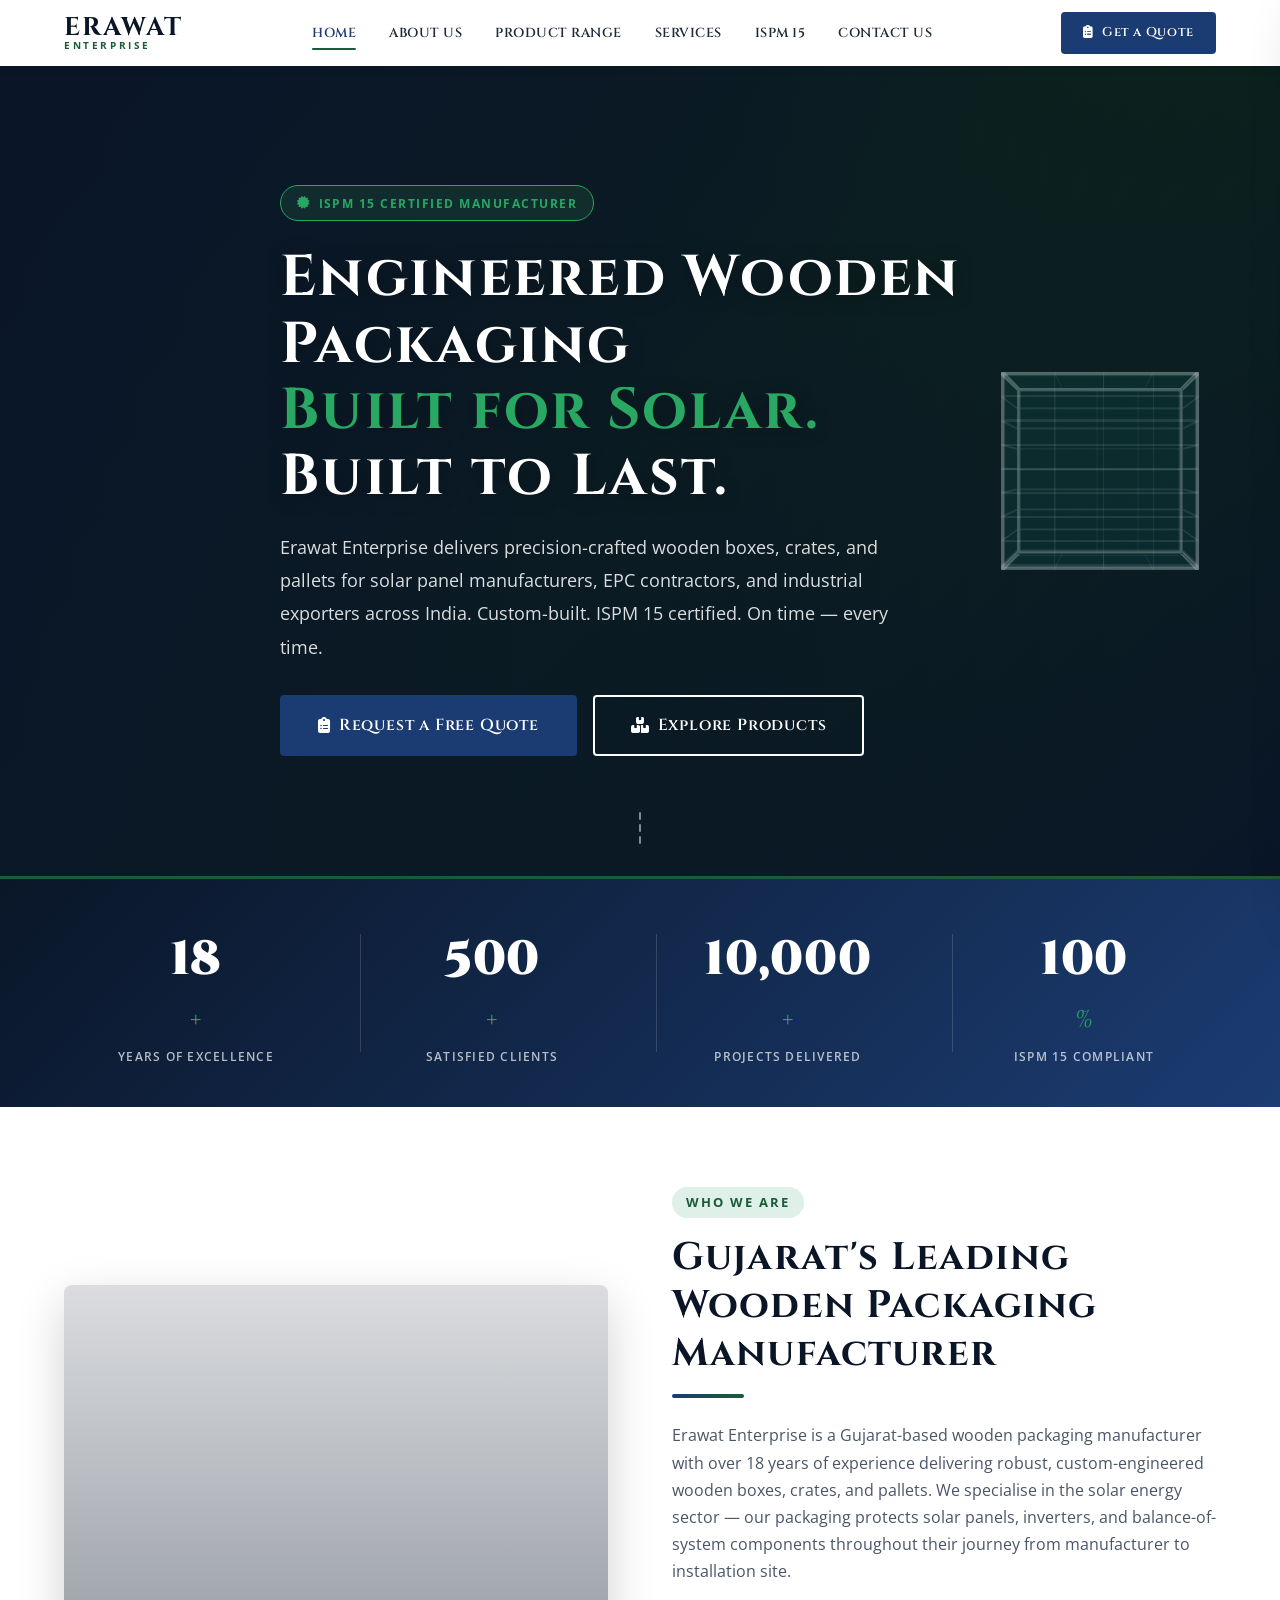
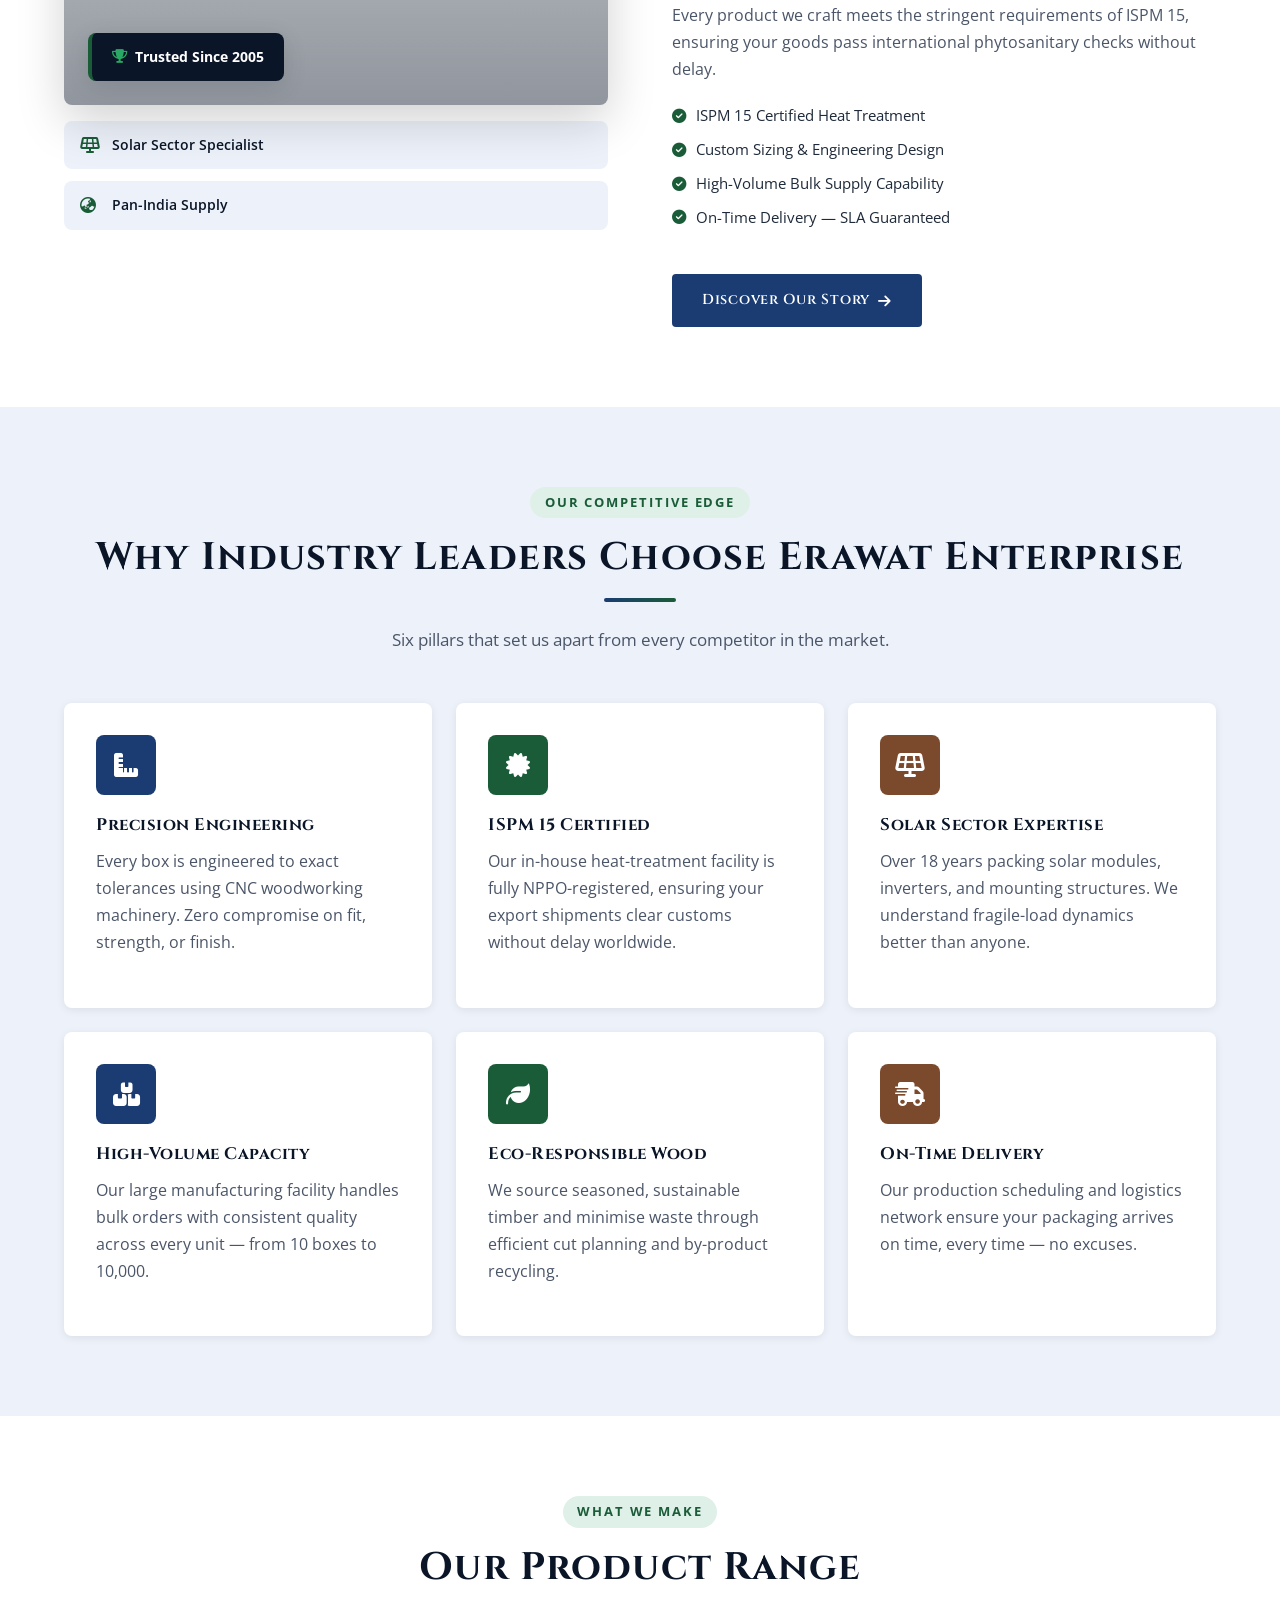
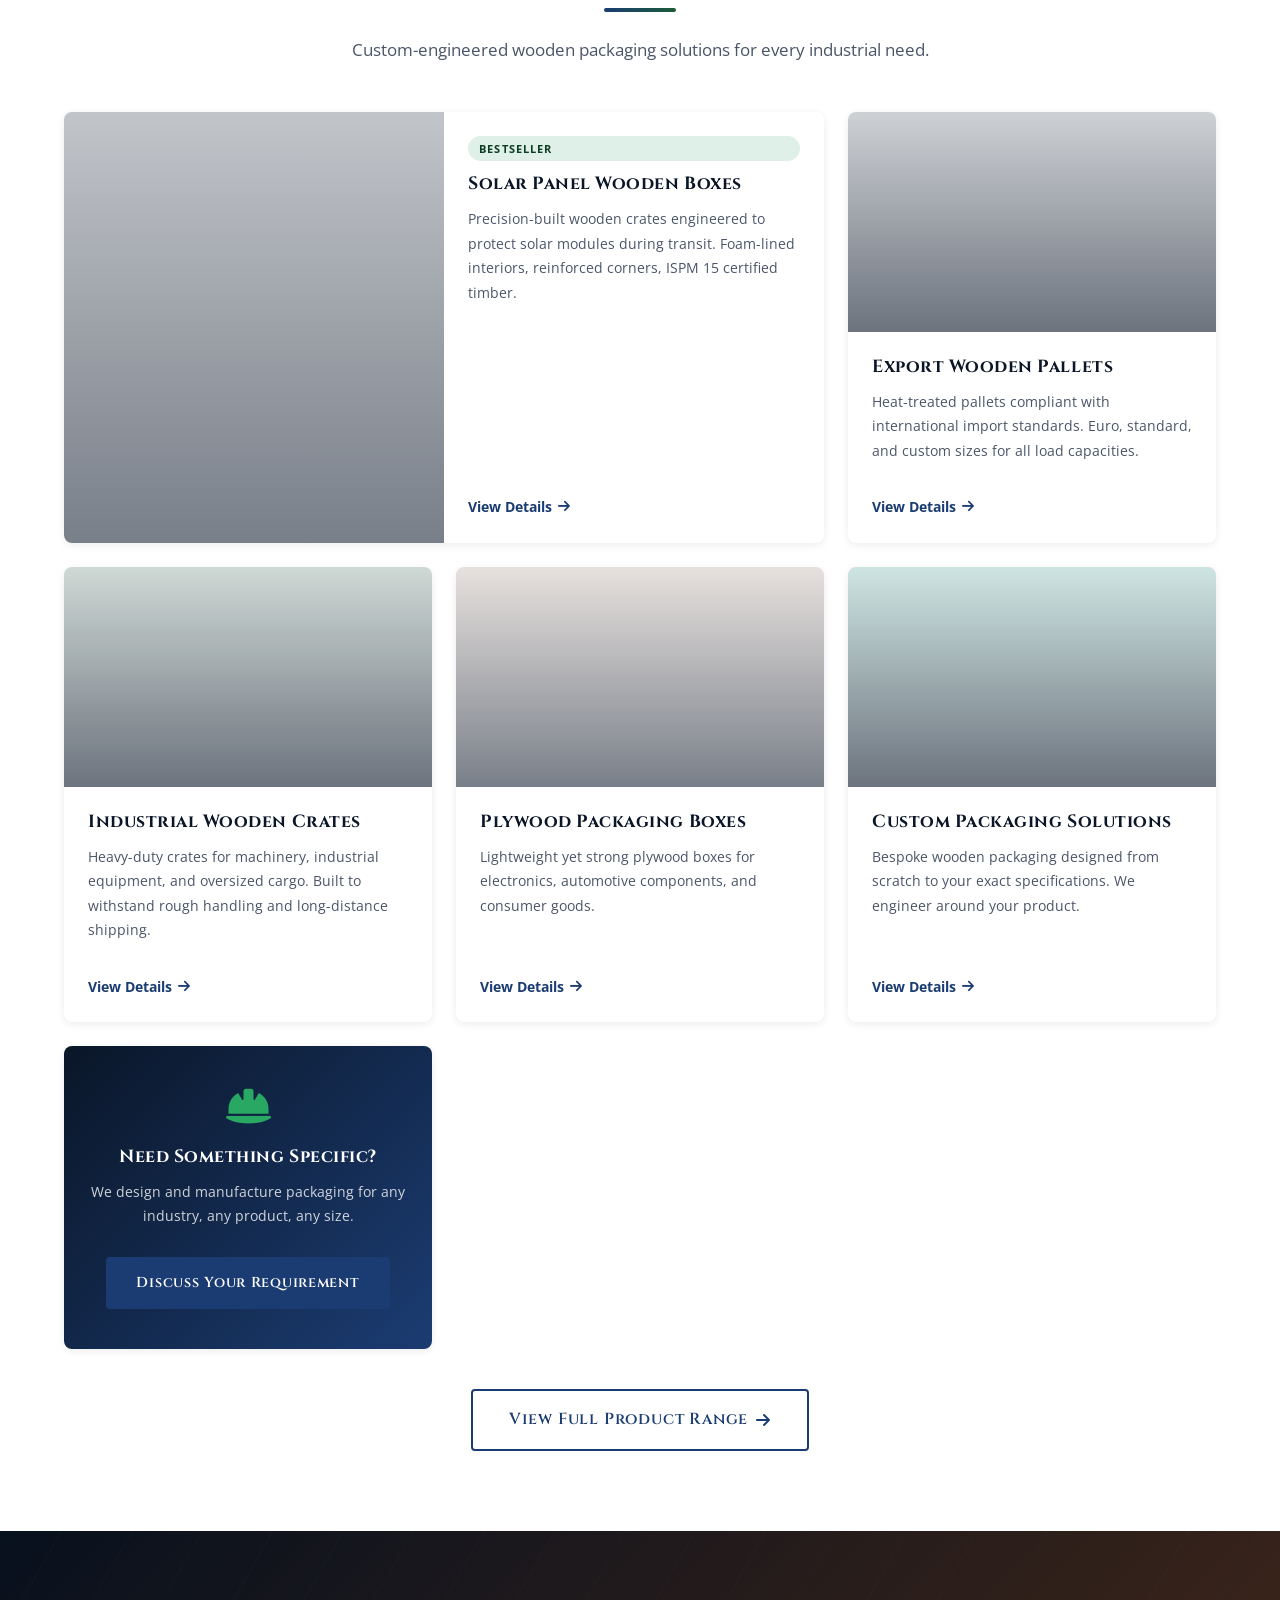
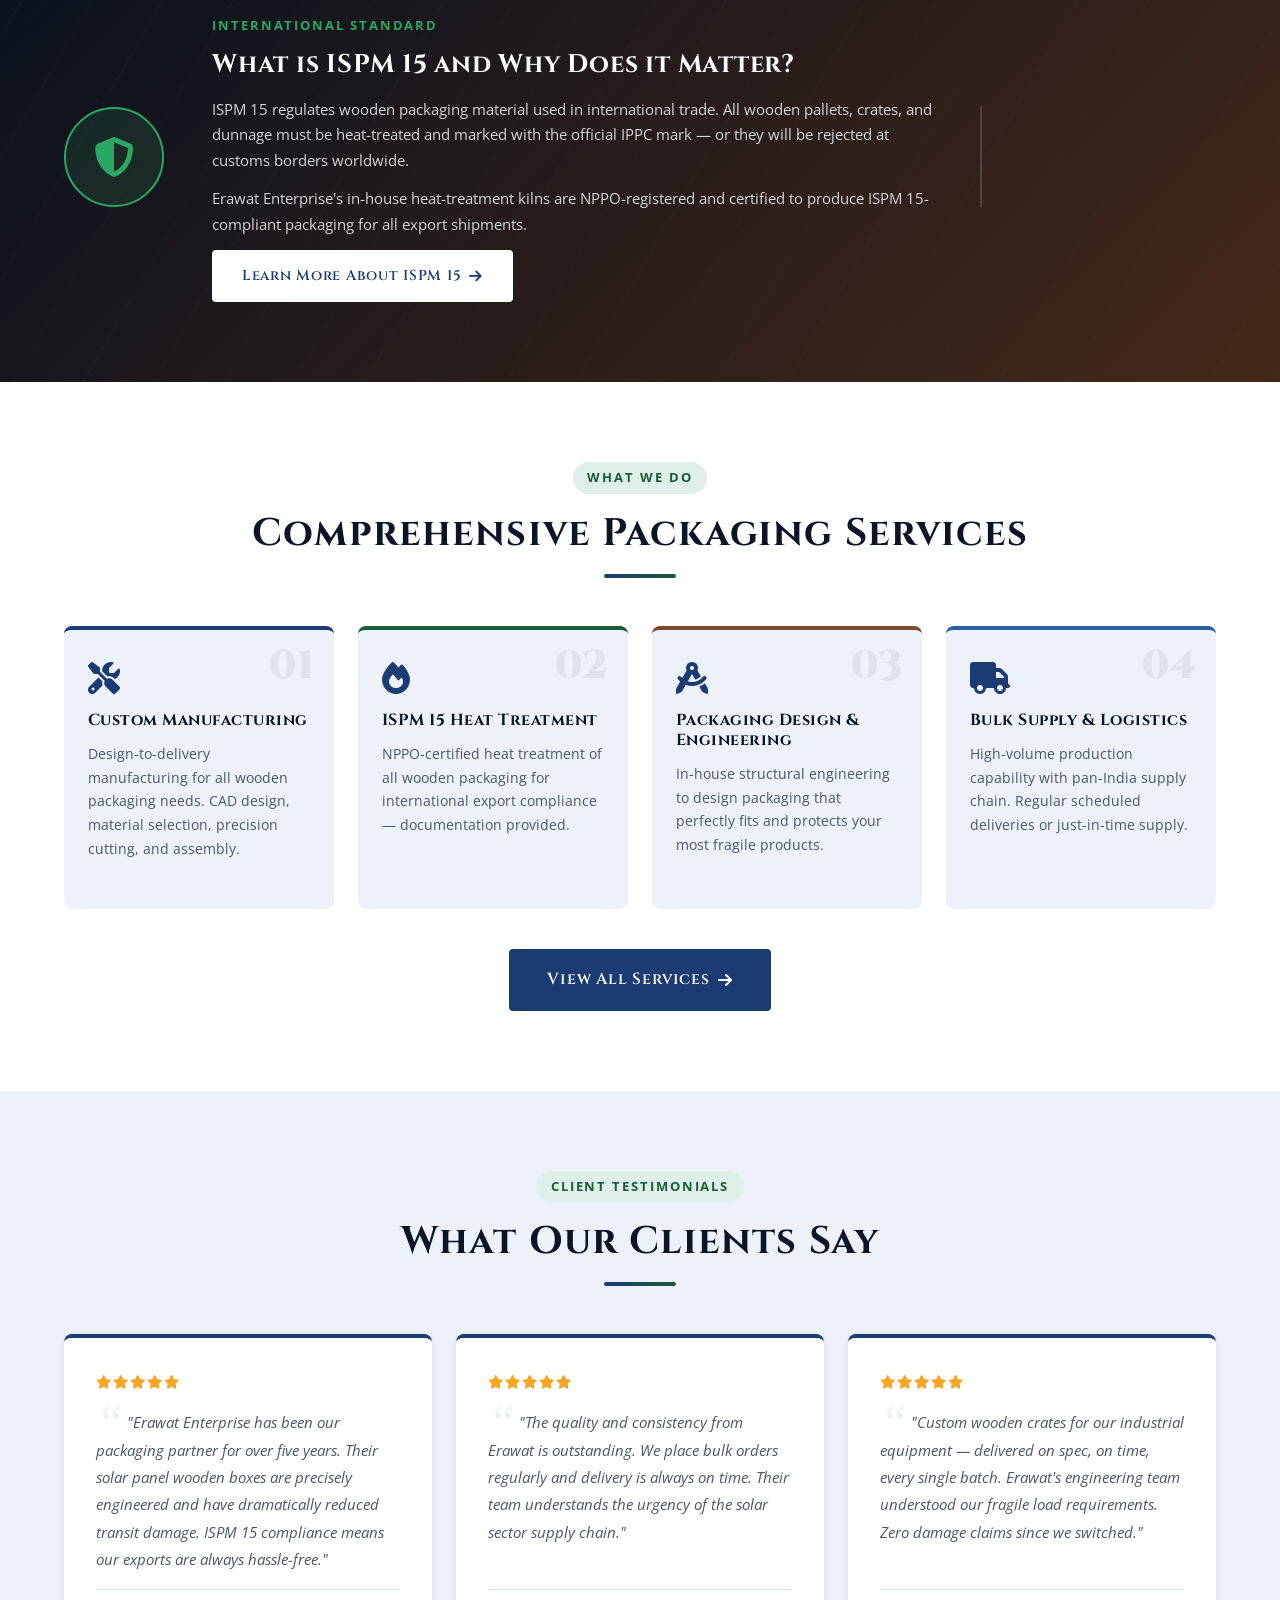
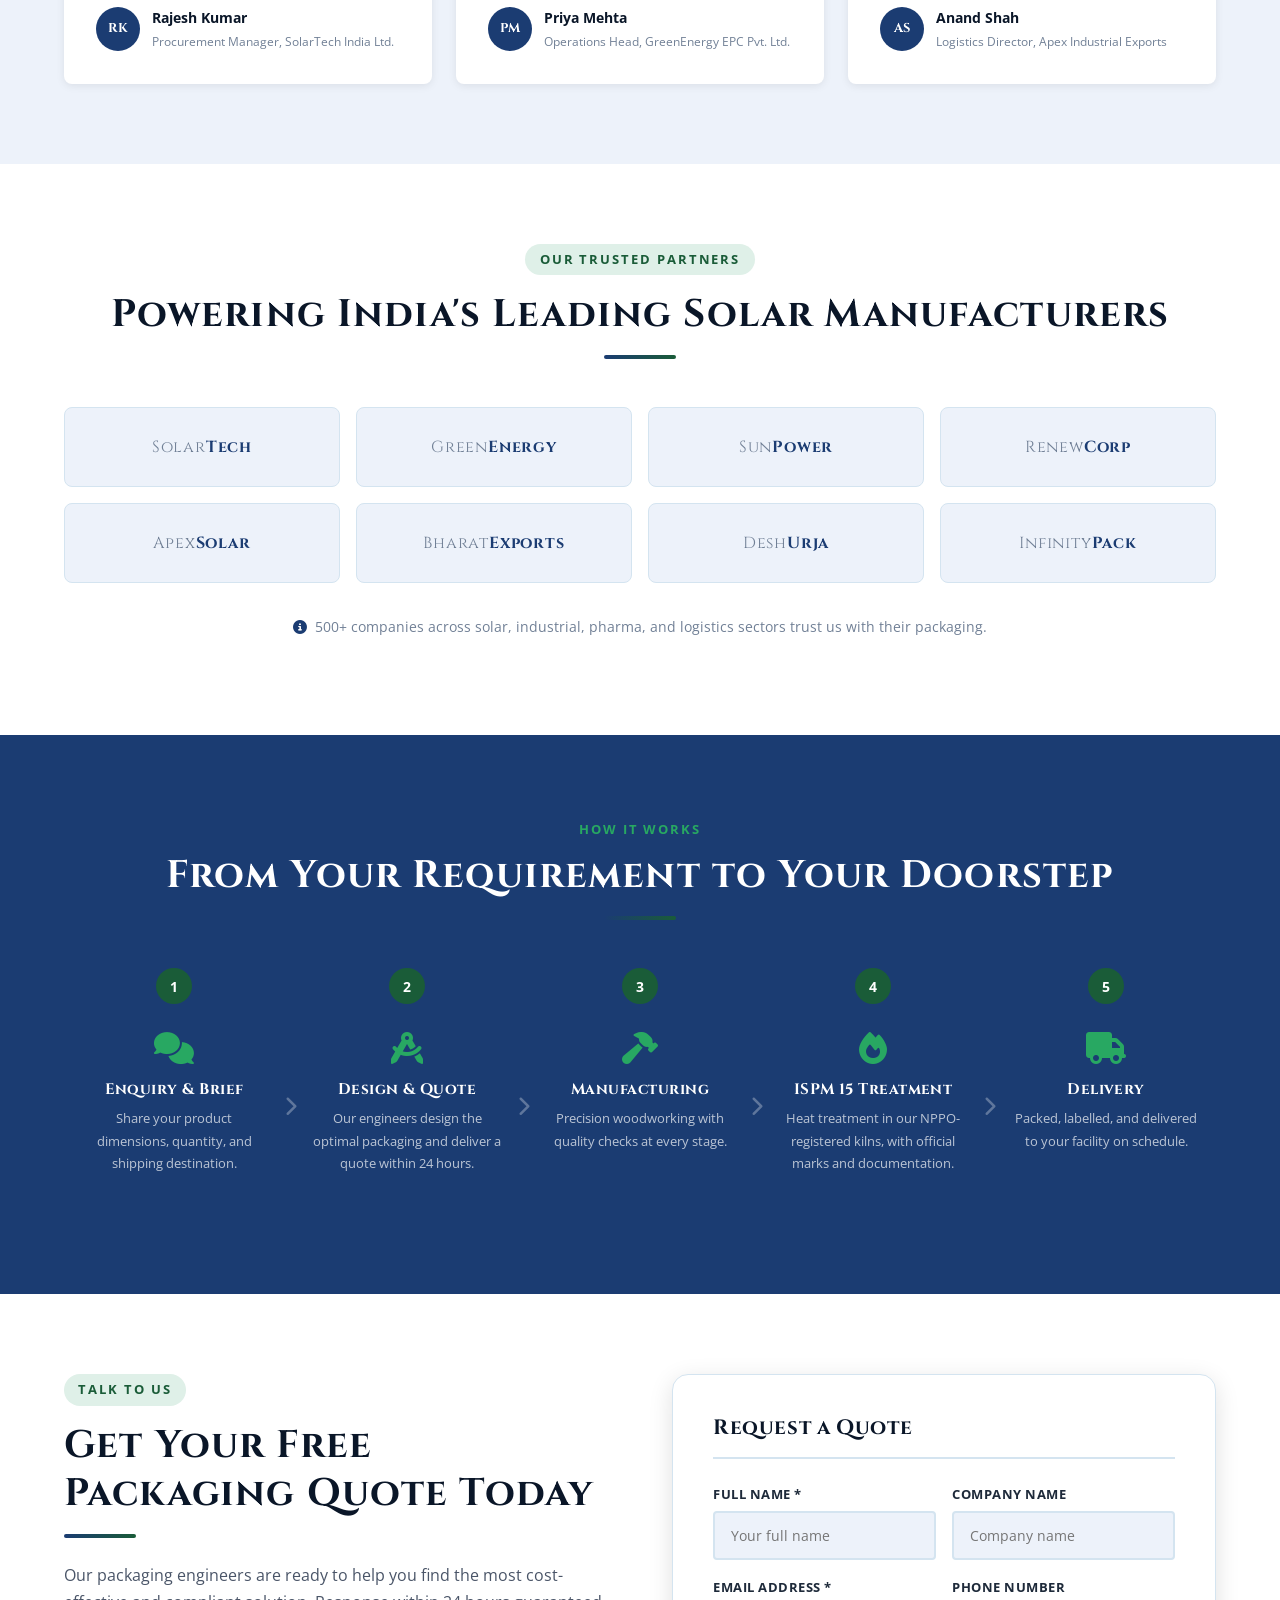
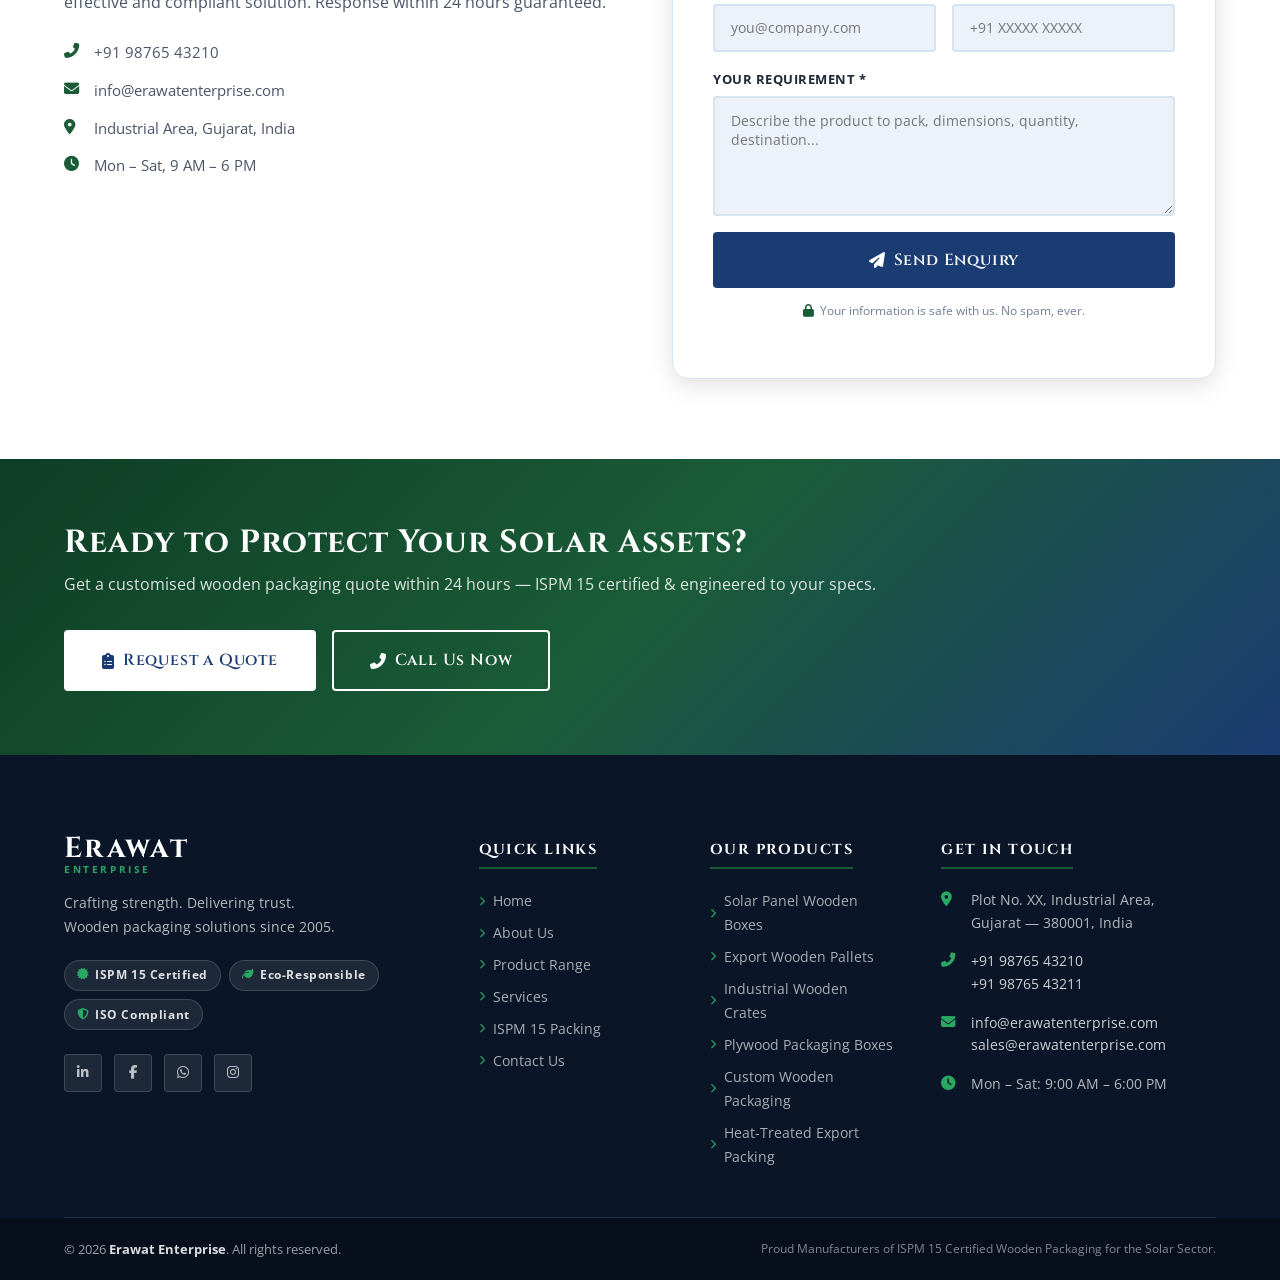
==== docs/index.html @ 4e14679e "first commit" ====
<!DOCTYPE html>
<html lang="en">
<head>
  <meta charset="UTF-8">
  <meta name="viewport" content="width=device-width, initial-scale=1.0">
  <title>Erawat Enterprise — Wooden Packaging for Solar & Industrial Sectors</title>
  <meta name="description" content="ISPM 15 certified wooden boxes, crates and pallets for solar panel manufacturers and industrial exporters. Gujarat, India.">
  <link rel="preconnect" href="https://fonts.googleapis.com">
  <link rel="preconnect" href="https://fonts.gstatic.com" crossorigin>
  <link href="https://fonts.googleapis.com/css2?family=Cinzel:wght@400;600;700;900&family=Open+Sans:ital,wght@0,300;0,400;0,600;0,700;1,400&family=Playfair+Display:ital,wght@0,400;0,700;1,400&display=swap" rel="stylesheet">
  <link rel="stylesheet" href="https://cdnjs.cloudflare.com/ajax/libs/font-awesome/6.5.1/css/all.min.css">
  <link rel="stylesheet" href="assets/css/erawat-style.css">
</head>
<body>

<!-- TOP BAR -->

<!-- HEADER -->
<header class="site-header" id="site-header">
  <div class="container site-header__inner">
    <div class="site-header__logo">
      <a href="index.html" class="logo-text"><span class="logo-text__main">Erawat</span><span class="logo-text__sub">Enterprise</span></a>
    </div>
    <nav class="site-header__nav" id="primary-nav">
      <ul class="nav-menu">
        <li class="current-menu-item"><a href="index.html">Home</a></li>
        <li><a href="about-us.html">About Us</a></li>
        <li><a href="product-range.html">Product Range</a></li>
        <li><a href="services.html">Services</a></li>
        <li><a href="ispm-15-packing.html">ISPM 15</a></li>
        <li><a href="contact-us.html">Contact Us</a></li>
      </ul>
    </nav>
    <div class="site-header__cta">
      <a href="contact-us.html" class="btn btn--primary btn--sm"><i class="fas fa-clipboard-list"></i> Get a Quote</a>
    </div>
    <button class="mobile-menu-toggle" id="mobile-menu-toggle" aria-label="Toggle Menu" aria-expanded="false">
      <span></span><span></span><span></span>
    </button>
  </div>
  <div class="mobile-nav" id="mobile-nav">
    <div class="mobile-nav__inner">
      <ul class="mobile-nav-menu">
        <li><a href="index.html">Home</a></li>
        <li><a href="about-us.html">About Us</a></li>
        <li><a href="product-range.html">Product Range</a></li>
        <li><a href="services.html">Services</a></li>
        <li><a href="ispm-15-packing.html">ISPM 15 Packing</a></li>
        <li><a href="contact-us.html">Contact Us</a></li>
      </ul>
      <div class="mobile-nav__footer">
        <a href="tel:+919876543210" class="mobile-nav__contact"><i class="fas fa-phone-alt"></i> +91 98765 43210</a>
        <a href="contact-us.html" class="btn btn--primary w-full">Get a Quote</a>
      </div>
    </div>
  </div>
  <div class="mobile-nav-overlay" id="mobile-nav-overlay"></div>
</header>

<!-- HERO -->
<section class="hero" id="home-hero">
  <div class="hero__bg"></div>
  <div class="hero__overlay"></div>

  <!-- 3D rotating wooden crate — packaging identity element -->
  <div class="hero-crate" aria-hidden="true">
    <div class="crate-3d">
      <div class="crate-face crate-front"></div>
      <div class="crate-face crate-back"></div>
      <div class="crate-face crate-left"></div>
      <div class="crate-face crate-right"></div>
      <div class="crate-face crate-top"></div>
      <div class="crate-face crate-bottom"></div>
    </div>
  </div>

  <div class="container hero__inner">
    <div class="hero__content" data-aos="fade-up">
      <span class="hero__eyebrow"><i class="fas fa-certificate"></i> ISPM 15 Certified Manufacturer</span>
      <h1 class="hero__title">Engineered Wooden Packaging<br><span class="text-accent-green">Built for Solar.</span> Built to Last.</h1>
      <p class="hero__subtitle">Erawat Enterprise delivers precision-crafted wooden boxes, crates, and pallets for solar panel manufacturers, EPC contractors, and industrial exporters across India. Custom-built. ISPM 15 certified. On time — every time.</p>
      <div class="hero__actions">
        <a href="contact-us.html" class="btn btn--primary btn--lg"><i class="fas fa-clipboard-list"></i> Request a Free Quote</a>
        <a href="product-range.html" class="btn btn--outline-white btn--lg"><i class="fas fa-boxes"></i> Explore Products</a>
      </div>
    </div>
  </div>
  <div class="hero__scroll"><span></span><span></span><span></span></div>
</section>

<!-- STATS BAR -->
<section class="stats-bar">
  <div class="container">
    <div class="stats-bar__grid">
      <div class="stat-item" data-aos="weight-drop"><span class="stat-item__number" data-target="18">0</span><span class="stat-item__plus">+</span><span class="stat-item__label">Years of Excellence</span></div>
      <div class="stat-item" data-aos="weight-drop" data-aos-delay="100"><span class="stat-item__number" data-target="500">0</span><span class="stat-item__plus">+</span><span class="stat-item__label">Satisfied Clients</span></div>
      <div class="stat-item" data-aos="weight-drop" data-aos-delay="200"><span class="stat-item__number" data-target="10000">0</span><span class="stat-item__plus">+</span><span class="stat-item__label">Projects Delivered</span></div>
      <div class="stat-item" data-aos="weight-drop" data-aos-delay="300"><span class="stat-item__number" data-target="100">0</span><span class="stat-item__suffix">%</span><span class="stat-item__label">ISPM 15 Compliant</span></div>
    </div>
  </div>
</section>

<!-- ABOUT SNIPPET -->
<section class="section about-snippet">
  <div class="container">
    <div class="about-snippet__grid">
      <div class="about-snippet__visual" data-aos="fade-right">
        <div class="about-visual-card">
          <div class="about-visual-card__img about-visual-card__img--wood"></div>
          <div class="about-badge"><i class="fas fa-trophy"></i><strong>Trusted Since 2005</strong></div>
        </div>
        <div class="about-visual-stats">
          <div class="mini-stat"><i class="fas fa-solar-panel"></i><span>Solar Sector Specialist</span></div>
          <div class="mini-stat"><i class="fas fa-globe-asia"></i><span>Pan-India Supply</span></div>
        </div>
      </div>
      <div class="about-snippet__content" data-aos="fade-left">
        <span class="section-eyebrow">Who We Are</span>
        <h2 class="section-title">Gujarat's Leading Wooden Packaging Manufacturer</h2>
        <div class="title-divider"></div>
        <p class="section-desc">Erawat Enterprise is a Gujarat-based wooden packaging manufacturer with over 18 years of experience delivering robust, custom-engineered wooden boxes, crates, and pallets. We specialise in the solar energy sector — our packaging protects solar panels, inverters, and balance-of-system components throughout their journey from manufacturer to installation site.</p>
        <p class="section-desc">Every product we craft meets the stringent requirements of ISPM 15, ensuring your goods pass international phytosanitary checks without delay.</p>
        <ul class="check-list">
          <li><i class="fas fa-check-circle"></i> ISPM 15 Certified Heat Treatment</li>
          <li><i class="fas fa-check-circle"></i> Custom Sizing &amp; Engineering Design</li>
          <li><i class="fas fa-check-circle"></i> High-Volume Bulk Supply Capability</li>
          <li><i class="fas fa-check-circle"></i> On-Time Delivery — SLA Guaranteed</li>
        </ul>
        <a href="about-us.html" class="btn btn--primary btn--md mt-4">Discover Our Story <i class="fas fa-arrow-right"></i></a>
      </div>
    </div>
  </div>
</section>

<!-- WHY CHOOSE US -->
<section class="section section--cream why-choose">
  <div class="container">
    <div class="section-header text-center" data-aos="fade-up">
      <span class="section-eyebrow">Our Competitive Edge</span>
      <h2 class="section-title">Why Industry Leaders Choose Erawat Enterprise</h2>
      <div class="title-divider center"></div>
      <p class="section-subtitle">Six pillars that set us apart from every competitor in the market.</p>
    </div>
    <div class="why-grid" data-aos="fade-up" data-aos-delay="100">
      <div class="why-card"><div class="why-card__icon why-card__icon--blue"><i class="fas fa-ruler-combined"></i></div><h3>Precision Engineering</h3><p>Every box is engineered to exact tolerances using CNC woodworking machinery. Zero compromise on fit, strength, or finish.</p></div>
      <div class="why-card"><div class="why-card__icon why-card__icon--green"><i class="fas fa-certificate"></i></div><h3>ISPM 15 Certified</h3><p>Our in-house heat-treatment facility is fully NPPO-registered, ensuring your export shipments clear customs without delay worldwide.</p></div>
      <div class="why-card"><div class="why-card__icon why-card__icon--brown"><i class="fas fa-solar-panel"></i></div><h3>Solar Sector Expertise</h3><p>Over 18 years packing solar modules, inverters, and mounting structures. We understand fragile-load dynamics better than anyone.</p></div>
      <div class="why-card"><div class="why-card__icon why-card__icon--blue"><i class="fas fa-boxes"></i></div><h3>High-Volume Capacity</h3><p>Our large manufacturing facility handles bulk orders with consistent quality across every unit — from 10 boxes to 10,000.</p></div>
      <div class="why-card"><div class="why-card__icon why-card__icon--green"><i class="fas fa-leaf"></i></div><h3>Eco-Responsible Wood</h3><p>We source seasoned, sustainable timber and minimise waste through efficient cut planning and by-product recycling.</p></div>
      <div class="why-card"><div class="why-card__icon why-card__icon--brown"><i class="fas fa-shipping-fast"></i></div><h3>On-Time Delivery</h3><p>Our production scheduling and logistics network ensure your packaging arrives on time, every time — no excuses.</p></div>
    </div>
  </div>
</section>

<!-- PRODUCTS SHOWCASE -->
<section class="section products-showcase">
  <div class="container">
    <div class="section-header text-center" data-aos="fade-up">
      <span class="section-eyebrow">What We Make</span>
      <h2 class="section-title">Our Product Range</h2>
      <div class="title-divider center"></div>
      <p class="section-subtitle">Custom-engineered wooden packaging solutions for every industrial need.</p>
    </div>
    <div class="products-grid">
      <div class="product-card product-card--featured" data-aos="box-reveal">
        <div class="product-card__img product-card__img--solar"></div>
        <div class="product-card__body">
          <span class="product-card__tag">Bestseller</span>
          <h3>Solar Panel Wooden Boxes</h3>
          <p>Precision-built wooden crates engineered to protect solar modules during transit. Foam-lined interiors, reinforced corners, ISPM 15 certified timber.</p>
          <a href="product-range.html#solar-panel-boxes" class="product-card__link">View Details <i class="fas fa-arrow-right"></i></a>
        </div>
      </div>
      <div class="product-card" data-aos="box-reveal" data-aos-delay="100">
        <div class="product-card__img product-card__img--pallets"></div>
        <div class="product-card__body">
          <h3>Export Wooden Pallets</h3>
          <p>Heat-treated pallets compliant with international import standards. Euro, standard, and custom sizes for all load capacities.</p>
          <a href="product-range.html#export-pallets" class="product-card__link">View Details <i class="fas fa-arrow-right"></i></a>
        </div>
      </div>
      <div class="product-card" data-aos="box-reveal" data-aos-delay="150">
        <div class="product-card__img product-card__img--crates"></div>
        <div class="product-card__body">
          <h3>Industrial Wooden Crates</h3>
          <p>Heavy-duty crates for machinery, industrial equipment, and oversized cargo. Built to withstand rough handling and long-distance shipping.</p>
          <a href="product-range.html#industrial-crates" class="product-card__link">View Details <i class="fas fa-arrow-right"></i></a>
        </div>
      </div>
      <div class="product-card" data-aos="box-reveal" data-aos-delay="200">
        <div class="product-card__img product-card__img--plywood"></div>
        <div class="product-card__body">
          <h3>Plywood Packaging Boxes</h3>
          <p>Lightweight yet strong plywood boxes for electronics, automotive components, and consumer goods.</p>
          <a href="product-range.html#plywood-boxes" class="product-card__link">View Details <i class="fas fa-arrow-right"></i></a>
        </div>
      </div>
      <div class="product-card" data-aos="box-reveal" data-aos-delay="250">
        <div class="product-card__img product-card__img--custom"></div>
        <div class="product-card__body">
          <h3>Custom Packaging Solutions</h3>
          <p>Bespoke wooden packaging designed from scratch to your exact specifications. We engineer around your product.</p>
          <a href="product-range.html#custom-packaging" class="product-card__link">View Details <i class="fas fa-arrow-right"></i></a>
        </div>
      </div>
      <div class="product-card product-card--cta">
        <div class="product-card__cta-inner">
          <i class="fas fa-hard-hat"></i>
          <h3>Need Something Specific?</h3>
          <p>We design and manufacture packaging for any industry, any product, any size.</p>
          <a href="contact-us.html" class="btn btn--primary btn--md">Discuss Your Requirement</a>
        </div>
      </div>
    </div>
    <div class="text-center mt-5">
      <a href="product-range.html" class="btn btn--outline-primary btn--lg">View Full Product Range <i class="fas fa-arrow-right"></i></a>
    </div>
  </div>
</section>

<!-- ISPM 15 CALLOUT -->
<section class="ispm-callout">
  <div class="ispm-callout__overlay"></div>
  <div class="container">
    <div class="ispm-callout__inner" data-aos="fade-up">
      <div class="ispm-callout__icon" data-aos="stamp" data-aos-delay="200"><i class="fas fa-shield-alt"></i></div>
      <div class="ispm-callout__content">
        <span class="eyebrow-light">International Standard</span>
        <h2>What is ISPM 15 and Why Does it Matter?</h2>
        <p>ISPM 15 regulates wooden packaging material used in international trade. All wooden pallets, crates, and dunnage must be heat-treated and marked with the official IPPC mark — or they will be rejected at customs borders worldwide.</p>
        <p>Erawat Enterprise's in-house heat-treatment kilns are NPPO-registered and certified to produce ISPM 15-compliant packaging for all export shipments.</p>
        <a href="ispm-15-packing.html" class="btn btn--white btn--md">Learn More About ISPM 15 <i class="fas fa-arrow-right"></i></a>
      </div>
      <div class="ispm-callout__marks">
        <div class="ispm-mark" data-aos="slat-in" data-aos-delay="100"><i class="fas fa-fire"></i><span>Heat Treatment (HT)</span></div>
        <div class="ispm-mark" data-aos="slat-in" data-aos-delay="200"><i class="fas fa-check-double"></i><span>NPPO Registered</span></div>
        <div class="ispm-mark" data-aos="slat-in" data-aos-delay="300"><i class="fas fa-globe"></i><span>180+ Countries Accepted</span></div>
      </div>
    </div>
  </div>
</section>

<!-- SERVICES OVERVIEW -->
<section class="section services-overview">
  <div class="container">
    <div class="section-header text-center" data-aos="fade-up">
      <span class="section-eyebrow">What We Do</span>
      <h2 class="section-title">Comprehensive Packaging Services</h2>
      <div class="title-divider center"></div>
    </div>
    <div class="services-overview__grid" data-aos="fade-up" data-aos-delay="100">
      <div class="service-item"><div class="service-item__num">01</div><i class="fas fa-tools service-item__icon"></i><h3>Custom Manufacturing</h3><p>Design-to-delivery manufacturing for all wooden packaging needs. CAD design, material selection, precision cutting, and assembly.</p></div>
      <div class="service-item"><div class="service-item__num">02</div><i class="fas fa-fire service-item__icon"></i><h3>ISPM 15 Heat Treatment</h3><p>NPPO-certified heat treatment of all wooden packaging for international export compliance — documentation provided.</p></div>
      <div class="service-item"><div class="service-item__num">03</div><i class="fas fa-drafting-compass service-item__icon"></i><h3>Packaging Design &amp; Engineering</h3><p>In-house structural engineering to design packaging that perfectly fits and protects your most fragile products.</p></div>
      <div class="service-item"><div class="service-item__num">04</div><i class="fas fa-truck service-item__icon"></i><h3>Bulk Supply &amp; Logistics</h3><p>High-volume production capability with pan-India supply chain. Regular scheduled deliveries or just-in-time supply.</p></div>
    </div>
    <div class="text-center mt-5">
      <a href="services.html" class="btn btn--primary btn--lg">View All Services <i class="fas fa-arrow-right"></i></a>
    </div>
  </div>
</section>

<!-- TESTIMONIALS -->
<section class="section section--cream testimonials">
  <div class="container">
    <div class="section-header text-center" data-aos="fade-up">
      <span class="section-eyebrow">Client Testimonials</span>
      <h2 class="section-title">What Our Clients Say</h2>
      <div class="title-divider center"></div>
    </div>
    <div class="testimonials__grid" data-aos="fade-up" data-aos-delay="100">
      <div class="testimonial-card">
        <div class="testimonial-card__stars"><i class="fas fa-star"></i><i class="fas fa-star"></i><i class="fas fa-star"></i><i class="fas fa-star"></i><i class="fas fa-star"></i></div>
        <blockquote>"Erawat Enterprise has been our packaging partner for over five years. Their solar panel wooden boxes are precisely engineered and have dramatically reduced transit damage. ISPM 15 compliance means our exports are always hassle-free."</blockquote>
        <div class="testimonial-card__author"><div class="author-avatar">RK</div><div><strong>Rajesh Kumar</strong><span>Procurement Manager, SolarTech India Ltd.</span></div></div>
      </div>
      <div class="testimonial-card">
        <div class="testimonial-card__stars"><i class="fas fa-star"></i><i class="fas fa-star"></i><i class="fas fa-star"></i><i class="fas fa-star"></i><i class="fas fa-star"></i></div>
        <blockquote>"The quality and consistency from Erawat is outstanding. We place bulk orders regularly and delivery is always on time. Their team understands the urgency of the solar sector supply chain."</blockquote>
        <div class="testimonial-card__author"><div class="author-avatar">PM</div><div><strong>Priya Mehta</strong><span>Operations Head, GreenEnergy EPC Pvt. Ltd.</span></div></div>
      </div>
      <div class="testimonial-card">
        <div class="testimonial-card__stars"><i class="fas fa-star"></i><i class="fas fa-star"></i><i class="fas fa-star"></i><i class="fas fa-star"></i><i class="fas fa-star"></i></div>
        <blockquote>"Custom wooden crates for our industrial equipment — delivered on spec, on time, every single batch. Erawat's engineering team understood our fragile load requirements. Zero damage claims since we switched."</blockquote>
        <div class="testimonial-card__author"><div class="author-avatar">AS</div><div><strong>Anand Shah</strong><span>Logistics Director, Apex Industrial Exports</span></div></div>
      </div>
    </div>
  </div>
</section>

<!-- CLIENTS -->
<section class="section clients-section">
  <div class="container">
    <div class="section-header text-center" data-aos="fade-up">
      <span class="section-eyebrow">Our Trusted Partners</span>
      <h2 class="section-title">Powering India's Leading Solar Manufacturers</h2>
      <div class="title-divider center"></div>
    </div>
    <div class="clients-logos" data-aos="fade-up" data-aos-delay="100">
      <div class="client-logo-item"><span>Solar<strong>Tech</strong></span></div>
      <div class="client-logo-item"><span>Green<strong>Energy</strong></span></div>
      <div class="client-logo-item"><span>Sun<strong>Power</strong></span></div>
      <div class="client-logo-item"><span>Renew<strong>Corp</strong></span></div>
      <div class="client-logo-item"><span>Apex<strong>Solar</strong></span></div>
      <div class="client-logo-item"><span>Bharat<strong>Exports</strong></span></div>
      <div class="client-logo-item"><span>Desh<strong>Urja</strong></span></div>
      <div class="client-logo-item"><span>Infinity<strong>Pack</strong></span></div>
    </div>
    <p class="clients-note text-center"><i class="fas fa-info-circle"></i> 500+ companies across solar, industrial, pharma, and logistics sectors trust us with their packaging.</p>
  </div>
</section>

<!-- PROCESS -->
<section class="section section--navy process-strip">
  <div class="container">
    <div class="section-header text-center" data-aos="fade-up">
      <span class="eyebrow-light">How It Works</span>
      <h2 class="section-title text-white">From Your Requirement to Your Doorstep</h2>
      <div class="title-divider center"></div>
    </div>
    <div class="process-steps" data-aos="fade-up" data-aos-delay="100">
      <div class="process-step"><div class="process-step__num">1</div><i class="fas fa-comments"></i><h3>Enquiry &amp; Brief</h3><p>Share your product dimensions, quantity, and shipping destination.</p></div>
      <div class="process-arrow"><i class="fas fa-chevron-right"></i></div>
      <div class="process-step"><div class="process-step__num">2</div><i class="fas fa-drafting-compass"></i><h3>Design &amp; Quote</h3><p>Our engineers design the optimal packaging and deliver a quote within 24 hours.</p></div>
      <div class="process-arrow"><i class="fas fa-chevron-right"></i></div>
      <div class="process-step"><div class="process-step__num">3</div><i class="fas fa-hammer"></i><h3>Manufacturing</h3><p>Precision woodworking with quality checks at every stage.</p></div>
      <div class="process-arrow"><i class="fas fa-chevron-right"></i></div>
      <div class="process-step"><div class="process-step__num">4</div><i class="fas fa-fire"></i><h3>ISPM 15 Treatment</h3><p>Heat treatment in our NPPO-registered kilns, with official marks and documentation.</p></div>
      <div class="process-arrow"><i class="fas fa-chevron-right"></i></div>
      <div class="process-step"><div class="process-step__num">5</div><i class="fas fa-truck"></i><h3>Delivery</h3><p>Packed, labelled, and delivered to your facility on schedule.</p></div>
    </div>
  </div>
</section>

<!-- CONTACT STRIP -->
<section class="section home-contact">
  <div class="container">
    <div class="home-contact__grid">
      <div class="home-contact__info" data-aos="fade-right">
        <span class="section-eyebrow">Talk to Us</span>
        <h2 class="section-title">Get Your Free Packaging Quote Today</h2>
        <div class="title-divider"></div>
        <p>Our packaging engineers are ready to help you find the most cost-effective and compliant solution. Response within 24 hours guaranteed.</p>
        <ul class="contact-quick-links">
          <li><a href="tel:+919876543210"><i class="fas fa-phone-alt"></i> +91 98765 43210</a></li>
          <li><a href="mailto:info@erawatenterprise.com"><i class="fas fa-envelope"></i> info@erawatenterprise.com</a></li>
          <li><span><i class="fas fa-map-marker-alt"></i> Industrial Area, Gujarat, India</span></li>
          <li><span><i class="fas fa-clock"></i> Mon – Sat, 9 AM – 6 PM</span></li>
        </ul>
      </div>
      <div class="home-contact__form" data-aos="fade-left">
        <form class="enquiry-form" id="home-enquiry-form">
          <h3>Request a Quote</h3>
          <div class="form-row">
            <div class="form-group"><label for="hf-name">Full Name <span>*</span></label><input type="text" id="hf-name" name="name" placeholder="Your full name" required></div>
            <div class="form-group"><label for="hf-company">Company Name</label><input type="text" id="hf-company" name="company" placeholder="Company name"></div>
          </div>
          <div class="form-row">
            <div class="form-group"><label for="hf-email">Email Address <span>*</span></label><input type="email" id="hf-email" name="email" placeholder="you@company.com" required></div>
            <div class="form-group"><label for="hf-phone">Phone Number</label><input type="tel" id="hf-phone" name="phone" placeholder="+91 XXXXX XXXXX"></div>
          </div>
          <div class="form-group"><label for="hf-message">Your Requirement <span>*</span></label><textarea id="hf-message" name="message" rows="4" placeholder="Describe the product to pack, dimensions, quantity, destination..." required></textarea></div>
          <button type="submit" class="btn btn--primary btn--lg btn--full"><i class="fas fa-paper-plane"></i> Send Enquiry</button>
          <p class="form-privacy"><i class="fas fa-lock"></i> Your information is safe with us. No spam, ever.</p>
          <div class="form-message" style="display:none;"></div>
        </form>
      </div>
    </div>
  </div>
</section>

<!-- CTA BAND -->
<section class="cta-band">
  <div class="container">
    <div class="cta-band__inner">
      <div class="cta-band__text">
        <h2>Ready to Protect Your Solar Assets?</h2>
        <p>Get a customised wooden packaging quote within 24 hours — ISPM 15 certified &amp; engineered to your specs.</p>
      </div>
      <div class="cta-band__actions">
        <a href="contact-us.html" class="btn btn--white btn--lg"><i class="fas fa-clipboard-list"></i> Request a Quote</a>
        <a href="tel:+919876543210" class="btn btn--outline-white btn--lg"><i class="fas fa-phone-alt"></i> Call Us Now</a>
      </div>
    </div>
  </div>
</section>

<!-- FOOTER -->
<footer class="site-footer">
  <div class="container">
    <div class="site-footer__grid">
      <div class="footer-col footer-col--brand">
        <div class="footer-logo"><span class="footer-logo__main">Erawat</span><span class="footer-logo__sub">Enterprise</span></div>
        <p class="footer-tagline">Crafting strength. Delivering trust.<br>Wooden packaging solutions since 2005.</p>
        <div class="footer-certifications">
          <span class="cert-badge"><i class="fas fa-certificate"></i> ISPM 15 Certified</span>
          <span class="cert-badge"><i class="fas fa-leaf"></i> Eco-Responsible</span>
          <span class="cert-badge"><i class="fas fa-shield-alt"></i> ISO Compliant</span>
        </div>
        <div class="footer-social">
          <a href="#" class="social-link" aria-label="LinkedIn"><i class="fab fa-linkedin-in"></i></a>
          <a href="#" class="social-link" aria-label="Facebook"><i class="fab fa-facebook-f"></i></a>
          <a href="#" class="social-link" aria-label="WhatsApp"><i class="fab fa-whatsapp"></i></a>
          <a href="#" class="social-link" aria-label="Instagram"><i class="fab fa-instagram"></i></a>
        </div>
      </div>
      <div class="footer-col">
        <h4 class="footer-col__title">Quick Links</h4>
        <ul class="footer-links">
          <li><a href="index.html"><i class="fas fa-chevron-right"></i> Home</a></li>
          <li><a href="about-us.html"><i class="fas fa-chevron-right"></i> About Us</a></li>
          <li><a href="product-range.html"><i class="fas fa-chevron-right"></i> Product Range</a></li>
          <li><a href="services.html"><i class="fas fa-chevron-right"></i> Services</a></li>
          <li><a href="ispm-15-packing.html"><i class="fas fa-chevron-right"></i> ISPM 15 Packing</a></li>
          <li><a href="contact-us.html"><i class="fas fa-chevron-right"></i> Contact Us</a></li>
        </ul>
      </div>
      <div class="footer-col">
        <h4 class="footer-col__title">Our Products</h4>
        <ul class="footer-links">
          <li><a href="product-range.html"><i class="fas fa-chevron-right"></i> Solar Panel Wooden Boxes</a></li>
          <li><a href="product-range.html"><i class="fas fa-chevron-right"></i> Export Wooden Pallets</a></li>
          <li><a href="product-range.html"><i class="fas fa-chevron-right"></i> Industrial Wooden Crates</a></li>
          <li><a href="product-range.html"><i class="fas fa-chevron-right"></i> Plywood Packaging Boxes</a></li>
          <li><a href="product-range.html"><i class="fas fa-chevron-right"></i> Custom Wooden Packaging</a></li>
          <li><a href="ispm-15-packing.html"><i class="fas fa-chevron-right"></i> Heat-Treated Export Packing</a></li>
        </ul>
      </div>
      <div class="footer-col">
        <h4 class="footer-col__title">Get In Touch</h4>
        <ul class="footer-contact-list">
          <li><i class="fas fa-map-marker-alt"></i><span>Plot No. XX, Industrial Area,<br>Gujarat — 380001, India</span></li>
          <li><i class="fas fa-phone-alt"></i><span><a href="tel:+919876543210">+91 98765 43210</a><br><a href="tel:+919876543211">+91 98765 43211</a></span></li>
          <li><i class="fas fa-envelope"></i><span><a href="mailto:info@erawatenterprise.com">info@erawatenterprise.com</a><br><a href="mailto:sales@erawatenterprise.com">sales@erawatenterprise.com</a></span></li>
          <li><i class="fas fa-clock"></i><span>Mon – Sat: 9:00 AM – 6:00 PM</span></li>
        </ul>
      </div>
    </div>
  </div>
  <div class="footer-bottom">
    <div class="container footer-bottom__inner">
      <p class="footer-bottom__copy">&copy; 2026 <strong>Erawat Enterprise</strong>. All rights reserved.</p>
      <p class="footer-bottom__note">Proud Manufacturers of ISPM 15 Certified Wooden Packaging for the Solar Sector.</p>
    </div>
  </div>
</footer>

<button class="back-to-top" id="back-to-top" aria-label="Back to top"><i class="fas fa-chevron-up"></i></button>
<script src="assets/js/erawat-script.js"></script>
</body>
</html>
---- docs/assets/css/erawat-style.css ----
/* ═══════════════════════════════════════════════════════════════
   ERAWAT ENTERPRISE — MAIN STYLESHEET
   Colors: Navy Blue | Forest Green | Wood Brown | Cream | White | Black
   Fonts : Copperplate Gothic (system) → Cinzel (Google) | Open Sans body
═══════════════════════════════════════════════════════════════ */

/* ─── DESIGN TOKENS ─── */
:root {
  /* Blues */
  --navy:        #1B3C72;
  --navy-dark:   #0A1628;
  --navy-light:  #2C5FA3;
  --navy-xlight: #E8F0FA;

  /* Greens */
  --forest:      #1A5C38;
  --forest-dark: #0E3D25;
  --forest-light:#28A862;
  --forest-pale: #DFF0E8;

  /* Teal (modern solar accent) */
  --teal:        #0D7C6F;
  --teal-dark:   #085C52;
  --teal-light:  #18B5A3;
  --teal-pale:   #DCF2EF;

  /* Browns — keep (represents the product) */
  --wood:        #7B4A2D;
  --wood-dark:   #5C3520;
  --wood-light:  #A0684A;
  --wood-pale:   #F0E6D8;

  /* Neutrals — blue-slate replaces warm cream */
  --cream:       #EDF2FA;
  --cream-dark:  #D4E4F0;
  --black:       #060E1A;
  --gray-dark:   #1E2A3A;
  --gray:        #4A5568;
  --gray-mid:    #718096;
  --gray-light:  #B0C4D8;
  --white:       #FFFFFF;

  /* Typography */
  --font-heading: 'Copperplate Gothic Light', 'Copperplate Gothic Bold',
                  'Copperplate', 'Cinzel', Georgia, serif;
  --font-body:    'Open Sans', 'Helvetica Neue', Arial, sans-serif;
  --font-accent:  'Playfair Display', 'Cinzel Decorative', Georgia, serif;

  /* Spacing */
  --space-xs: 0.5rem;
  --space-sm: 1rem;
  --space-md: 2rem;
  --space-lg: 3rem;
  --space-xl: 5rem;

  /* Border radius */
  --radius-sm: 4px;
  --radius-md: 8px;
  --radius-lg: 16px;
  --radius-xl: 24px;

  /* Shadows */
  --shadow-sm: 0 2px 8px rgba(0,0,0,.08);
  --shadow-md: 0 6px 24px rgba(0,0,0,.12);
  --shadow-lg: 0 16px 48px rgba(0,0,0,.18);

  /* Transitions */
  --transition: 0.3s ease;
}

/* ─── BASE RESET ─── */
*, *::before, *::after { box-sizing: border-box; margin: 0; padding: 0; }
img { max-width: 100%; height: auto; display: block; }
a { text-decoration: none; }
ul { list-style: none; }

/* ─── BASE ─── */
html { scroll-behavior: smooth; font-size: 16px; }

body {
  font-family: var(--font-body);
  color: var(--gray-dark);
  background: var(--white);
  line-height: 1.7;
}

h1, h2, h3, h4, h5, h6 {
  font-family: var(--font-heading);
  color: var(--navy-dark);
  line-height: 1.25;
  letter-spacing: 0.03em;
}

h1 { font-size: clamp(2rem, 5vw, 3.2rem); }
h2 { font-size: clamp(1.6rem, 3.5vw, 2.4rem); }
h3 { font-size: clamp(1.25rem, 2.5vw, 1.75rem); }
h4 { font-size: 1.2rem; }

p { margin-bottom: 1rem; color: var(--gray); }
a { color: var(--navy); transition: color var(--transition); }
a:hover { color: var(--forest); }

.container {
  max-width: 1200px;
  margin: 0 auto;
  padding: 0 1.5rem;
}

.section {
  padding: var(--space-xl) 0;
}
.section--cream  { background: var(--cream); }
.section--navy   { background: var(--navy); }
.section--dark   { background: var(--navy-dark); }

.text-center  { text-align: center; }
.text-white   { color: var(--white) !important; }
.text-accent-green { color: var(--forest-light); }
.text-danger  { color: #e53e3e; }
.mt-3  { margin-top: 1rem; }
.mt-4  { margin-top: 1.5rem; }
.mt-5  { margin-top: 2.5rem; }
.mr-3  { margin-right: 1rem; }
.mx-auto { margin-left: auto; margin-right: auto; }
.max-600 { max-width: 600px; }
.max-800 { max-width: 800px; }
.w-full  { width: 100%; }

/* ─── TYPOGRAPHY HELPERS ─── */
.section-eyebrow {
  display: inline-block;
  font-family: var(--font-body);
  font-size: 0.8rem;
  font-weight: 700;
  letter-spacing: 0.15em;
  text-transform: uppercase;
  color: var(--forest);
  background: var(--forest-pale);
  padding: 0.3rem 0.9rem;
  border-radius: 100px;
  margin-bottom: 1rem;
}

.eyebrow-light {
  display: inline-block;
  font-family: var(--font-body);
  font-size: 0.8rem;
  font-weight: 700;
  letter-spacing: 0.15em;
  text-transform: uppercase;
  color: var(--forest-light);
  margin-bottom: 0.75rem;
}

.section-title {
  font-family: var(--font-heading);
  color: var(--navy-dark);
  margin-bottom: 1rem;
}

.section-subtitle {
  font-size: 1.05rem;
  color: var(--gray);
  max-width: 700px;
  margin: 0 auto 1rem;
}

.title-divider {
  width: 72px;
  height: 4px;
  background: linear-gradient(90deg, var(--navy), var(--forest), var(--teal), var(--navy));
  background-size: 300% 100%;
  animation: dividerFlow 4s linear infinite;
  border-radius: 2px;
  margin-bottom: 1.5rem;
}
.title-divider.center { margin-left: auto; margin-right: auto; }

@keyframes dividerFlow {
  0%   { background-position: 0% 50%; }
  100% { background-position: 300% 50%; }
}

.section-header { margin-bottom: 3rem; }
.section-header.text-center .title-divider { margin-left: auto; margin-right: auto; }

/* ─── BUTTONS ─── */
.btn {
  display: inline-flex;
  align-items: center;
  gap: 0.5rem;
  font-family: var(--font-heading);
  font-size: 0.9rem;
  letter-spacing: 0.05em;
  font-weight: 600;
  padding: 0.75rem 1.75rem;
  border-radius: var(--radius-sm);
  border: 2px solid transparent;
  cursor: pointer;
  text-decoration: none;
  transition: all var(--transition);
  white-space: nowrap;
}

.btn--sm  { padding: 0.5rem 1.25rem; font-size: 0.8rem; }
.btn--md  { padding: 0.75rem 1.75rem; }
.btn--lg  { padding: 0.95rem 2.25rem; font-size: 1rem; }
.btn--full { width: 100%; justify-content: center; }

.btn--primary {
  background: var(--navy);
  color: var(--white);
  border-color: var(--navy);
}
.btn--primary:hover {
  background: var(--navy-dark);
  border-color: var(--navy-dark);
  color: var(--white);
  transform: translateY(-2px);
  box-shadow: var(--shadow-md);
}

.btn--outline-primary {
  background: transparent;
  color: var(--navy);
  border-color: var(--navy);
}
.btn--outline-primary:hover {
  background: var(--navy);
  color: var(--white);
}

.btn--white {
  background: var(--white);
  color: var(--navy);
  border-color: var(--white);
}
.btn--white:hover {
  background: var(--cream);
  color: var(--navy-dark);
  border-color: var(--cream);
}

.btn--outline-white {
  background: transparent;
  color: var(--white);
  border-color: var(--white);
}
.btn--outline-white:hover {
  background: rgba(255,255,255,0.15);
  color: var(--white);
}

.btn--green {
  background: var(--forest);
  color: var(--white);
  border-color: var(--forest);
}
.btn--green:hover {
  background: var(--forest-dark);
  border-color: var(--forest-dark);
  color: var(--white);
}

/* ─── TOP BAR ─── */
.top-bar {
  background: var(--navy-dark);
  color: rgba(255,255,255,0.85);
  font-size: 0.78rem;
  padding: 0.5rem 0;
  border-bottom: 2px solid var(--forest);
}

.top-bar__inner {
  display: flex;
  align-items: center;
  justify-content: space-between;
  flex-wrap: wrap;
  gap: 0.5rem;
}

.top-bar__left {
  display: flex;
  align-items: center;
  gap: 1.5rem;
  flex-wrap: wrap;
}

.top-bar__link {
  display: flex;
  align-items: center;
  gap: 0.4rem;
  color: rgba(255,255,255,0.85);
  text-decoration: none;
  transition: color var(--transition);
}
.top-bar__link:hover { color: var(--white); }
.top-bar__link i { color: var(--forest-light); font-size: 0.75rem; }

.top-bar__right {
  display: flex;
  align-items: center;
  gap: 1.25rem;
}

.top-bar__cert {
  display: flex;
  align-items: center;
  gap: 0.4rem;
  font-weight: 700;
  color: var(--forest-light);
  font-size: 0.75rem;
  letter-spacing: 0.05em;
}

.top-bar__social { display: flex; gap: 0.75rem; }
.top-bar__social a {
  color: rgba(255,255,255,0.7);
  font-size: 0.8rem;
  transition: color var(--transition);
  width: 24px;
  height: 24px;
  display: flex;
  align-items: center;
  justify-content: center;
}
.top-bar__social a:hover { color: var(--forest-light); }

/* ─── SITE HEADER ─── */
.site-header {
  background: var(--white);
  box-shadow: var(--shadow-sm);
  position: sticky;
  top: 0;
  z-index: 1000;
  transition: all var(--transition);
}

.site-header.scrolled {
  box-shadow: var(--shadow-md);
}

.site-header__inner {
  display: flex;
  align-items: center;
  justify-content: space-between;
  padding-top: 0.75rem;
  padding-bottom: 0.75rem;
  gap: 1.5rem;
}

/* Logo */
.logo-text {
  display: flex;
  flex-direction: column;
  text-decoration: none;
  line-height: 1;
}
.logo-text__main {
  font-family: var(--font-heading);
  font-size: 1.6rem;
  font-weight: 700;
  color: var(--navy-dark);
  letter-spacing: 0.08em;
  text-transform: uppercase;
}
.logo-text__sub {
  font-family: var(--font-body);
  font-size: 0.65rem;
  letter-spacing: 0.25em;
  text-transform: uppercase;
  color: var(--forest);
  font-weight: 700;
}

.site-logo img {
  max-height: 60px;
  width: auto;
}

/* Nav Menu */
.nav-menu {
  display: flex;
  align-items: center;
  gap: 0.25rem;
}

.nav-menu li { position: relative; }

.nav-menu li a {
  font-family: var(--font-heading);
  font-size: 0.82rem;
  font-weight: 600;
  letter-spacing: 0.04em;
  text-transform: uppercase;
  color: var(--gray-dark);
  padding: 0.6rem 0.9rem;
  border-radius: var(--radius-sm);
  text-decoration: none;
  display: block;
  transition: all var(--transition);
  position: relative;
}

.nav-menu li a::after {
  content: '';
  position: absolute;
  bottom: 4px;
  left: 50%;
  transform: translateX(-50%) scaleX(0);
  width: calc(100% - 1.8rem);
  height: 2px;
  background: var(--forest);
  transition: transform var(--transition);
  border-radius: 1px;
}

.nav-menu li a:hover,
.nav-menu li.current-menu-item a {
  color: var(--navy);
}
.nav-menu li a:hover::after,
.nav-menu li.current-menu-item a::after {
  transform: translateX(-50%) scaleX(1);
}

.site-header__cta { flex-shrink: 0; }

/* Mobile toggle */
.mobile-menu-toggle {
  display: none;
  flex-direction: column;
  gap: 5px;
  background: none;
  border: none;
  cursor: pointer;
  padding: 8px;
  flex-shrink: 0;
}
.mobile-menu-toggle span {
  display: block;
  width: 24px;
  height: 2px;
  background: var(--navy-dark);
  border-radius: 2px;
  transition: all var(--transition);
}
.mobile-menu-toggle[aria-expanded="true"] span:nth-child(1) {
  transform: translateY(7px) rotate(45deg);
}
.mobile-menu-toggle[aria-expanded="true"] span:nth-child(2) {
  opacity: 0;
}
.mobile-menu-toggle[aria-expanded="true"] span:nth-child(3) {
  transform: translateY(-7px) rotate(-45deg);
}

/* Mobile Nav Drawer */
.mobile-nav {
  position: fixed;
  top: 0;
  right: -320px;
  width: 300px;
  height: 100vh;
  background: var(--white);
  z-index: 9999;
  transition: right 0.35s cubic-bezier(0.4,0,0.2,1);
  overflow-y: auto;
  box-shadow: var(--shadow-lg);
}
.mobile-nav.is-open { right: 0; }
.mobile-nav__inner { padding: 5rem 1.5rem 2rem; }
.mobile-nav-menu { display: flex; flex-direction: column; gap: 0; }
.mobile-nav-menu li { border-bottom: 1px solid var(--cream-dark); }
.mobile-nav-menu li a {
  display: block;
  padding: 1rem 0.5rem;
  font-family: var(--font-heading);
  font-size: 1rem;
  color: var(--navy-dark);
  text-decoration: none;
  letter-spacing: 0.05em;
  transition: color var(--transition);
}
.mobile-nav-menu li a:hover { color: var(--forest); }
.mobile-nav__footer { margin-top: 2rem; display: flex; flex-direction: column; gap: 1rem; }
.mobile-nav__contact {
  display: flex;
  align-items: center;
  gap: 0.5rem;
  color: var(--gray);
  font-size: 0.9rem;
  text-decoration: none;
}

.mobile-nav-overlay {
  position: fixed;
  inset: 0;
  background: rgba(0,0,0,0.5);
  z-index: 9998;
  opacity: 0;
  visibility: hidden;
  transition: all var(--transition);
}
.mobile-nav-overlay.is-visible { opacity: 1; visibility: visible; }

/* ─── BREADCRUMBS ─── */
.breadcrumbs {
  background: var(--cream-dark);
  padding: 0.6rem 0;
  font-size: 0.82rem;
  color: var(--gray-mid);
  border-bottom: 1px solid rgba(0,0,0,.06);
}
.breadcrumbs a { color: var(--navy); text-decoration: none; }
.breadcrumbs a:hover { color: var(--forest); }
.breadcrumbs span { margin: 0 0.4rem; color: var(--gray-light); }

/* ─── PAGE BANNER ─── */
.page-banner {
  position: relative;
  padding: 5rem 0;
  overflow: hidden;
  background:
    url('https://images.unsplash.com/photo-1504328345606-18bbc8c9d7d1?auto=format&fit=crop&w=1920&q=80');
  background-size: cover;
  background-position: center 40%;
}

.page-banner::before {
  content: '';
  position: absolute;
  inset: 0;
  background:
    radial-gradient(ellipse at 30% 50%, rgba(13,124,111,0.35) 0%, transparent 60%),
    radial-gradient(ellipse at 70% 50%, rgba(10,22,40,0.6) 0%, transparent 70%);
}

/* Subtle diagonal overlay */
.page-banner::after {
  content: '';
  position: absolute;
  inset: 0;
  background-image: repeating-linear-gradient(
    92deg,
    transparent,
    transparent 40px,
    rgba(255,255,255,0.015) 40px,
    rgba(255,255,255,0.015) 41px
  );
}

.banner-overlay {
  position: absolute;
  inset: 0;
  background: linear-gradient(135deg, rgba(15,36,71,.85) 0%, rgba(27,60,114,.7) 100%);
}

.banner-content {
  position: relative;
  z-index: 1;
  text-align: center;
}

.banner-eyebrow {
  display: inline-block;
  font-size: 0.75rem;
  font-weight: 700;
  letter-spacing: 0.2em;
  text-transform: uppercase;
  color: var(--forest-light);
  margin-bottom: 0.75rem;
}

.banner-title {
  font-family: var(--font-heading);
  color: var(--white);
  font-size: clamp(2rem, 5vw, 3rem);
  letter-spacing: 0.06em;
}

/* ─── HERO ─── */
.hero {
  position: relative;
  min-height: 90vh;
  display: flex;
  align-items: center;
  overflow: hidden;
}

.hero__bg {
  position: absolute;
  inset: 0;
  background:
    linear-gradient(135deg, #0A1628 0%, #0D2B14 50%, #0A1628 100%),
    url('https://images.unsplash.com/photo-1509391366360-2e959784a276?auto=format&fit=crop&w=1920&q=80');
  background-size: cover;
  background-position: center;
  background-blend-mode: multiply;
}

.hero__overlay {
  position: absolute;
  inset: 0;
  background: linear-gradient(
    to right,
    rgba(10,22,40,0.92) 0%,
    rgba(10,22,40,0.7) 60%,
    rgba(10,22,40,0.3) 100%
  );
}

.hero__inner {
  position: relative;
  z-index: 1;
  padding: 5rem 1.5rem;
}

.hero__content { max-width: 720px; }

.hero__eyebrow {
  display: inline-flex;
  align-items: center;
  gap: 0.5rem;
  background: rgba(46,125,82,0.2);
  border: 1px solid var(--forest-light);
  color: var(--forest-light);
  font-size: 0.78rem;
  font-weight: 700;
  letter-spacing: 0.12em;
  text-transform: uppercase;
  padding: 0.4rem 1rem;
  border-radius: 100px;
  margin-bottom: 1.5rem;
}

.hero__title {
  font-family: var(--font-heading);
  font-size: clamp(2rem, 5.5vw, 3.6rem);
  color: var(--white);
  line-height: 1.15;
  letter-spacing: 0.04em;
  margin-bottom: 1.25rem;
  text-shadow: 0 2px 20px rgba(0,0,0,0.3);
}

.hero__subtitle {
  font-size: clamp(1rem, 2vw, 1.15rem);
  color: rgba(255,255,255,0.85);
  line-height: 1.8;
  max-width: 620px;
  margin-bottom: 2rem;
}

.hero__actions { display: flex; gap: 1rem; flex-wrap: wrap; }

.hero__scroll {
  position: absolute;
  bottom: 2rem;
  left: 50%;
  transform: translateX(-50%);
  display: flex;
  flex-direction: column;
  align-items: center;
  gap: 4px;
}
.hero__scroll span {
  display: block;
  width: 2px;
  height: 8px;
  background: rgba(255,255,255,0.5);
  border-radius: 2px;
  animation: scrollPulse 1.4s ease-in-out infinite;
}
.hero__scroll span:nth-child(2) { animation-delay: 0.2s; }
.hero__scroll span:nth-child(3) { animation-delay: 0.4s; }

@keyframes scrollPulse {
  0%, 100% { opacity: 0.3; }
  50% { opacity: 1; }
}

/* ─── STATS BAR ─── */
.stats-bar {
  background: linear-gradient(135deg, var(--navy-dark) 0%, var(--navy) 100%);
  padding: 2.5rem 0;
  border-top: 3px solid var(--forest);
}

.stats-bar__grid {
  display: grid;
  grid-template-columns: repeat(4, 1fr);
  gap: 2rem;
  text-align: center;
}

.stat-item { position: relative; }
.stat-item + .stat-item::before {
  content: '';
  position: absolute;
  left: 0;
  top: 10%;
  height: 80%;
  width: 1px;
  background: rgba(255,255,255,0.15);
}

.stat-item__number {
  display: block;
  font-family: var(--font-heading);
  font-size: clamp(2rem, 4vw, 3rem);
  font-weight: 900;
  color: var(--white);
  letter-spacing: 0.02em;
}
.stat-item__plus, .stat-item__suffix {
  font-family: var(--font-heading);
  font-size: 1.5rem;
  color: var(--forest-light);
  vertical-align: super;
}
.stat-item__label {
  display: block;
  font-size: 0.78rem;
  font-weight: 600;
  letter-spacing: 0.1em;
  text-transform: uppercase;
  color: rgba(255,255,255,0.7);
  margin-top: 0.25rem;
}

/* ─── ABOUT SNIPPET ─── */
.about-snippet { background: var(--white); }

.about-snippet__grid {
  display: grid;
  grid-template-columns: 1fr 1fr;
  gap: 4rem;
  align-items: center;
}

.about-visual-card {
  position: relative;
  border-radius: var(--radius-md);
  overflow: hidden;
  box-shadow: var(--shadow-lg);
}

.about-visual-card__img {
  height: 420px;
}

.about-visual-card__img--wood {
  background:
    linear-gradient(to bottom, rgba(10,22,40,0.15) 0%, rgba(10,22,40,0.45) 100%),
    url('https://images.unsplash.com/photo-1504328345606-18bbc8c9d7d1?auto=format&fit=crop&w=800&q=80') center/cover;
  position: relative;
  overflow: hidden;
}
/* Subtle solar-glint sweep over the about image */
.about-visual-card__img--wood::after {
  content: '';
  position: absolute;
  top: -50%;
  left: -150%;
  width: 80px;
  height: 200%;
  background: linear-gradient(90deg, transparent, rgba(255,255,255,0.12), transparent);
  transform: rotate(20deg);
  animation: solarGlint 6s ease-in-out infinite 3s;
}

.about-badge {
  position: absolute;
  bottom: 1.5rem;
  left: 1.5rem;
  background: var(--navy-dark);
  color: var(--white);
  padding: 0.75rem 1.25rem;
  border-radius: var(--radius-md);
  display: flex;
  align-items: center;
  gap: 0.5rem;
  font-size: 0.85rem;
  font-weight: 700;
  box-shadow: var(--shadow-md);
  border-left: 4px solid var(--forest);
}
.about-badge i { color: var(--forest-light); }

.about-visual-stats {
  display: flex;
  flex-direction: column;
  gap: 0.75rem;
  margin-top: 1rem;
}

.mini-stat {
  display: flex;
  align-items: center;
  gap: 0.75rem;
  background: var(--cream);
  padding: 0.75rem 1rem;
  border-radius: var(--radius-md);
  font-size: 0.9rem;
  font-weight: 600;
  color: var(--navy-dark);
}
.mini-stat i { color: var(--forest); font-size: 1rem; width: 20px; }

.check-list {
  display: flex;
  flex-direction: column;
  gap: 0.5rem;
  margin: 1.25rem 0;
}
.check-list li {
  display: flex;
  align-items: center;
  gap: 0.6rem;
  font-size: 0.95rem;
  color: var(--gray-dark);
}
.check-list li i { color: var(--forest); font-size: 0.9rem; }

/* ─── WHY CHOOSE US ─── */
.why-grid {
  display: grid;
  grid-template-columns: repeat(3, 1fr);
  gap: 1.5rem;
}

.why-card {
  background: var(--white);
  border-radius: var(--radius-md);
  padding: 2rem;
  box-shadow: var(--shadow-sm);
  transition: all var(--transition);
  border-bottom: 3px solid transparent;
}

.why-card:hover {
  transform: translateY(-6px);
  box-shadow: var(--shadow-lg);
  border-bottom-color: var(--forest);
}

.why-card__icon {
  width: 60px;
  height: 60px;
  border-radius: var(--radius-md);
  display: flex;
  align-items: center;
  justify-content: center;
  font-size: 1.5rem;
  margin-bottom: 1.25rem;
  color: var(--white);
}
.why-card__icon--blue  { background: var(--navy); }
.why-card__icon--green { background: var(--forest); }
.why-card__icon--brown { background: var(--wood); }

.why-card h3 {
  font-size: 1.05rem;
  margin-bottom: 0.75rem;
  color: var(--navy-dark);
}

/* ─── PRODUCTS SHOWCASE ─── */
.products-grid {
  display: grid;
  grid-template-columns: repeat(3, 1fr);
  gap: 1.5rem;
}

.product-card {
  background: var(--white);
  border-radius: var(--radius-md);
  overflow: hidden;
  box-shadow: var(--shadow-sm);
  transition: all var(--transition);
  display: flex;
  flex-direction: column;
}

.product-card:hover {
  transform: translateY(-6px);
  box-shadow: var(--shadow-lg);
}

.product-card--featured {
  grid-column: span 2;
  flex-direction: row;
}
.product-card--featured .product-card__img {
  flex: 0 0 50%;
  height: auto;
  min-height: 300px;
}

.product-card__img {
  height: 220px;
  flex-shrink: 0;
}

/* Product image backgrounds — real photos with tinted overlays */
.product-card__img {
  position: relative;
  overflow: hidden;
}

/* Glint sweep on hover */
.product-card__img::after {
  content: '';
  position: absolute;
  top: -50%;
  left: -150%;
  width: 60px;
  height: 200%;
  background: linear-gradient(90deg, transparent, rgba(255,255,255,0.18), transparent);
  transform: rotate(20deg);
  transition: left 0s;
  pointer-events: none;
}
.product-card:hover .product-card__img::after {
  left: 200%;
  transition: left 0.6s ease;
}

/* Scale zoom on hover */
.product-card__img > img,
.product-card__img--solar,
.product-card__img--pallets,
.product-card__img--crates,
.product-card__img--plywood,
.product-card__img--custom {
  transition: transform 0.5s ease;
}
.product-card:hover .product-card__img--solar,
.product-card:hover .product-card__img--pallets,
.product-card:hover .product-card__img--crates,
.product-card:hover .product-card__img--plywood,
.product-card:hover .product-card__img--custom {
  transform: scale(1.06);
}

.product-card__img--solar {
  background:
    linear-gradient(to bottom, rgba(10,22,40,0.25) 0%, rgba(10,22,40,0.55) 100%),
    url('https://images.unsplash.com/photo-1509391366360-2e959784a276?auto=format&fit=crop&w=600&q=80') center/cover;
}

.product-card__img--pallets {
  background:
    linear-gradient(to bottom, rgba(10,22,40,0.2) 0%, rgba(10,22,40,0.6) 100%),
    url('https://images.unsplash.com/photo-1586902279476-3244d8d18285?auto=format&fit=crop&w=600&q=80') center/cover;
}

.product-card__img--crates {
  background:
    linear-gradient(to bottom, rgba(13,61,43,0.2) 0%, rgba(10,22,40,0.6) 100%),
    url('https://images.unsplash.com/photo-1504328345606-18bbc8c9d7d1?auto=format&fit=crop&w=600&q=80') center/cover;
}

.product-card__img--plywood {
  background:
    linear-gradient(to bottom, rgba(92,53,32,0.15) 0%, rgba(10,22,40,0.55) 100%),
    url('https://images.unsplash.com/photo-1541123437800-1bb1317badc2?auto=format&fit=crop&w=600&q=80') center/cover;
}

.product-card__img--custom {
  background:
    linear-gradient(to bottom, rgba(13,124,111,0.2) 0%, rgba(10,22,40,0.6) 100%),
    url('https://images.unsplash.com/photo-1581091226825-a6a2a5aee158?auto=format&fit=crop&w=600&q=80') center/cover;
}

.product-card__body {
  padding: 1.5rem;
  flex: 1;
  display: flex;
  flex-direction: column;
}

.product-card__tag {
  display: inline-block;
  background: var(--forest-pale);
  color: var(--forest-dark);
  font-size: 0.7rem;
  font-weight: 700;
  letter-spacing: 0.1em;
  text-transform: uppercase;
  padding: 0.2rem 0.7rem;
  border-radius: 100px;
  margin-bottom: 0.75rem;
}

.product-card__body h3 {
  font-size: 1.1rem;
  margin-bottom: 0.75rem;
  color: var(--navy-dark);
}

.product-card__body p {
  font-size: 0.9rem;
  flex: 1;
}

.product-card__link {
  display: inline-flex;
  align-items: center;
  gap: 0.4rem;
  font-size: 0.85rem;
  font-weight: 700;
  color: var(--navy);
  text-decoration: none;
  margin-top: 1rem;
  transition: gap var(--transition);
}
.product-card__link:hover { gap: 0.7rem; color: var(--forest); }

.product-card--cta {
  background: linear-gradient(135deg, var(--navy-dark) 0%, var(--navy) 100%);
  border: none;
}
.product-card--cta:hover { background: linear-gradient(135deg, var(--navy) 0%, var(--forest-dark) 100%); }
.product-card__cta-inner {
  padding: 2.5rem 1.5rem;
  display: flex;
  flex-direction: column;
  align-items: center;
  text-align: center;
  gap: 0.75rem;
  height: 100%;
  justify-content: center;
}
.product-card__cta-inner > i { font-size: 2.5rem; color: var(--forest-light); margin-bottom: 0.5rem; }
.product-card__cta-inner h3 { color: var(--white); font-size: 1.1rem; }
.product-card__cta-inner p  { color: rgba(255,255,255,.8); font-size: 0.9rem; }

/* ─── ISPM CALLOUT ─── */
.ispm-callout {
  padding: 5rem 0;
  background: linear-gradient(135deg, #0a1628 0%, var(--wood-dark) 100%);
  position: relative;
  overflow: hidden;
}
.ispm-callout::before {
  content: '';
  position: absolute;
  inset: 0;
  background: repeating-linear-gradient(
    -60deg,
    transparent,
    transparent 60px,
    rgba(46,125,82,0.07) 60px,
    rgba(46,125,82,0.07) 61px
  );
}
.ispm-callout__overlay {
  position: absolute;
  inset: 0;
  background: rgba(0,0,0,0.25);
}
.ispm-callout__inner {
  position: relative;
  z-index: 1;
  display: grid;
  grid-template-columns: auto 1fr auto;
  gap: 3rem;
  align-items: center;
}
.ispm-callout__icon {
  width: 100px;
  height: 100px;
  background: rgba(46,125,82,0.2);
  border: 2px solid var(--forest-light);
  border-radius: 50%;
  display: flex;
  align-items: center;
  justify-content: center;
  font-size: 2.5rem;
  color: var(--forest-light);
  flex-shrink: 0;
}
.ispm-callout__content h2 {
  color: var(--white);
  font-size: 1.6rem;
  margin-bottom: 1rem;
}
.ispm-callout__content p {
  color: rgba(255,255,255,.82);
  margin-bottom: 0.75rem;
  font-size: 0.95rem;
}
.ispm-callout__marks {
  display: flex;
  flex-direction: column;
  gap: 1rem;
  flex-shrink: 0;
  border-left: 2px solid rgba(255,255,255,.15);
  padding-left: 2rem;
}
.ispm-mark {
  display: flex;
  align-items: center;
  gap: 0.75rem;
  color: var(--white);
}
.ispm-mark i { color: var(--forest-light); font-size: 1.1rem; width: 20px; }
.ispm-mark span { font-size: 0.85rem; font-weight: 600; }

/* ─── SERVICES OVERVIEW ─── */
.services-overview__grid {
  display: grid;
  grid-template-columns: repeat(4, 1fr);
  gap: 1.5rem;
}

.service-item {
  background: var(--cream);
  border-radius: var(--radius-md);
  padding: 2rem 1.5rem;
  position: relative;
  overflow: hidden;
  transition: all var(--transition);
  border-top: 4px solid var(--navy);
}

.service-item:nth-child(2) { border-top-color: var(--forest); }
.service-item:nth-child(3) { border-top-color: var(--wood); }
.service-item:nth-child(4) { border-top-color: var(--navy-light); }

.service-item:hover {
  background: var(--navy-dark);
  transform: translateY(-6px);
}
.service-item:hover h3,
.service-item:hover p,
.service-item:hover .service-item__num {
  color: var(--white) !important;
}
.service-item:hover .service-item__icon { color: var(--forest-light); }

.service-item__num {
  position: absolute;
  top: 1rem;
  right: 1.25rem;
  font-family: var(--font-heading);
  font-size: 2.5rem;
  font-weight: 900;
  color: rgba(0,0,0,0.06);
  line-height: 1;
  transition: color var(--transition);
}

.service-item__icon {
  font-size: 2rem;
  color: var(--navy);
  margin-bottom: 1rem;
  display: block;
  transition: color var(--transition);
}

.service-item h3 {
  font-size: 1rem;
  margin-bottom: 0.75rem;
  transition: color var(--transition);
}

.service-item p { font-size: 0.88rem; transition: color var(--transition); }

/* ─── TESTIMONIALS ─── */
.testimonials__grid {
  display: grid;
  grid-template-columns: repeat(3, 1fr);
  gap: 1.5rem;
}

.testimonial-card {
  background: var(--white);
  border-radius: var(--radius-md);
  padding: 2rem;
  box-shadow: var(--shadow-sm);
  border-top: 4px solid var(--navy);
  display: flex;
  flex-direction: column;
  gap: 1rem;
  transition: all var(--transition);
}
.testimonial-card:hover {
  box-shadow: var(--shadow-md);
  border-top-color: var(--forest);
}

.testimonial-card__stars { color: #f6a623; font-size: 0.85rem; letter-spacing: 0.15em; }

.testimonial-card blockquote {
  font-style: italic;
  font-size: 0.95rem;
  color: var(--gray);
  line-height: 1.8;
  flex: 1;
  position: relative;
}
.testimonial-card blockquote::before {
  content: '\201C';
  font-family: Georgia, serif;
  font-size: 3rem;
  color: var(--navy-xlight);
  line-height: 0;
  vertical-align: -0.7rem;
  margin-right: 0.25rem;
}

.testimonial-card__author {
  display: flex;
  align-items: center;
  gap: 0.75rem;
  border-top: 1px solid var(--cream-dark);
  padding-top: 1rem;
}

.author-avatar {
  width: 44px;
  height: 44px;
  background: var(--navy);
  color: var(--white);
  border-radius: 50%;
  display: flex;
  align-items: center;
  justify-content: center;
  font-size: 0.8rem;
  font-weight: 700;
  font-family: var(--font-heading);
  flex-shrink: 0;
}

.testimonial-card__author strong {
  display: block;
  font-size: 0.9rem;
  color: var(--navy-dark);
}
.testimonial-card__author span {
  display: block;
  font-size: 0.78rem;
  color: var(--gray-mid);
}

/* ─── CLIENTS ─── */
.clients-logos {
  display: grid;
  grid-template-columns: repeat(4, 1fr);
  gap: 1rem;
  margin-bottom: 2rem;
}

.client-logo-item {
  background: var(--cream);
  border: 1px solid var(--cream-dark);
  border-radius: var(--radius-md);
  padding: 1.5rem 1rem;
  display: flex;
  align-items: center;
  justify-content: center;
  text-align: center;
  font-size: 1rem;
  color: var(--gray-mid);
  font-family: var(--font-heading);
  letter-spacing: 0.05em;
  min-height: 80px;
  transition: all var(--transition);
}
.client-logo-item strong { color: var(--navy); }
.client-logo-item:hover {
  border-color: var(--navy-light);
  background: var(--white);
  box-shadow: var(--shadow-sm);
}

.clients-note {
  color: var(--gray-mid);
  font-size: 0.85rem;
}
.clients-note i { color: var(--navy); margin-right: 0.25rem; }

/* ─── PROCESS STRIP ─── */
.process-steps {
  display: flex;
  align-items: flex-start;
  gap: 0;
  justify-content: space-between;
}

.process-step {
  flex: 1;
  text-align: center;
  padding: 1.5rem 1rem;
  position: relative;
}

.process-step__num {
  position: absolute;
  top: 0;
  left: 50%;
  transform: translateX(-50%);
  width: 36px;
  height: 36px;
  background: var(--forest);
  color: var(--white);
  border-radius: 50%;
  font-size: 0.85rem;
  font-weight: 700;
  display: flex;
  align-items: center;
  justify-content: center;
}

.process-step > i {
  display: block;
  font-size: 2rem;
  color: var(--forest-light);
  margin: 2.5rem 0 1rem;
}

.process-step h3 {
  color: var(--white);
  font-size: 0.95rem;
  margin-bottom: 0.5rem;
}

.process-step p {
  color: rgba(255,255,255,.7);
  font-size: 0.82rem;
  line-height: 1.7;
}

.process-arrow {
  font-size: 1.25rem;
  color: rgba(255,255,255,.3);
  flex-shrink: 0;
  align-self: center;
  padding-top: 2rem;
}

/* ─── HOME CONTACT ─── */
.home-contact__grid {
  display: grid;
  grid-template-columns: 1fr 1fr;
  gap: 4rem;
  align-items: start;
}

.contact-quick-links {
  display: flex;
  flex-direction: column;
  gap: 0.75rem;
  margin-top: 1.5rem;
}
.contact-quick-links li a,
.contact-quick-links li span {
  display: flex;
  align-items: flex-start;
  gap: 0.75rem;
  color: var(--gray);
  font-size: 0.95rem;
  text-decoration: none;
  transition: color var(--transition);
}
.contact-quick-links li a:hover { color: var(--navy); }
.contact-quick-links li i { color: var(--forest); width: 18px; flex-shrink: 0; margin-top: 3px; }

/* ─── FORMS ─── */
.enquiry-form, .contact-form {
  background: var(--white);
  border-radius: var(--radius-lg);
  padding: 2.5rem;
  box-shadow: var(--shadow-md);
  border: 1px solid var(--cream-dark);
}

.enquiry-form h3 {
  font-size: 1.3rem;
  color: var(--navy-dark);
  margin-bottom: 1.5rem;
  padding-bottom: 1rem;
  border-bottom: 2px solid var(--cream-dark);
}

.form-row {
  display: grid;
  grid-template-columns: 1fr 1fr;
  gap: 1rem;
}

.form-group {
  display: flex;
  flex-direction: column;
  gap: 0.35rem;
  margin-bottom: 1rem;
}

.form-group label {
  font-size: 0.82rem;
  font-weight: 700;
  letter-spacing: 0.04em;
  color: var(--gray-dark);
  text-transform: uppercase;
}
.form-group label span.required { color: #e53e3e; }

.form-group input,
.form-group textarea,
.form-group select {
  padding: 0.8rem 1rem;
  border: 2px solid var(--cream-dark);
  border-radius: var(--radius-sm);
  font-family: var(--font-body);
  font-size: 0.9rem;
  color: var(--gray-dark);
  background: var(--cream);
  transition: all var(--transition);
  outline: none;
  width: 100%;
}

.form-group input:focus,
.form-group textarea:focus,
.form-group select:focus {
  border-color: var(--navy);
  background: var(--white);
  box-shadow: 0 0 0 3px rgba(27,60,114,0.1);
}

.form-group textarea { resize: vertical; min-height: 120px; }

.form-privacy {
  text-align: center;
  font-size: 0.78rem;
  color: var(--gray-mid);
  margin-top: 0.75rem;
  display: flex;
  align-items: center;
  justify-content: center;
  gap: 0.4rem;
}
.form-privacy i { color: var(--forest); }

.form-message {
  padding: 1rem;
  border-radius: var(--radius-sm);
  margin-top: 1rem;
  font-size: 0.9rem;
  text-align: center;
}
.form-message.success {
  background: var(--forest-pale);
  color: var(--forest-dark);
  border: 1px solid var(--forest-light);
}
.form-message.error {
  background: #fff5f5;
  color: #c53030;
  border: 1px solid #feb2b2;
}

/* ─── CTA BAND ─── */
.cta-band {
  background: linear-gradient(135deg, var(--forest-dark) 0%, var(--forest) 50%, var(--navy) 100%);
  padding: 4rem 0;
}

.cta-band__inner {
  display: flex;
  align-items: center;
  justify-content: space-between;
  gap: 2rem;
  flex-wrap: wrap;
}

.cta-band__text h2 {
  color: var(--white);
  font-size: clamp(1.4rem, 3vw, 2rem);
  margin-bottom: 0.5rem;
}
.cta-band__text p {
  color: rgba(255,255,255,.85);
  font-size: 1rem;
  margin: 0;
}

.cta-band__actions { display: flex; gap: 1rem; flex-wrap: wrap; }

/* ─── SITE FOOTER ─── */
.site-footer {
  background: var(--navy-dark);
  padding: 5rem 0 0;
}

.site-footer__grid {
  display: grid;
  grid-template-columns: 2fr 1fr 1fr 1.5fr;
  gap: 3rem;
  padding-bottom: 3rem;
  border-bottom: 1px solid rgba(255,255,255,.1);
}

.footer-col--brand .footer-logo {
  display: flex;
  flex-direction: column;
  margin-bottom: 1rem;
  line-height: 1;
}
.footer-logo__main {
  font-family: var(--font-heading);
  font-size: 1.8rem;
  font-weight: 700;
  color: var(--white);
  letter-spacing: 0.08em;
}
.footer-logo__sub {
  font-size: 0.65rem;
  letter-spacing: 0.25em;
  text-transform: uppercase;
  color: var(--forest-light);
  font-weight: 700;
  font-family: var(--font-body);
}

.footer-tagline {
  color: rgba(255,255,255,.7);
  font-size: 0.9rem;
  line-height: 1.7;
  margin-bottom: 1.25rem;
}

.footer-certifications {
  display: flex;
  flex-wrap: wrap;
  gap: 0.5rem;
  margin-bottom: 1.5rem;
}

.cert-badge {
  display: inline-flex;
  align-items: center;
  gap: 0.35rem;
  background: rgba(255,255,255,.08);
  border: 1px solid rgba(255,255,255,.15);
  color: rgba(255,255,255,.85);
  font-size: 0.72rem;
  font-weight: 700;
  letter-spacing: 0.05em;
  padding: 0.3rem 0.75rem;
  border-radius: 100px;
}
.cert-badge i { color: var(--forest-light); }

.footer-social { display: flex; gap: 0.75rem; }

.social-link {
  width: 38px;
  height: 38px;
  background: rgba(255,255,255,.08);
  border: 1px solid rgba(255,255,255,.15);
  border-radius: var(--radius-sm);
  color: rgba(255,255,255,.7);
  display: flex;
  align-items: center;
  justify-content: center;
  font-size: 0.85rem;
  text-decoration: none;
  transition: all var(--transition);
}
.social-link:hover {
  background: var(--forest);
  border-color: var(--forest);
  color: var(--white);
  transform: translateY(-3px);
}

.footer-col__title {
  font-family: var(--font-heading);
  color: var(--white);
  font-size: 0.9rem;
  letter-spacing: 0.1em;
  text-transform: uppercase;
  margin-bottom: 1.25rem;
  padding-bottom: 0.5rem;
  border-bottom: 2px solid var(--forest);
  display: inline-block;
}

.footer-links { display: flex; flex-direction: column; gap: 0.5rem; }
.footer-links li a {
  color: rgba(255,255,255,.65);
  font-size: 0.88rem;
  text-decoration: none;
  display: flex;
  align-items: center;
  gap: 0.5rem;
  transition: all var(--transition);
}
.footer-links li a i { font-size: 0.6rem; color: var(--forest-light); }
.footer-links li a:hover { color: var(--white); padding-left: 4px; }

.footer-contact-list { display: flex; flex-direction: column; gap: 1rem; }
.footer-contact-list li {
  display: flex;
  align-items: flex-start;
  gap: 0.75rem;
  color: rgba(255,255,255,.7);
  font-size: 0.88rem;
  line-height: 1.6;
}
.footer-contact-list li > i {
  color: var(--forest-light);
  font-size: 0.9rem;
  width: 18px;
  flex-shrink: 0;
  margin-top: 3px;
}
.footer-contact-list li a {
  color: rgba(255,255,255,.8);
  text-decoration: none;
  transition: color var(--transition);
}
.footer-contact-list li a:hover { color: var(--white); }

.footer-bottom {
  background: rgba(0,0,0,.3);
  padding: 1.25rem 0;
}

.footer-bottom__inner {
  display: flex;
  align-items: center;
  justify-content: space-between;
  flex-wrap: wrap;
  gap: 0.5rem;
}

.footer-bottom__copy {
  color: rgba(255,255,255,.6);
  font-size: 0.82rem;
  margin: 0;
}
.footer-bottom__copy strong { color: rgba(255,255,255,.85); }

.footer-bottom__note {
  color: rgba(255,255,255,.5);
  font-size: 0.78rem;
  margin: 0;
}

/* ─── BACK TO TOP ─── */
.back-to-top {
  position: fixed;
  bottom: 2rem;
  right: 2rem;
  width: 44px;
  height: 44px;
  background: var(--navy);
  color: var(--white);
  border: none;
  border-radius: var(--radius-sm);
  font-size: 0.9rem;
  cursor: pointer;
  box-shadow: var(--shadow-md);
  transition: all var(--transition);
  opacity: 0;
  visibility: hidden;
  z-index: 999;
}
.back-to-top.visible { opacity: 1; visibility: visible; }
.back-to-top:hover {
  background: var(--forest);
  transform: translateY(-3px);
}

/* ─── ABOUT PAGE ─── */
.about-story__grid {
  display: grid;
  grid-template-columns: 1fr 1fr;
  gap: 4rem;
  align-items: center;
}

.story-img {
  height: 440px;
  border-radius: var(--radius-md);
  overflow: hidden;
  box-shadow: var(--shadow-lg);
}

.story-img--factory {
  background: linear-gradient(135deg, #1a2a1a 0%, #2a4a2a 50%, #1B3C72 100%);
  position: relative;
}
.story-img--factory::after {
  content: '\f1b2';
  font-family: 'Font Awesome 6 Free';
  font-weight: 900;
  position: absolute; inset: 0;
  display: flex; align-items: center; justify-content: center;
  font-size: 8rem; color: rgba(255,255,255,0.06);
}

.story-highlight {
  display: grid;
  grid-template-columns: 1fr 1fr;
  gap: 1rem;
  margin-top: 1rem;
}

.story-stat {
  background: var(--cream);
  border-radius: var(--radius-md);
  padding: 1.25rem;
  text-align: center;
  border-top: 3px solid var(--navy);
}
.story-stat:nth-child(2n) { border-top-color: var(--forest); }
.story-stat strong {
  display: block;
  font-family: var(--font-heading);
  font-size: 1.75rem;
  color: var(--navy-dark);
}
.story-stat span { font-size: 0.78rem; color: var(--gray-mid); }

.mv-grid {
  display: grid;
  grid-template-columns: repeat(3, 1fr);
  gap: 1.5rem;
}

.mv-card {
  border-radius: var(--radius-md);
  padding: 2rem;
  color: var(--white);
  transition: transform var(--transition);
}
.mv-card:hover { transform: translateY(-6px); }
.mv-card--blue  { background: linear-gradient(135deg, var(--navy-dark), var(--navy)); }
.mv-card--green { background: linear-gradient(135deg, var(--forest-dark), var(--forest)); }
.mv-card--brown { background: linear-gradient(135deg, var(--wood-dark), var(--wood)); }

.mv-card__icon { font-size: 2rem; margin-bottom: 1rem; color: rgba(255,255,255,.9); }
.mv-card h3 { color: var(--white); font-size: 1.2rem; margin-bottom: 1rem; }
.mv-card p  { color: rgba(255,255,255,.85); font-size: 0.9rem; margin: 0; }

.values-list { padding: 0; display: flex; flex-direction: column; gap: 0.4rem; }
.values-list li {
  display: flex;
  align-items: center;
  gap: 0.5rem;
  color: rgba(255,255,255,.85);
  font-size: 0.9rem;
}
.values-list li i { color: rgba(255,255,255,.5); font-size: 0.7rem; }

.infra-grid {
  display: grid;
  grid-template-columns: repeat(3, 1fr);
  gap: 1.5rem;
}

.infra-item {
  padding: 1.75rem;
  background: var(--cream);
  border-radius: var(--radius-md);
  border-left: 4px solid var(--navy);
  transition: all var(--transition);
}
.infra-item:nth-child(2n) { border-left-color: var(--forest); }
.infra-item:nth-child(3n) { border-left-color: var(--wood); }
.infra-item:hover {
  box-shadow: var(--shadow-md);
  transform: translateX(4px);
}
.infra-item > i { font-size: 1.75rem; color: var(--navy); margin-bottom: 1rem; display: block; }
.infra-item:nth-child(2n) > i { color: var(--forest); }
.infra-item:nth-child(3n) > i { color: var(--wood); }
.infra-item h4 { font-size: 1rem; margin-bottom: 0.5rem; }

.cert-grid {
  display: grid;
  grid-template-columns: repeat(4, 1fr);
  gap: 1.5rem;
}

.cert-card {
  background: rgba(255,255,255,.08);
  border: 1px solid rgba(255,255,255,.15);
  border-radius: var(--radius-md);
  padding: 2rem;
  text-align: center;
  transition: all var(--transition);
}
.cert-card:hover {
  background: rgba(255,255,255,.12);
  border-color: var(--forest-light);
}
.cert-card > i { font-size: 2.5rem; color: var(--forest-light); margin-bottom: 1rem; display: block; }
.cert-card h4 { color: var(--white); font-size: 0.95rem; margin-bottom: 0.75rem; }
.cert-card p  { color: rgba(255,255,255,.7); font-size: 0.85rem; margin: 0; }

.promise-grid {
  display: grid;
  grid-template-columns: repeat(4, 1fr);
  gap: 1.5rem;
}

.promise-item {
  background: var(--white);
  border-radius: var(--radius-md);
  padding: 2rem;
  box-shadow: var(--shadow-sm);
  transition: all var(--transition);
  border-bottom: 3px solid transparent;
}
.promise-item:hover {
  border-bottom-color: var(--forest);
  box-shadow: var(--shadow-md);
}

.promise-num {
  font-family: var(--font-heading);
  font-size: 2.5rem;
  font-weight: 900;
  color: var(--navy-xlight);
  margin-bottom: 0.5rem;
  line-height: 1;
}
.promise-item h4 { color: var(--navy-dark); margin-bottom: 0.75rem; font-size: 1rem; }

/* ─── PRODUCTS PAGE ─── */
.product-detail { padding: var(--space-xl) 0; }

.product-detail__grid {
  display: grid;
  grid-template-columns: 1fr 1fr;
  gap: 4rem;
  align-items: center;
}

.product-detail__grid--reverse .product-detail__content { order: -1; }

.product-detail__img {
  height: 480px;
  border-radius: var(--radius-md);
  box-shadow: var(--shadow-lg);
}

.product-detail__img--solar  { background: linear-gradient(135deg, #0a3d62, #1B3C72 50%, #2E7D52); }
.product-detail__img--pallets { background: linear-gradient(135deg, #5c3520, #7B4A2D 50%, #a0684a); }
.product-detail__img--crates  { background: linear-gradient(135deg, #1a3d2b, #2E7D52); }
.product-detail__img--plywood { background: linear-gradient(135deg, #2c1810, #6b3a1f); }
.product-detail__img--custom  { background: linear-gradient(135deg, #0f2447, #2E5FA8); }

.product-tag {
  display: inline-block;
  font-size: 0.7rem;
  font-weight: 700;
  letter-spacing: 0.1em;
  text-transform: uppercase;
  padding: 0.25rem 0.75rem;
  border-radius: 100px;
  margin-bottom: 0.75rem;
}
.product-tag--blue { background: var(--navy-xlight); color: var(--navy); }
.product-tag--green { background: var(--forest-pale); color: var(--forest-dark); }

.product-specs { margin: 1.5rem 0; }
.product-specs h4 {
  font-size: 0.85rem;
  letter-spacing: 0.1em;
  text-transform: uppercase;
  color: var(--gray-mid);
  margin-bottom: 0.75rem;
}

.specs-grid {
  display: grid;
  grid-template-columns: 1fr 1fr;
  gap: 0.5rem;
}

.spec-item {
  display: flex;
  flex-direction: column;
  background: var(--cream);
  padding: 0.6rem 0.8rem;
  border-radius: var(--radius-sm);
  border-left: 3px solid var(--navy);
}
.spec-label { font-size: 0.7rem; font-weight: 700; color: var(--gray-mid); text-transform: uppercase; letter-spacing: 0.05em; }
.spec-value { font-size: 0.88rem; color: var(--gray-dark); font-weight: 600; margin-top: 0.2rem; }

.product-features { display: flex; flex-wrap: wrap; gap: 0.6rem; margin: 1.25rem 0; }
.feature-chip {
  display: inline-flex;
  align-items: center;
  gap: 0.35rem;
  background: var(--cream);
  border: 1px solid var(--cream-dark);
  color: var(--gray-dark);
  font-size: 0.8rem;
  padding: 0.3rem 0.75rem;
  border-radius: 100px;
}
.feature-chip i { color: var(--forest); font-size: 0.7rem; }

.crate-types {
  display: grid;
  grid-template-columns: 1fr 1fr;
  gap: 0.75rem;
  margin-top: 0.75rem;
}
.crate-type {
  display: flex;
  align-items: center;
  gap: 0.5rem;
  background: var(--cream);
  padding: 0.6rem 0.8rem;
  border-radius: var(--radius-sm);
  font-size: 0.88rem;
  color: var(--navy-dark);
}
.crate-type i { color: var(--wood); }

.custom-process {
  display: flex;
  gap: 0.5rem;
  margin: 1.25rem 0;
  flex-wrap: wrap;
}
.cp-step {
  display: flex;
  align-items: center;
  gap: 0.4rem;
  background: var(--navy);
  color: var(--white);
  padding: 0.4rem 0.9rem;
  border-radius: 100px;
  font-size: 0.8rem;
  font-weight: 600;
}
.cp-step span {
  width: 22px;
  height: 22px;
  background: var(--forest);
  border-radius: 50%;
  display: flex;
  align-items: center;
  justify-content: center;
  font-size: 0.75rem;
}

/* ─── SERVICES PAGE ─── */
.service-detail { padding: var(--space-xl) 0; }
.service-detail__grid {
  display: grid;
  grid-template-columns: 0.8fr 1.2fr;
  gap: 4rem;
  align-items: center;
}
.service-detail__grid--reverse { direction: rtl; }
.service-detail__grid--reverse > * { direction: ltr; }

.service-detail__icon-panel {
  border-radius: var(--radius-lg);
  padding: 3rem 2rem;
  text-align: center;
  position: relative;
  overflow: hidden;
  min-height: 360px;
  display: flex;
  flex-direction: column;
  align-items: center;
  justify-content: center;
  gap: 1rem;
}
.service-panel--blue  { background: linear-gradient(135deg, var(--navy-dark), var(--navy)); }
.service-panel--green { background: linear-gradient(135deg, var(--forest-dark), var(--forest)); }
.service-panel--brown { background: linear-gradient(135deg, var(--wood-dark), var(--wood)); }

.service-detail__icon-panel > i {
  font-size: 4rem;
  color: rgba(255,255,255,.9);
}
.service-detail__icon-panel h3 {
  color: var(--white);
  font-size: 1.2rem;
}
.service-panel__num {
  position: absolute;
  bottom: -1rem;
  right: -0.5rem;
  font-family: var(--font-heading);
  font-size: 8rem;
  font-weight: 900;
  color: rgba(255,255,255,.05);
  line-height: 1;
}

.service-highlights { display: flex; flex-direction: column; gap: 0.6rem; margin: 1.5rem 0; }
.sh-item {
  display: flex;
  align-items: center;
  gap: 0.6rem;
  font-size: 0.92rem;
  color: var(--gray-dark);
}
.sh-item i.fa-check-circle { color: var(--forest); }

/* ─── ISPM 15 PAGE ─── */
.ispm-intro {
  display: grid;
  grid-template-columns: 1.4fr 0.6fr;
  gap: 4rem;
  align-items: center;
}

.ispm-intro__stats {
  display: flex;
  flex-direction: column;
  gap: 1.25rem;
}

.ispm-stat {
  background: var(--white);
  border-radius: var(--radius-md);
  padding: 1.25rem;
  display: flex;
  align-items: center;
  gap: 1rem;
  box-shadow: var(--shadow-sm);
  border-left: 4px solid var(--navy);
}
.ispm-stat:nth-child(2) { border-left-color: var(--forest); }
.ispm-stat:nth-child(3) { border-left-color: var(--wood); }
.ispm-stat:nth-child(4) { border-left-color: var(--navy-light); }
.ispm-stat > i { font-size: 1.5rem; color: var(--navy); width: 30px; }
.ispm-stat:nth-child(2) > i { color: var(--forest); }
.ispm-stat:nth-child(3) > i { color: var(--wood); }
.ispm-stat strong { display: block; font-size: 1.4rem; color: var(--navy-dark); }
.ispm-stat span   { font-size: 0.78rem; color: var(--gray-mid); }

.ispm-why__grid {
  display: grid;
  grid-template-columns: repeat(4, 1fr);
  gap: 1.5rem;
  margin-bottom: 2.5rem;
}

.ispm-risk-card {
  border-radius: var(--radius-md);
  padding: 1.75rem;
  text-align: center;
}
.ispm-risk-card > i { font-size: 2.5rem; margin-bottom: 1rem; display: block; }
.ispm-risk-card h4 { margin-bottom: 0.75rem; }
.ispm-risk-card p { font-size: 0.88rem; margin: 0; }

.ispm-risk-card--red    { background: #fff5f5; border-top: 4px solid #e53e3e; }
.ispm-risk-card--red > i { color: #e53e3e; }
.ispm-risk-card--orange { background: #fffaf0; border-top: 4px solid #dd6b20; }
.ispm-risk-card--orange > i { color: #dd6b20; }
.ispm-risk-card--yellow { background: #fffff0; border-top: 4px solid #d69e2e; }
.ispm-risk-card--yellow > i { color: #d69e2e; }
.ispm-risk-card--blue   { background: var(--navy-xlight); border-top: 4px solid var(--navy); }
.ispm-risk-card--blue > i { color: var(--navy); }

.ispm-solution-bar {
  background: linear-gradient(135deg, var(--navy-dark), var(--navy));
  border-radius: var(--radius-md);
  padding: 2rem;
  display: flex;
  align-items: center;
  justify-content: space-between;
  gap: 2rem;
}
.ispm-solution-bar__content {
  display: flex;
  align-items: flex-start;
  gap: 1rem;
}
.ispm-solution-bar__content > i { font-size: 2rem; color: var(--forest-light); flex-shrink: 0; }
.ispm-solution-bar__content strong { color: var(--white); display: block; font-size: 1.05rem; margin-bottom: 0.5rem; }
.ispm-solution-bar__content p { color: rgba(255,255,255,.8); margin: 0; font-size: 0.9rem; }

.treatment-compare {
  display: grid;
  grid-template-columns: 1fr 1fr;
  gap: 2rem;
}

.treatment-card {
  border-radius: var(--radius-md);
  border: 2px solid var(--cream-dark);
  overflow: hidden;
  transition: all var(--transition);
}
.treatment-card:hover { box-shadow: var(--shadow-md); }
.treatment-card--primary { border-color: var(--forest); }

.treatment-card__header {
  padding: 1.5rem 2rem;
  background: var(--cream);
  display: flex;
  align-items: center;
  gap: 1rem;
  flex-wrap: wrap;
}
.treatment-card--primary .treatment-card__header { background: var(--forest); }
.treatment-card--primary .treatment-card__header i { color: var(--white); }
.treatment-card--primary .treatment-card__header h3 { color: var(--white); }

.treatment-card__header > i { font-size: 1.75rem; color: var(--navy); }
.treatment-card__header h3 { font-size: 1.1rem; flex: 1; }

.treatment-recommended {
  display: inline-block;
  background: rgba(255,255,255,0.2);
  color: var(--white);
  font-size: 0.7rem;
  font-weight: 700;
  letter-spacing: 0.1em;
  text-transform: uppercase;
  padding: 0.25rem 0.6rem;
  border-radius: 100px;
}

.treatment-card__body { padding: 1.5rem 2rem; }
.treatment-card__body p { font-size: 0.9rem; margin-bottom: 1rem; }

.treatment-pros { display: flex; flex-direction: column; gap: 0.4rem; }
.treatment-pros li {
  display: flex;
  align-items: center;
  gap: 0.5rem;
  font-size: 0.88rem;
  color: var(--gray-dark);
}
.treatment-pros li .fa-check { color: var(--forest); }
.treatment-pros li .fa-times { color: #e53e3e; }

.treatment-mark {
  margin-top: 1.25rem;
  font-family: var(--font-heading);
  font-size: 0.85rem;
  color: var(--navy-dark);
  background: var(--cream);
  padding: 0.5rem 1rem;
  border-radius: var(--radius-sm);
  display: inline-block;
  letter-spacing: 0.05em;
  border-left: 3px solid var(--forest);
}

.treatment-note {
  font-size: 0.88rem;
  color: var(--gray);
  max-width: 700px;
  margin-left: auto;
  margin-right: auto;
}

.ippc-mark__grid {
  display: grid;
  grid-template-columns: 1.2fr 0.8fr;
  gap: 4rem;
  align-items: center;
}

.ippc-mark-breakdown {
  display: flex;
  flex-direction: column;
  gap: 0.5rem;
  margin: 1.5rem 0;
}
.mark-element {
  display: flex;
  align-items: center;
  gap: 1.25rem;
  padding: 0.5rem 0;
  border-bottom: 1px solid var(--cream-dark);
}
.mark-code {
  font-family: var(--font-heading);
  font-size: 1.1rem;
  font-weight: 700;
  color: var(--navy-dark);
  min-width: 80px;
  letter-spacing: 0.08em;
}
.mark-desc { font-size: 0.88rem; color: var(--gray); }

.ippc-mark-diagram {
  background: var(--cream);
  border-radius: var(--radius-md);
  padding: 3rem 2rem;
  text-align: center;
  border: 2px dashed var(--cream-dark);
}
.ippc-symbol {
  display: flex;
  align-items: center;
  justify-content: center;
  gap: 1.5rem;
  background: var(--white);
  border: 3px solid var(--navy-dark);
  border-radius: var(--radius-sm);
  padding: 1.5rem;
  margin-bottom: 1rem;
}
.wheat-symbol {
  font-size: 3rem;
  line-height: 1;
  color: var(--navy-dark);
}
.ippc-mark-text { text-align: left; }
.ippc-line {
  font-family: var(--font-heading);
  color: var(--navy-dark);
  line-height: 1.4;
  font-size: 0.85rem;
  letter-spacing: 0.05em;
}
.ippc-line--num { font-size: 1.5rem; font-weight: 900; }
.ippc-line--treatment { font-size: 1rem; color: var(--forest-dark); font-weight: 700; }
.ippc-mark-diagram p { color: var(--navy-dark); font-weight: 600; margin: 0; }
.ippc-mark-diagram small { color: var(--gray-mid); font-size: 0.75rem; }

.ispm-process {
  display: grid;
  grid-template-columns: repeat(6, 1fr);
  gap: 1rem;
}

.ispm-process__step {
  background: rgba(255,255,255,.07);
  border: 1px solid rgba(255,255,255,.1);
  border-radius: var(--radius-md);
  padding: 1.5rem 1rem;
  text-align: center;
  transition: all var(--transition);
}
.ispm-process__step:hover {
  background: rgba(255,255,255,.12);
  border-color: var(--forest-light);
  transform: translateY(-4px);
}
.ispm-process__num {
  width: 36px;
  height: 36px;
  background: var(--forest);
  color: var(--white);
  border-radius: 50%;
  display: flex;
  align-items: center;
  justify-content: center;
  font-size: 0.85rem;
  font-weight: 700;
  margin: 0 auto 1rem;
}
.ispm-process__step h4 { color: var(--white); font-size: 0.88rem; margin-bottom: 0.5rem; }
.ispm-process__step p  { color: rgba(255,255,255,.65); font-size: 0.78rem; margin: 0; line-height: 1.6; }

/* FAQ */
.faq-list { max-width: 820px; margin: 0 auto; display: flex; flex-direction: column; gap: 0.5rem; }

.faq-item {
  border-radius: var(--radius-md);
  overflow: hidden;
  border: 1px solid var(--cream-dark);
}

.faq-question {
  width: 100%;
  background: var(--cream);
  border: none;
  padding: 1.25rem 1.5rem;
  text-align: left;
  font-family: var(--font-heading);
  font-size: 0.95rem;
  font-weight: 600;
  color: var(--navy-dark);
  cursor: pointer;
  display: flex;
  align-items: center;
  justify-content: space-between;
  gap: 1rem;
  letter-spacing: 0.02em;
  transition: all var(--transition);
}
.faq-question:hover { background: var(--cream-dark); }
.faq-question.is-open { background: var(--navy); color: var(--white); }
.faq-question.is-open i { transform: rotate(180deg); color: var(--forest-light); }
.faq-question i { transition: transform var(--transition); flex-shrink: 0; }

.faq-answer {
  padding: 0;
  max-height: 0;
  overflow: hidden;
  transition: all 0.4s ease;
  background: var(--white);
}
.faq-answer.is-open {
  max-height: 500px;
  padding: 1.25rem 1.5rem;
}
.faq-answer p { font-size: 0.92rem; margin: 0; }

/* ─── CONTACT PAGE ─── */
.contact-info-grid {
  display: grid;
  grid-template-columns: repeat(4, 1fr);
  gap: 1.25rem;
  margin-top: -3rem;
  position: relative;
  z-index: 10;
}

.contact-info-card {
  background: var(--white);
  border-radius: var(--radius-md);
  padding: 2rem 1.5rem;
  box-shadow: var(--shadow-md);
  text-align: center;
  border-bottom: 4px solid transparent;
  transition: all var(--transition);
}
.contact-info-card:hover { border-bottom-color: var(--forest); transform: translateY(-4px); }

.contact-info-card__icon {
  width: 56px;
  height: 56px;
  border-radius: 50%;
  display: flex;
  align-items: center;
  justify-content: center;
  font-size: 1.25rem;
  color: var(--white);
  margin: 0 auto 1rem;
}

.contact-info-card h4 { color: var(--navy-dark); font-size: 1rem; margin-bottom: 0.5rem; }
.contact-info-card p  { font-size: 0.88rem; margin-bottom: 0.25rem; color: var(--gray); }
.contact-info-card p a { color: var(--navy); text-decoration: none; font-weight: 600; }
.contact-info-card p a:hover { color: var(--forest); }
.contact-info-card__note { font-size: 0.75rem; color: var(--gray-mid); display: block; margin-top: 0.5rem; }

.contact-main__grid {
  display: grid;
  grid-template-columns: 1.2fr 0.8fr;
  gap: 4rem;
}

.map-container { margin-bottom: 1.5rem; }
.map-placeholder {
  background: linear-gradient(135deg, var(--navy-dark), var(--navy));
  border-radius: var(--radius-md);
  height: 300px;
  display: flex;
  flex-direction: column;
  align-items: center;
  justify-content: center;
  text-align: center;
  padding: 2rem;
  gap: 0.5rem;
}
.map-placeholder > i { font-size: 3rem; color: var(--forest-light); }
.map-placeholder p { color: var(--white); font-weight: 700; margin: 0; font-size: 1.1rem; }
.map-placeholder span { color: rgba(255,255,255,.7); font-size: 0.9rem; }

.contact-side__details {
  background: var(--cream);
  border-radius: var(--radius-md);
  padding: 1.5rem;
}
.contact-side__details h4 {
  color: var(--navy-dark);
  font-size: 0.9rem;
  letter-spacing: 0.08em;
  text-transform: uppercase;
  margin-bottom: 0.75rem;
}

.hours-grid {
  display: grid;
  grid-template-columns: 1fr auto;
  gap: 0.4rem 1rem;
  font-size: 0.88rem;
}
.hours-grid span:nth-child(odd) { color: var(--gray-dark); }
.hours-grid span:nth-child(even) { color: var(--navy); font-weight: 600; text-align: right; }

.social-links-row { display: flex; flex-direction: column; gap: 0.5rem; }
.social-link-lg {
  display: flex;
  align-items: center;
  gap: 0.5rem;
  padding: 0.5rem 0.75rem;
  background: var(--white);
  border: 1px solid var(--cream-dark);
  border-radius: var(--radius-sm);
  color: var(--navy);
  font-size: 0.85rem;
  font-weight: 600;
  text-decoration: none;
  transition: all var(--transition);
}
.social-link-lg:hover {
  background: var(--navy);
  color: var(--white);
  border-color: var(--navy);
}

.enquiry-process {
  display: flex;
  align-items: flex-start;
  justify-content: space-between;
  gap: 1rem;
}

.eq-step {
  flex: 1;
  text-align: center;
}
.eq-step__icon {
  width: 64px;
  height: 64px;
  background: linear-gradient(135deg, var(--navy), var(--forest));
  border-radius: 50%;
  display: flex;
  align-items: center;
  justify-content: center;
  font-size: 1.5rem;
  color: var(--white);
  margin: 0 auto 1rem;
}
.eq-step h4 { font-size: 0.95rem; color: var(--navy-dark); margin-bottom: 0.5rem; }
.eq-step p  { font-size: 0.85rem; color: var(--gray); }

.eq-arrow {
  font-size: 1.25rem;
  color: var(--gray-light);
  flex-shrink: 0;
  align-self: center;
  padding-top: 0;
}

/* ─── 404 PAGE ─── */
.section-404 { padding: 8rem 0; }
.error-404 {
  max-width: 540px;
  margin: 0 auto;
}
.error-404__icon {
  font-size: 4rem;
  color: var(--wood);
  margin-bottom: 1rem;
}
.error-404__code {
  font-family: var(--font-heading);
  font-size: 8rem;
  color: var(--navy-xlight);
  line-height: 1;
  margin-bottom: 0;
}
.error-404__title {
  font-size: 2rem;
  color: var(--navy-dark);
  margin-bottom: 1rem;
}
.error-404__desc { color: var(--gray); margin-bottom: 2rem; }
.error-404__actions { display: flex; gap: 1rem; justify-content: center; flex-wrap: wrap; }

/* ─── DEFAULT PAGE ─── */
.default-page__content {
  max-width: 820px;
  margin: 0 auto;
}
.default-page__content h2 { margin-top: 2rem; margin-bottom: 1rem; }
.default-page__content ul { padding-left: 1.5rem; margin-bottom: 1rem; }
.default-page__content ul li { list-style: disc; margin-bottom: 0.5rem; }

/* ─── POSTS GRID (BLOG) ─── */
.posts-grid {
  display: grid;
  grid-template-columns: repeat(3, 1fr);
  gap: 1.5rem;
  margin-bottom: 3rem;
}
.post-card {
  background: var(--white);
  border-radius: var(--radius-md);
  overflow: hidden;
  box-shadow: var(--shadow-sm);
  transition: all var(--transition);
}
.post-card:hover { box-shadow: var(--shadow-md); transform: translateY(-4px); }
.post-card__img img { width: 100%; height: 200px; object-fit: cover; }
.post-card__body { padding: 1.5rem; }
.post-card__date { font-size: 0.75rem; color: var(--gray-mid); }
.post-card__title { font-size: 1.05rem; margin: 0.5rem 0 0.75rem; }
.post-card__title a { color: var(--navy-dark); text-decoration: none; }
.post-card__excerpt { font-size: 0.88rem; color: var(--gray); }

/* ─── AOS (Animate On Scroll) ─── */
[data-aos] {
  opacity: 0;
  transform: translateY(24px);
  transition: opacity 0.65s ease, transform 0.65s ease;
}
[data-aos].aos-animate {
  opacity: 1;
  transform: translateY(0);
}
[data-aos][data-aos-delay="100"] { transition-delay: 0.1s; }
[data-aos][data-aos-delay="150"] { transition-delay: 0.15s; }
[data-aos][data-aos-delay="200"] { transition-delay: 0.2s; }
[data-aos][data-aos-delay="250"] { transition-delay: 0.25s; }
[data-aos][data-aos-delay="300"] { transition-delay: 0.3s; }

[data-aos="fade-right"] { transform: translateX(-28px); }
[data-aos="fade-right"].aos-animate { transform: translateX(0); }
[data-aos="fade-left"]  { transform: translateX(28px); }
[data-aos="fade-left"].aos-animate  { transform: translateX(0); }

/* ── BOX-REVEAL: product cards fold open like a crate lid ── */
[data-aos="box-reveal"] {
  transform: perspective(700px) rotateX(55deg) translateY(30px);
  opacity: 0;
  transition: transform 0.8s cubic-bezier(0.25,0.46,0.45,0.94),
              opacity 0.5s ease;
}
[data-aos="box-reveal"].aos-animate {
  transform: perspective(700px) rotateX(0deg) translateY(0);
  opacity: 1;
}

/* ── STAMP: certification marks, ISPM badges ── */
[data-aos="stamp"] {
  transform: scale(2.2) rotate(-12deg);
  opacity: 0;
  transition: transform 0.55s cubic-bezier(0.22,1,0.36,1), opacity 0.3s ease;
}
[data-aos="stamp"].aos-animate {
  transform: scale(1) rotate(0deg);
  opacity: 1;
}

/* ── WEIGHT-DROP: stats and numbers (heavy, authoritative) ── */
[data-aos="weight-drop"] {
  transform: translateY(-36px);
  opacity: 0;
  transition: transform 0.7s cubic-bezier(0.34,1.56,0.64,1), opacity 0.4s ease;
}
[data-aos="weight-drop"].aos-animate {
  transform: translateY(0);
  opacity: 1;
}

/* ── SLAT-IN: sections reveal from left, like crate slats opening ── */
[data-aos="slat-in"] {
  clip-path: inset(0 100% 0 0);
  opacity: 1;
  transform: none;
  transition: clip-path 0.75s cubic-bezier(0.4,0,0.2,1);
}
[data-aos="slat-in"].aos-animate {
  clip-path: inset(0 0% 0 0);
}

/* ══════════════════════════════════════════════
   PACKAGING KEYFRAME ANIMATIONS
══════════════════════════════════════════════ */

/* 1. Animated gradient divider */
@keyframes dividerFlow {
  0%   { background-position: 0% 50%; }
  100% { background-position: 300% 50%; }
}

/* 2. Rotating 3D wooden crate (hero decoration) */
@keyframes rotateCrate {
  0%   { transform: rotateX(-18deg) rotateY(0deg); }
  100% { transform: rotateX(-18deg) rotateY(360deg); }
}

/* 3. Gentle float (3D crate wrapper) */
@keyframes floatGentle {
  0%, 100% { transform: translateY(0px); }
  50%       { transform: translateY(-14px); }
}

/* 4. Solar panel glint sweep */
@keyframes solarGlint {
  0%          { left: -150%; opacity: 0; }
  15%         { opacity: 1; }
  85%         { opacity: 0.5; }
  100%        { left: 220%; opacity: 0; }
}

/* 5. Certification stamp impact */
@keyframes certStamp {
  0%   { transform: scale(2.5) rotate(-15deg) translateY(-30px); opacity: 0; }
  55%  { transform: scale(0.92) rotate(2deg) translateY(2px); opacity: 1; }
  75%  { transform: scale(1.05) rotate(-1deg); }
  100% { transform: scale(1) rotate(0deg); opacity: 1; }
}

/* 6. Protection pulse (ISPM badge) */
@keyframes protectPulse {
  0%, 100% { box-shadow: 0 0 0 0 rgba(13,124,111,0.5), 0 0 0 0 rgba(13,124,111,0.25); }
  50%       { box-shadow: 0 0 0 12px rgba(13,124,111,0), 0 0 0 24px rgba(13,124,111,0); }
}

/* 7. Scroll-down dots pulse */
@keyframes scrollPulse {
  0%, 100% { opacity: 0.3; }
  50% { opacity: 1; }
}

/* ─── HERO 3D CRATE (decorative packaging element) ─── */
.hero-crate {
  position: absolute;
  right: 7%;
  top: 50%;
  transform: translateY(-50%);
  pointer-events: none;
  z-index: 1;
  animation: floatGentle 5s ease-in-out infinite;
}

.crate-3d {
  width: 180px;
  height: 180px;
  position: relative;
  transform-style: preserve-3d;
  perspective: 1000px;
  animation: rotateCrate 12s linear infinite;
}

.crate-face {
  position: absolute;
  width: 180px;
  height: 180px;
  border: 3px solid rgba(255,255,255,0.28);
  background: rgba(13,124,111,0.08);
}
.crate-face::before {
  content: '';
  position: absolute;
  inset: 0;
  background-image:
    repeating-linear-gradient(0deg, rgba(255,255,255,0.1) 0, rgba(255,255,255,0.1) 2px, transparent 2px, transparent 22px),
    repeating-linear-gradient(90deg, rgba(255,255,255,0.07) 0, rgba(255,255,255,0.07) 1px, transparent 1px, transparent 45px);
}
.crate-front  { transform: translateZ(90px); }
.crate-back   { transform: translateZ(-90px) rotateY(180deg); }
.crate-left   { transform: rotateY(-90deg) translateZ(90px); }
.crate-right  { transform: rotateY(90deg) translateZ(90px); }
.crate-top    { transform: rotateX(90deg) translateZ(90px); }
.crate-bottom { transform: rotateX(-90deg) translateZ(90px); }

/* Solar glint on hero eyebrow/badge */
.hero__eyebrow {
  position: relative;
  overflow: hidden;
}
.hero__eyebrow::after {
  content: '';
  position: absolute;
  top: -50%;
  left: -150%;
  width: 50px;
  height: 200%;
  background: linear-gradient(90deg, transparent, rgba(255,255,255,0.3), transparent);
  transform: rotate(20deg);
  animation: solarGlint 5s ease-in-out infinite 2s;
}

/* Protection pulse on cert badges */
.top-bar__cert,
.cert-badge {
  animation: protectPulse 3s ease-in-out infinite;
}

/* ─── RESPONSIVE ─── */
@media (max-width: 1100px) {
  .why-grid            { grid-template-columns: repeat(2, 1fr); }
  .products-grid       { grid-template-columns: repeat(2, 1fr); }
  .product-card--featured { grid-column: span 2; }
  .stats-bar__grid     { grid-template-columns: repeat(2, 1fr); }
  .site-footer__grid   { grid-template-columns: 1fr 1fr; gap: 2rem; }
  .cert-grid           { grid-template-columns: repeat(2, 1fr); }
  .promise-grid        { grid-template-columns: repeat(2, 1fr); }
  .ispm-process        { grid-template-columns: repeat(3, 1fr); }
  .clients-logos       { grid-template-columns: repeat(3, 1fr); }
  .contact-info-grid   { grid-template-columns: repeat(2, 1fr); }
}

@media (max-width: 900px) {
  .site-header__nav  { display: none; }
  .site-header__cta  { display: none; }
  .mobile-menu-toggle { display: flex; }

  .about-snippet__grid  { grid-template-columns: 1fr; }
  .about-story__grid    { grid-template-columns: 1fr; }
  .home-contact__grid   { grid-template-columns: 1fr; }
  .ispm-callout__inner  { grid-template-columns: 1fr; }
  .mv-grid              { grid-template-columns: 1fr; }
  .infra-grid           { grid-template-columns: repeat(2, 1fr); }
  .testimonials__grid   { grid-template-columns: 1fr; }
  .services-overview__grid { grid-template-columns: repeat(2, 1fr); }
  .product-detail__grid { grid-template-columns: 1fr; }
  .product-detail__grid--reverse { direction: ltr; }
  .service-detail__grid { grid-template-columns: 1fr; }
  .service-detail__grid--reverse { direction: ltr; }
  .treatment-compare    { grid-template-columns: 1fr; }
  .ippc-mark__grid      { grid-template-columns: 1fr; }
  .ispm-intro           { grid-template-columns: 1fr; }
  .contact-main__grid   { grid-template-columns: 1fr; }
  .cta-band__inner      { flex-direction: column; text-align: center; }
  .process-steps        { flex-direction: column; align-items: center; }
  .process-arrow        { transform: rotate(90deg); }
  .enquiry-process      { flex-direction: column; align-items: center; }
  .eq-arrow             { transform: rotate(90deg); }
  .ispm-why__grid       { grid-template-columns: repeat(2, 1fr); }
  .ispm-solution-bar    { flex-direction: column; }
}

@media (max-width: 640px) {
  .why-grid           { grid-template-columns: 1fr; }
  .products-grid      { grid-template-columns: 1fr; }
  .product-card--featured { flex-direction: column; }
  .product-card--featured .product-card__img { height: 220px; }
  .stats-bar__grid    { grid-template-columns: repeat(2, 1fr); }
  .site-footer__grid  { grid-template-columns: 1fr; }
  .cert-grid          { grid-template-columns: 1fr; }
  .promise-grid       { grid-template-columns: 1fr; }
  .ispm-process       { grid-template-columns: repeat(2, 1fr); }
  .clients-logos      { grid-template-columns: repeat(2, 1fr); }
  .contact-info-grid  { grid-template-columns: 1fr; }
  .contact-info-strip { padding-top: 2rem; }
  .form-row           { grid-template-columns: 1fr; }
  .specs-grid         { grid-template-columns: 1fr; }
  .ispm-why__grid     { grid-template-columns: 1fr; }
  .infra-grid         { grid-template-columns: 1fr; }
  .story-highlight    { grid-template-columns: 1fr 1fr; }
  .hero               { min-height: 100svh; }
  .top-bar__left      { gap: 0.75rem; }
  .footer-bottom__inner { flex-direction: column; text-align: center; }
}

@media (max-width: 480px) {
  :root { font-size: 15px; }
  .container { padding: 0 1rem; }
  .section { padding: 3rem 0; }
  .hero__actions { flex-direction: column; }
  .btn--lg { font-size: 0.9rem; padding: 0.85rem 1.75rem; }
}

/* ─── CONTACT PAGE (static version) ─── */
.contact-cards {
  display: grid;
  grid-template-columns: repeat(4, 1fr);
  gap: 1.5rem;
}

.contact-card {
  background: var(--white);
  border-radius: var(--radius-md);
  padding: 2rem 1.5rem;
  text-align: center;
  box-shadow: var(--shadow-sm);
  border-bottom: 4px solid var(--navy);
  transition: all var(--transition);
}
.contact-card:hover { box-shadow: var(--shadow-md); transform: translateY(-4px); }

.contact-card__icon {
  width: 60px;
  height: 60px;
  border-radius: 50%;
  background: var(--navy);
  display: flex;
  align-items: center;
  justify-content: center;
  font-size: 1.4rem;
  color: var(--white);
  margin: 0 auto 1rem;
}
.contact-card__icon--green { background: var(--forest); }
.contact-card__icon--brown { background: var(--wood); }
.contact-card__icon--navy  { background: var(--navy-dark); }

.contact-card h4 { font-size: 1rem; color: var(--navy-dark); margin-bottom: 0.75rem; }
.contact-card p  { font-size: 0.88rem; color: var(--gray); line-height: 1.7; }
.contact-card p a { color: var(--navy); font-weight: 600; }
.contact-card p a:hover { color: var(--forest); }

.contact-form-wrap .section-header { margin-bottom: 2rem; }

.contact-sidebar { display: flex; flex-direction: column; gap: 1.5rem; }

.contact-map { border-radius: var(--radius-md); overflow: hidden; }

.biz-hours {
  background: var(--cream);
  border-radius: var(--radius-md);
  padding: 1.5rem;
}
.biz-hours h4 {
  font-family: var(--font-heading);
  font-size: 0.9rem;
  color: var(--navy-dark);
  letter-spacing: 0.06em;
  margin-bottom: 1rem;
  display: flex;
  align-items: center;
  gap: 0.5rem;
}
.biz-hours h4 i { color: var(--forest); }

.hours-list { display: flex; flex-direction: column; gap: 0.5rem; }
.hours-list li {
  display: flex;
  justify-content: space-between;
  font-size: 0.88rem;
  padding: 0.5rem 0;
  border-bottom: 1px solid var(--cream-dark);
}
.hours-list li span:first-child { color: var(--gray-dark); }
.hours-list li span:last-child  { color: var(--navy); font-weight: 600; }
.hours-list li.closed span { color: var(--gray-mid); }

.hours-note {
  margin-top: 0.75rem;
  font-size: 0.82rem;
  color: var(--gray-mid);
  display: flex;
  gap: 0.4rem;
}
.hours-note i { color: var(--forest); flex-shrink: 0; margin-top: 2px; }

.contact-why {
  background: var(--navy-dark);
  border-radius: var(--radius-md);
  padding: 1.5rem;
}
.contact-why h4 {
  font-family: var(--font-heading);
  font-size: 0.9rem;
  color: var(--white);
  letter-spacing: 0.06em;
  margin-bottom: 1rem;
}
.contact-why__list { display: flex; flex-direction: column; gap: 0.6rem; }
.contact-why__list li {
  display: flex;
  align-items: flex-start;
  gap: 0.5rem;
  font-size: 0.88rem;
  color: rgba(255,255,255,.8);
}
.contact-why__list li i { color: var(--forest-light); margin-top: 3px; flex-shrink: 0; }

/* Enquiry process steps */
.enquiry-steps {
  display: flex;
  align-items: flex-start;
  justify-content: center;
  gap: 0;
  flex-wrap: wrap;
}

.enquiry-step {
  display: flex;
  flex-direction: column;
  align-items: center;
  text-align: center;
  flex: 1;
  min-width: 160px;
  max-width: 220px;
}

.enquiry-step__num {
  width: 56px;
  height: 56px;
  border-radius: 50%;
  background: linear-gradient(135deg, var(--navy), var(--forest));
  color: var(--white);
  font-family: var(--font-heading);
  font-size: 1.3rem;
  font-weight: 700;
  display: flex;
  align-items: center;
  justify-content: center;
  margin: 0 auto 1rem;
  box-shadow: var(--shadow-sm);
}

.enquiry-step__content h4 { font-size: 0.95rem; color: var(--navy-dark); margin-bottom: 0.4rem; }
.enquiry-step__content p  { font-size: 0.82rem; color: var(--gray); }

.enquiry-step__arrow {
  font-size: 1.25rem;
  color: var(--gray-light);
  align-self: center;
  flex-shrink: 0;
  padding: 0 0.5rem;
  margin-bottom: 2.5rem;
}

/* ─── ISPM PAGE (ippc mark content/visual) ─── */
.ippc-mark__grid {
  display: grid;
  grid-template-columns: 1fr 1fr;
  gap: 4rem;
  align-items: center;
}
.ippc-mark__content h2 { font-family: var(--font-heading); font-size: clamp(1.4rem,3vw,2rem); color: var(--navy-dark); margin-bottom: 0.5rem; }
.ippc-mark__content p { font-size: 0.95rem; margin-bottom: 1rem; color: var(--gray); }
.ippc-mark__visual { display: flex; justify-content: center; }

/* ISPM intro content column */
.ispm-intro__content .section-title { font-size: clamp(1.4rem,3vw,2rem); }
.ispm-intro__content p { font-size: 0.95rem; margin-bottom: 1rem; }

/* ─── RESPONSIVE additions ─── */
@media (max-width: 1100px) {
  .contact-cards { grid-template-columns: repeat(2, 1fr); }
}

@media (max-width: 900px) {
  .contact-sidebar { order: -1; }
  .enquiry-steps   { flex-direction: column; align-items: center; }
  .enquiry-step    { max-width: 100%; }
  .enquiry-step__arrow { transform: rotate(90deg); margin-bottom: 0; }
}

@media (max-width: 640px) {
  .contact-cards { grid-template-columns: 1fr; }
  .enquiry-steps  { gap: 1rem; }
}
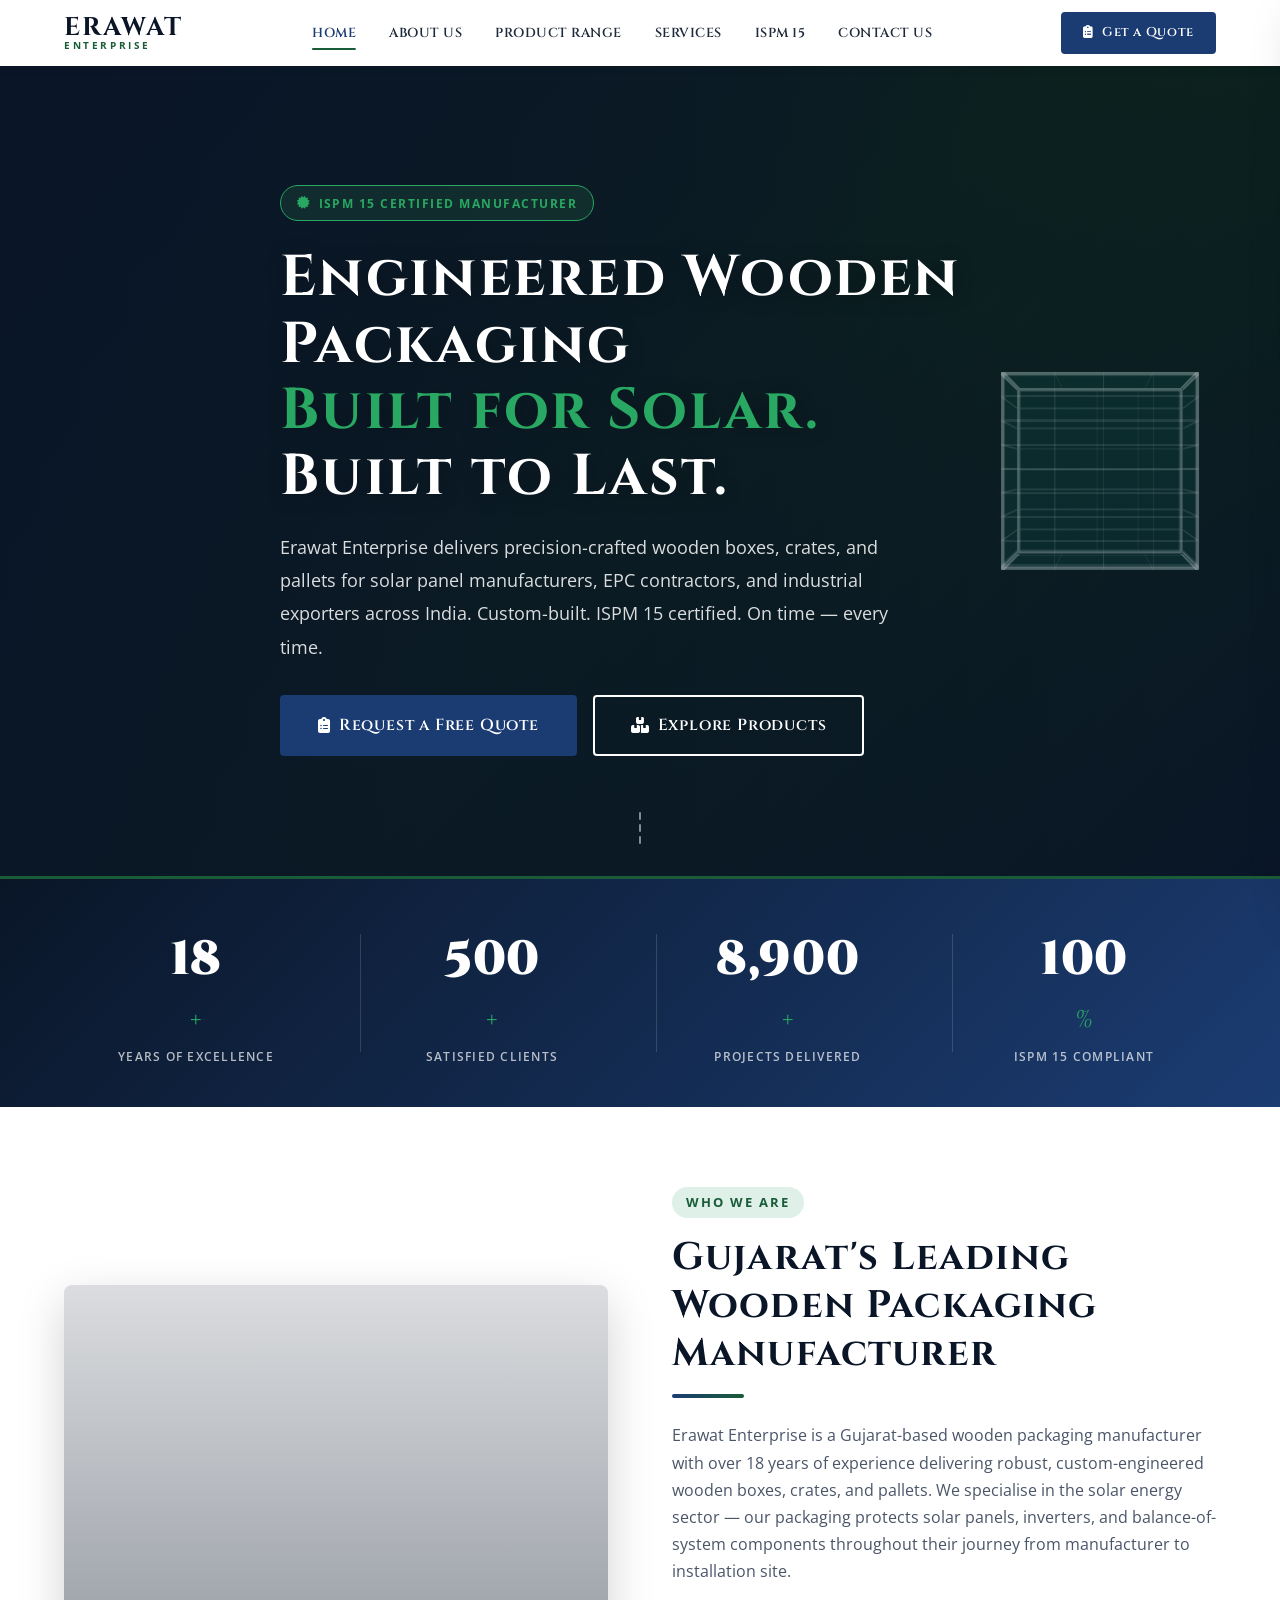
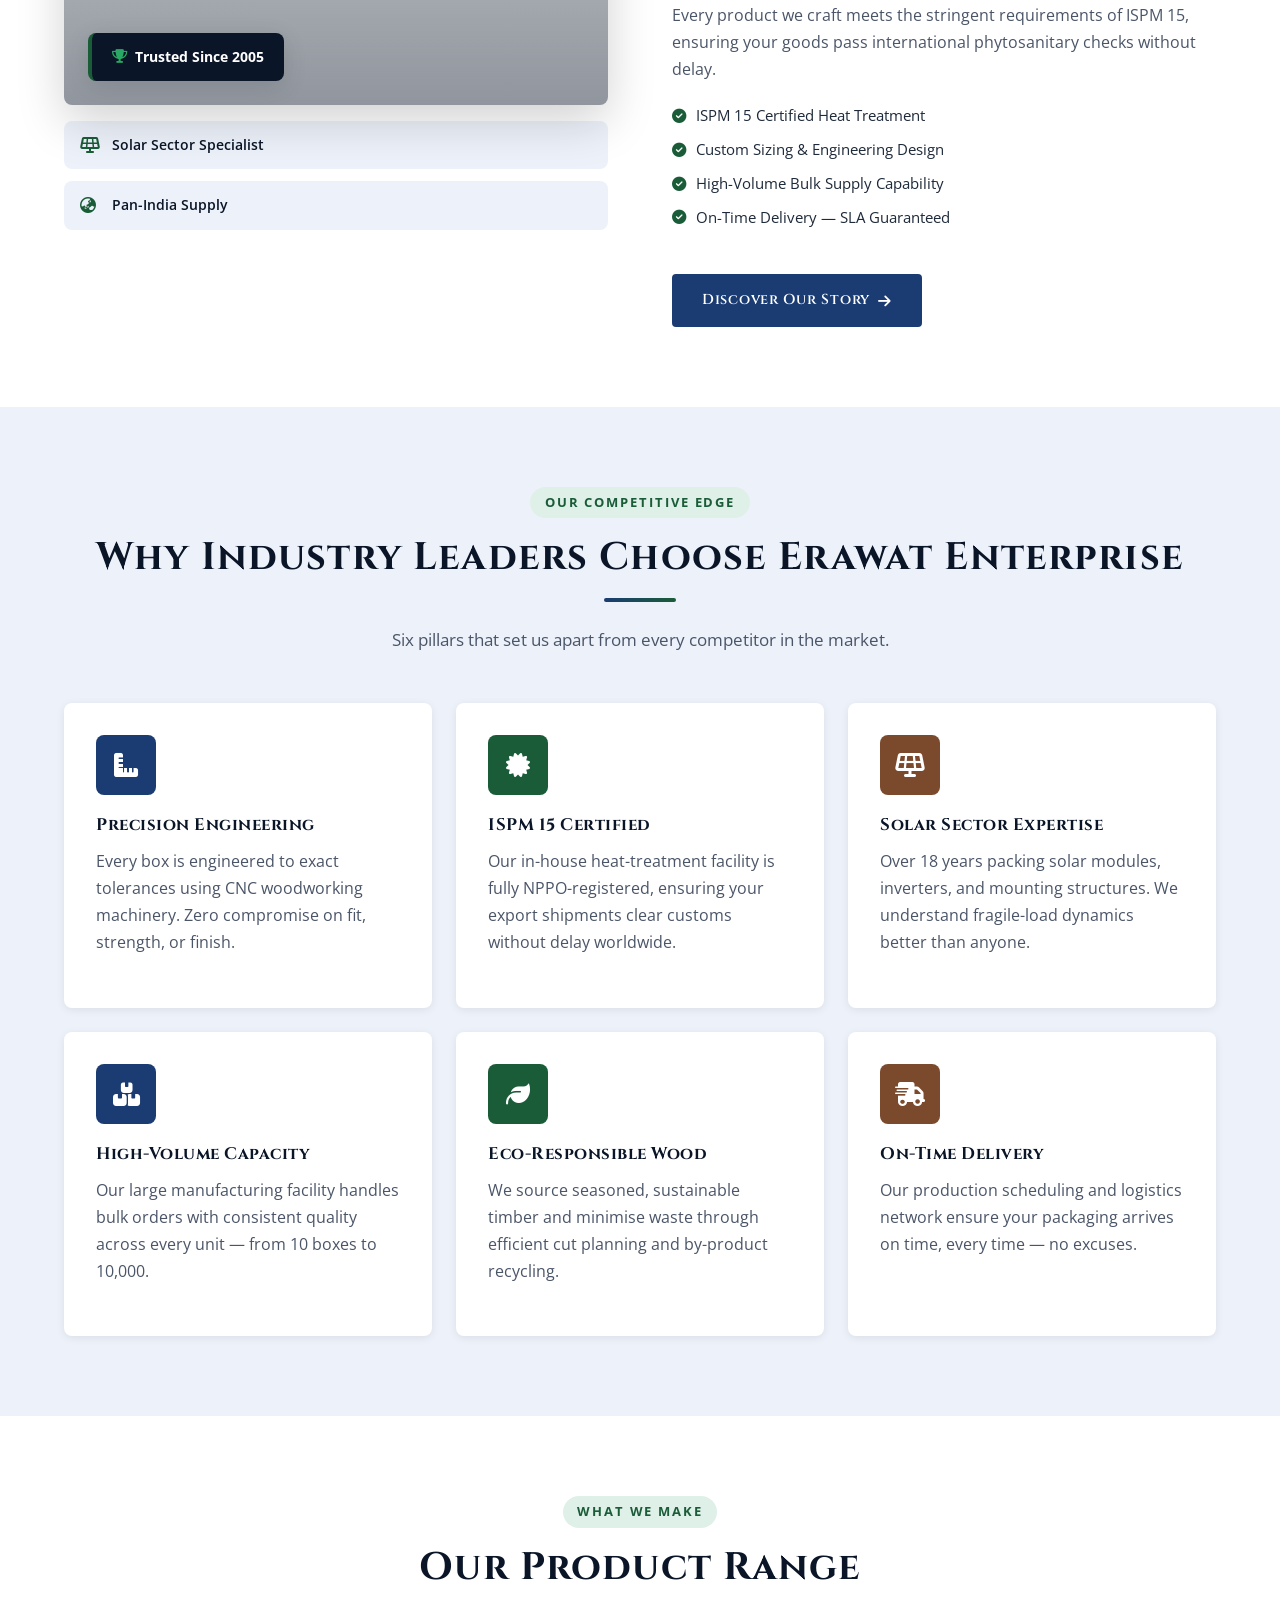
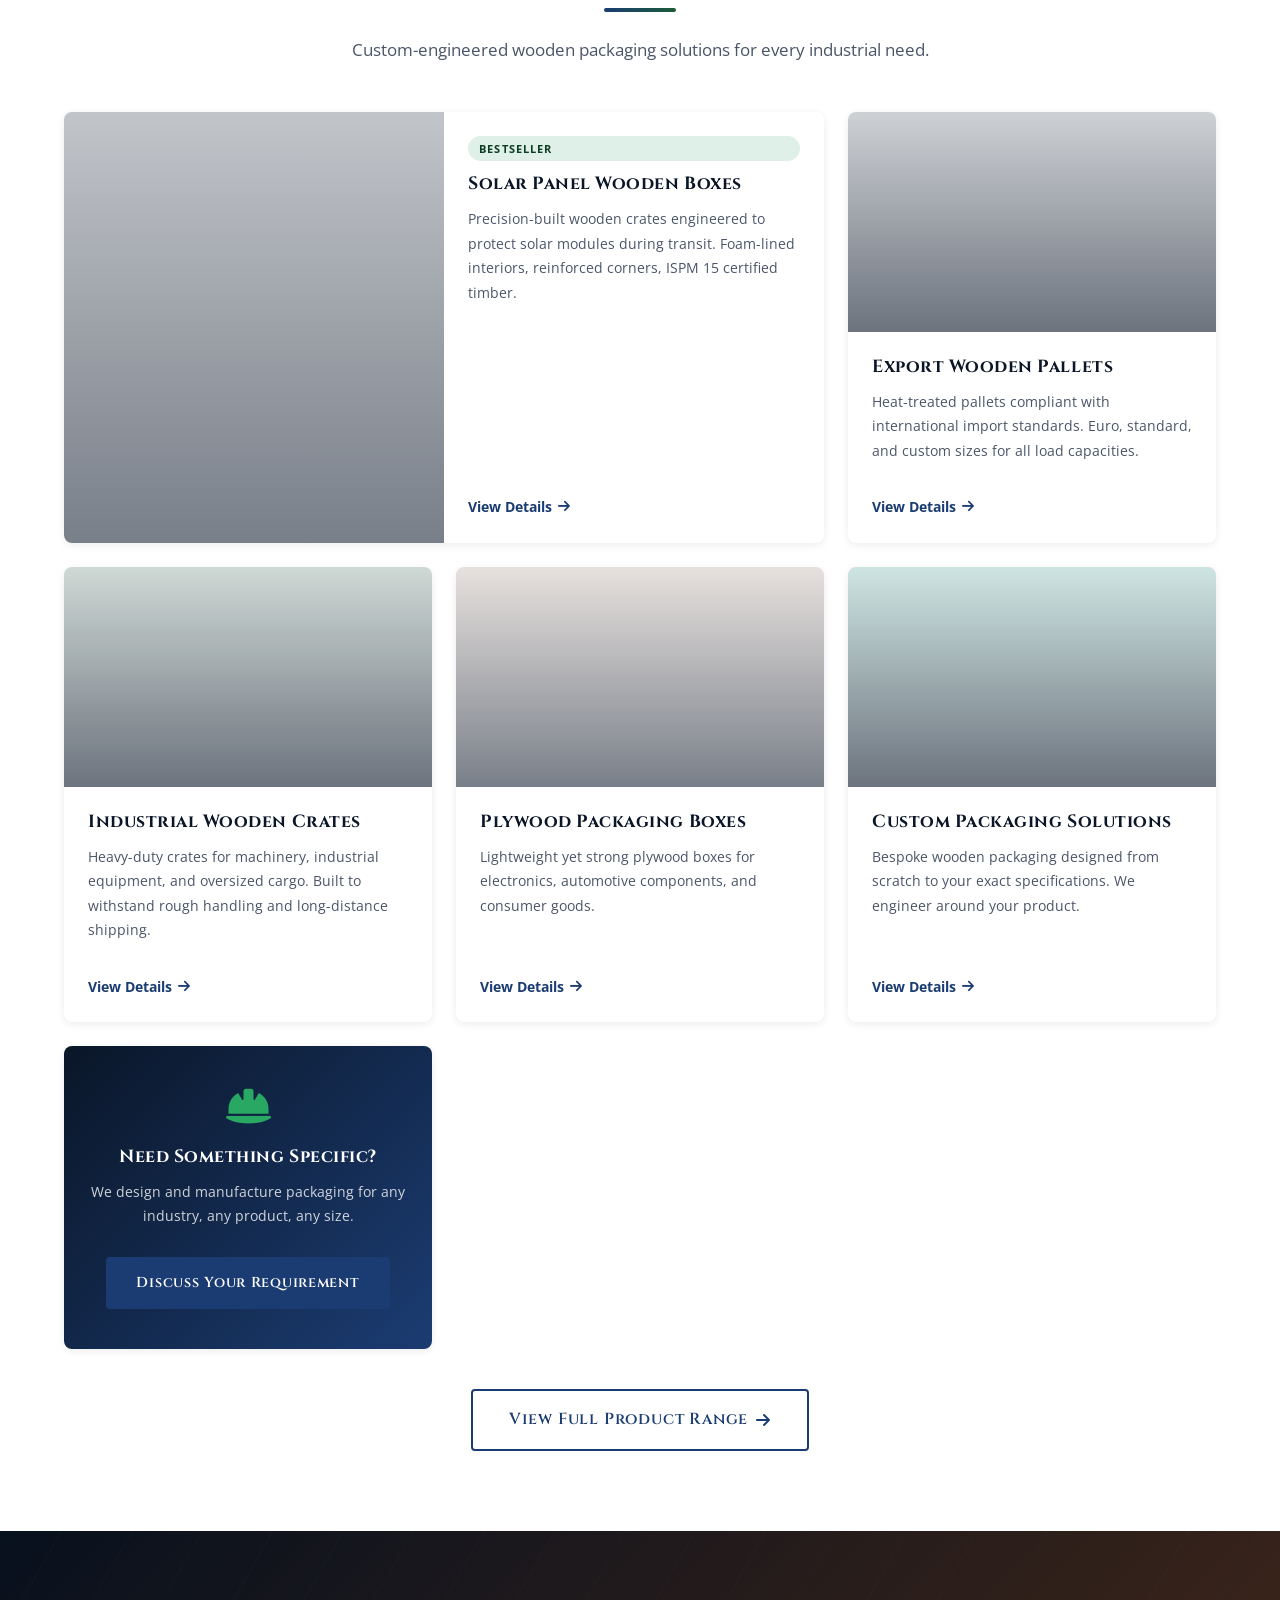
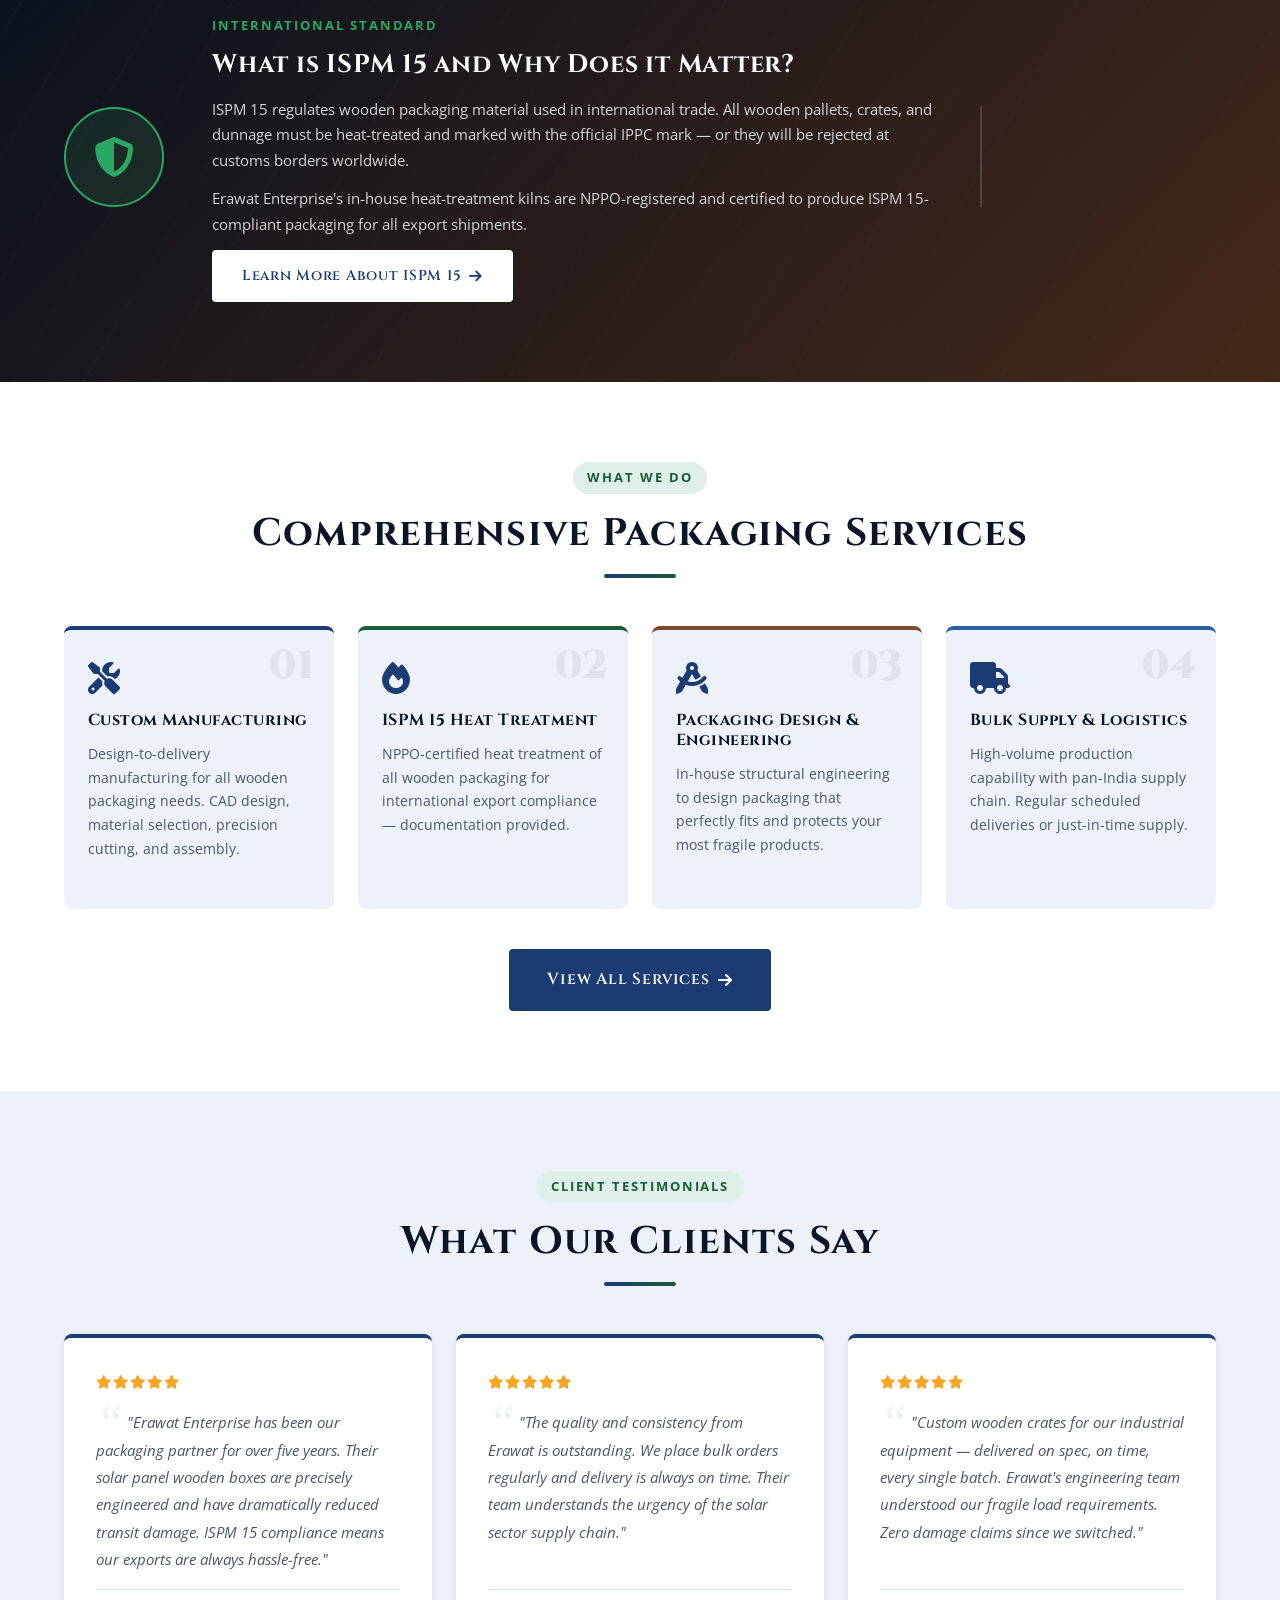
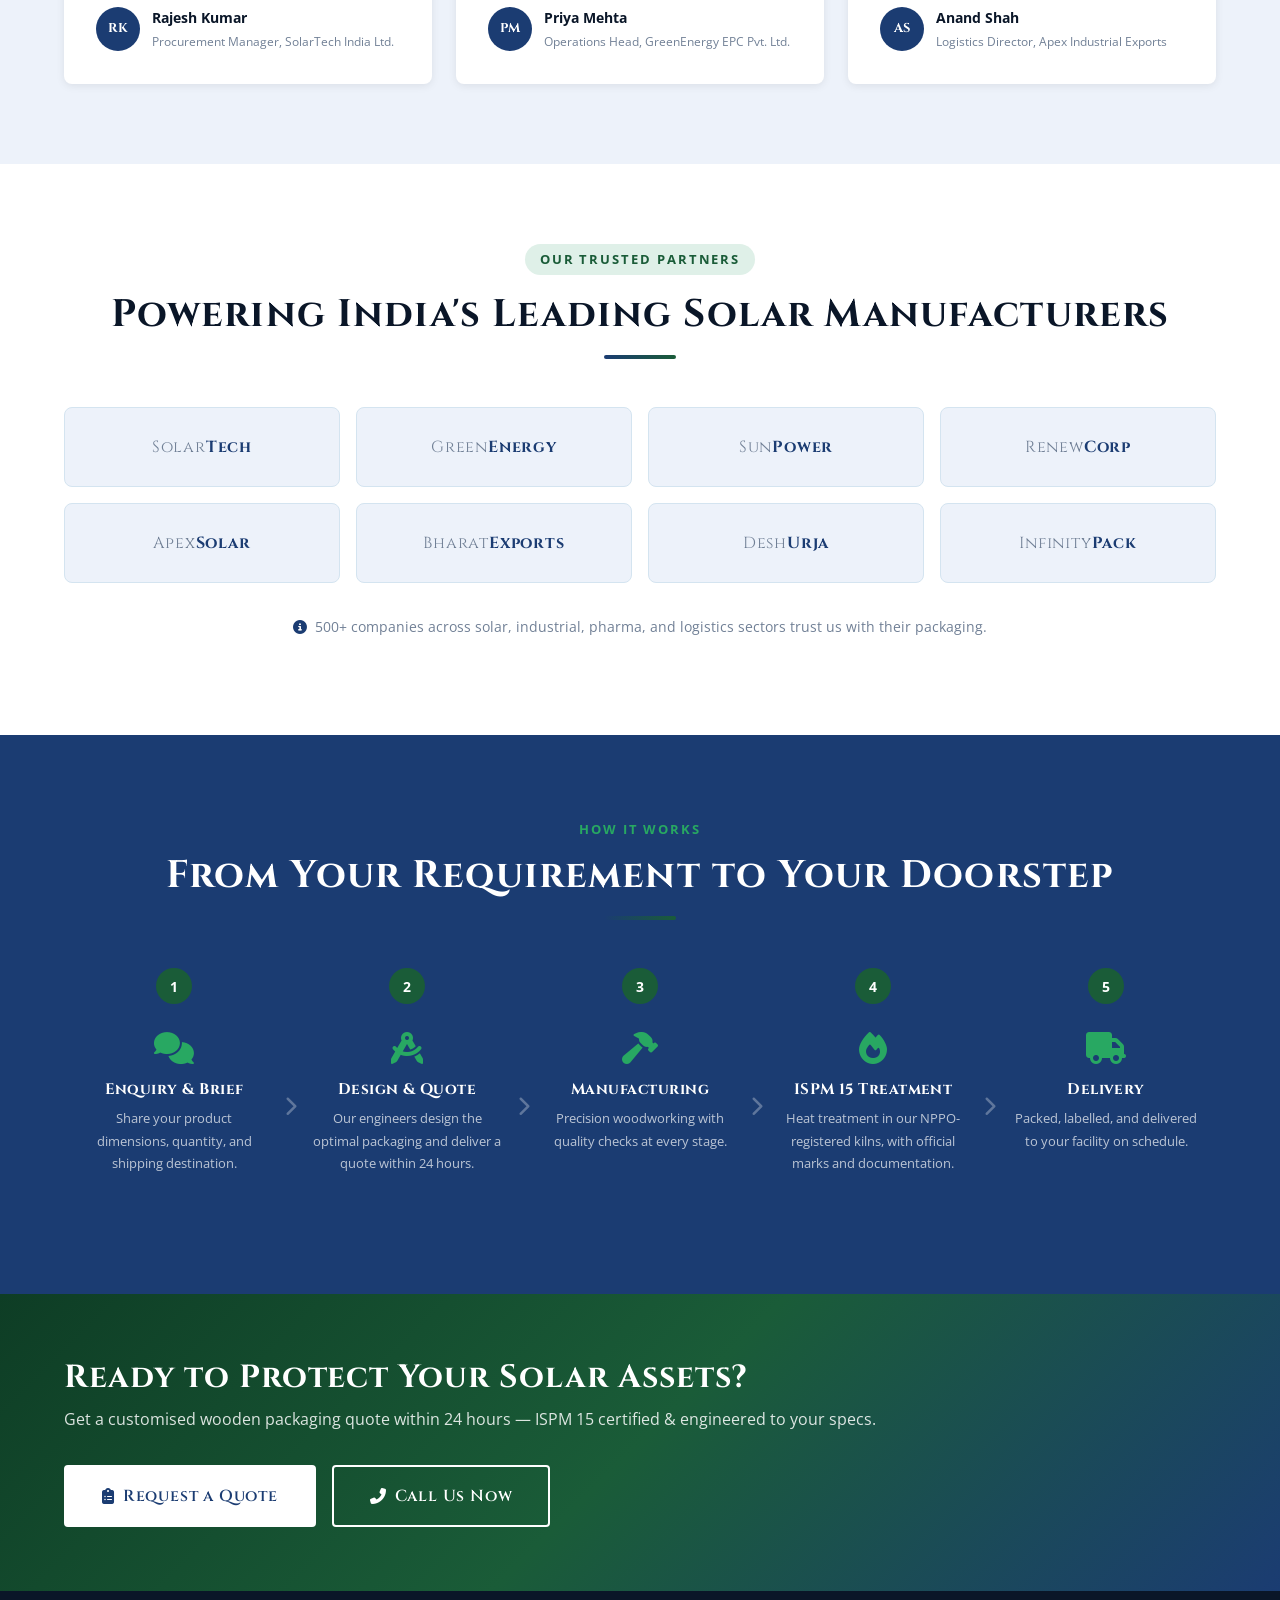
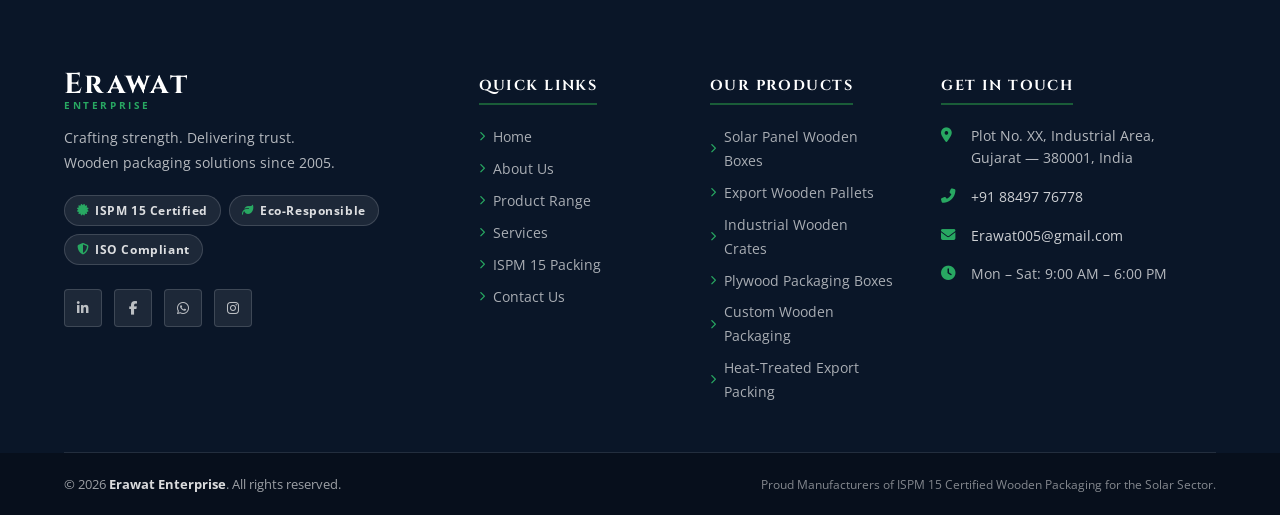
==== commit 8b25f87f: "popper setup" ====
--- a/docs/index.html
+++ b/docs/index.html
@@ -49,7 +49,7 @@
         <li><a href="contact-us.html">Contact Us</a></li>
       </ul>
       <div class="mobile-nav__footer">
-        <a href="tel:+919876543210" class="mobile-nav__contact"><i class="fas fa-phone-alt"></i> +91 98765 43210</a>
+        <a href="tel:+918849776778" class="mobile-nav__contact"><i class="fas fa-phone-alt"></i> +91 88497 76778</a>
         <a href="contact-us.html" class="btn btn--primary w-full">Get a Quote</a>
       </div>
     </div>
@@ -332,42 +332,6 @@
   </div>
 </section>
 
-<!-- CONTACT STRIP -->
-<section class="section home-contact">
-  <div class="container">
-    <div class="home-contact__grid">
-      <div class="home-contact__info" data-aos="fade-right">
-        <span class="section-eyebrow">Talk to Us</span>
-        <h2 class="section-title">Get Your Free Packaging Quote Today</h2>
-        <div class="title-divider"></div>
-        <p>Our packaging engineers are ready to help you find the most cost-effective and compliant solution. Response within 24 hours guaranteed.</p>
-        <ul class="contact-quick-links">
-          <li><a href="tel:+919876543210"><i class="fas fa-phone-alt"></i> +91 98765 43210</a></li>
-          <li><a href="mailto:info@erawatenterprise.com"><i class="fas fa-envelope"></i> info@erawatenterprise.com</a></li>
-          <li><span><i class="fas fa-map-marker-alt"></i> Industrial Area, Gujarat, India</span></li>
-          <li><span><i class="fas fa-clock"></i> Mon – Sat, 9 AM – 6 PM</span></li>
-        </ul>
-      </div>
-      <div class="home-contact__form" data-aos="fade-left">
-        <form class="enquiry-form" id="home-enquiry-form">
-          <h3>Request a Quote</h3>
-          <div class="form-row">
-            <div class="form-group"><label for="hf-name">Full Name <span>*</span></label><input type="text" id="hf-name" name="name" placeholder="Your full name" required></div>
-            <div class="form-group"><label for="hf-company">Company Name</label><input type="text" id="hf-company" name="company" placeholder="Company name"></div>
-          </div>
-          <div class="form-row">
-            <div class="form-group"><label for="hf-email">Email Address <span>*</span></label><input type="email" id="hf-email" name="email" placeholder="you@company.com" required></div>
-            <div class="form-group"><label for="hf-phone">Phone Number</label><input type="tel" id="hf-phone" name="phone" placeholder="+91 XXXXX XXXXX"></div>
-          </div>
-          <div class="form-group"><label for="hf-message">Your Requirement <span>*</span></label><textarea id="hf-message" name="message" rows="4" placeholder="Describe the product to pack, dimensions, quantity, destination..." required></textarea></div>
-          <button type="submit" class="btn btn--primary btn--lg btn--full"><i class="fas fa-paper-plane"></i> Send Enquiry</button>
-          <p class="form-privacy"><i class="fas fa-lock"></i> Your information is safe with us. No spam, ever.</p>
-          <div class="form-message" style="display:none;"></div>
-        </form>
-      </div>
-    </div>
-  </div>
-</section>
 
 <!-- CTA BAND -->
 <section class="cta-band">
@@ -379,7 +343,7 @@
       </div>
       <div class="cta-band__actions">
         <a href="contact-us.html" class="btn btn--white btn--lg"><i class="fas fa-clipboard-list"></i> Request a Quote</a>
-        <a href="tel:+919876543210" class="btn btn--outline-white btn--lg"><i class="fas fa-phone-alt"></i> Call Us Now</a>
+        <a href="tel:+918849776778" class="btn btn--outline-white btn--lg"><i class="fas fa-phone-alt"></i> Call Us Now</a>
       </div>
     </div>
   </div>
@@ -430,8 +394,8 @@
         <h4 class="footer-col__title">Get In Touch</h4>
         <ul class="footer-contact-list">
           <li><i class="fas fa-map-marker-alt"></i><span>Plot No. XX, Industrial Area,<br>Gujarat — 380001, India</span></li>
-          <li><i class="fas fa-phone-alt"></i><span><a href="tel:+919876543210">+91 98765 43210</a><br><a href="tel:+919876543211">+91 98765 43211</a></span></li>
-          <li><i class="fas fa-envelope"></i><span><a href="mailto:info@erawatenterprise.com">info@erawatenterprise.com</a><br><a href="mailto:sales@erawatenterprise.com">sales@erawatenterprise.com</a></span></li>
+          <li><i class="fas fa-phone-alt"></i><span><a href="tel:+918849776778">+91 88497 76778</a></span></li>
+          <li><i class="fas fa-envelope"></i><span><a href="mailto:Erawat005@gmail.com">Erawat005@gmail.com</a></span></li>
           <li><i class="fas fa-clock"></i><span>Mon – Sat: 9:00 AM – 6:00 PM</span></li>
         </ul>
       </div>
--- a/docs/assets/css/erawat-style.css
+++ b/docs/assets/css/erawat-style.css
@@ -2708,6 +2708,9 @@
   .site-header__nav  { display: none; }
   .site-header__cta  { display: none; }
   .mobile-menu-toggle { display: flex; }
+
+  /* Decorative 3D crate — desktop only; it sits behind the hero copy on narrow screens */
+  .hero-crate { display: none; }
 
   .about-snippet__grid  { grid-template-columns: 1fr; }
   .about-story__grid    { grid-template-columns: 1fr; }
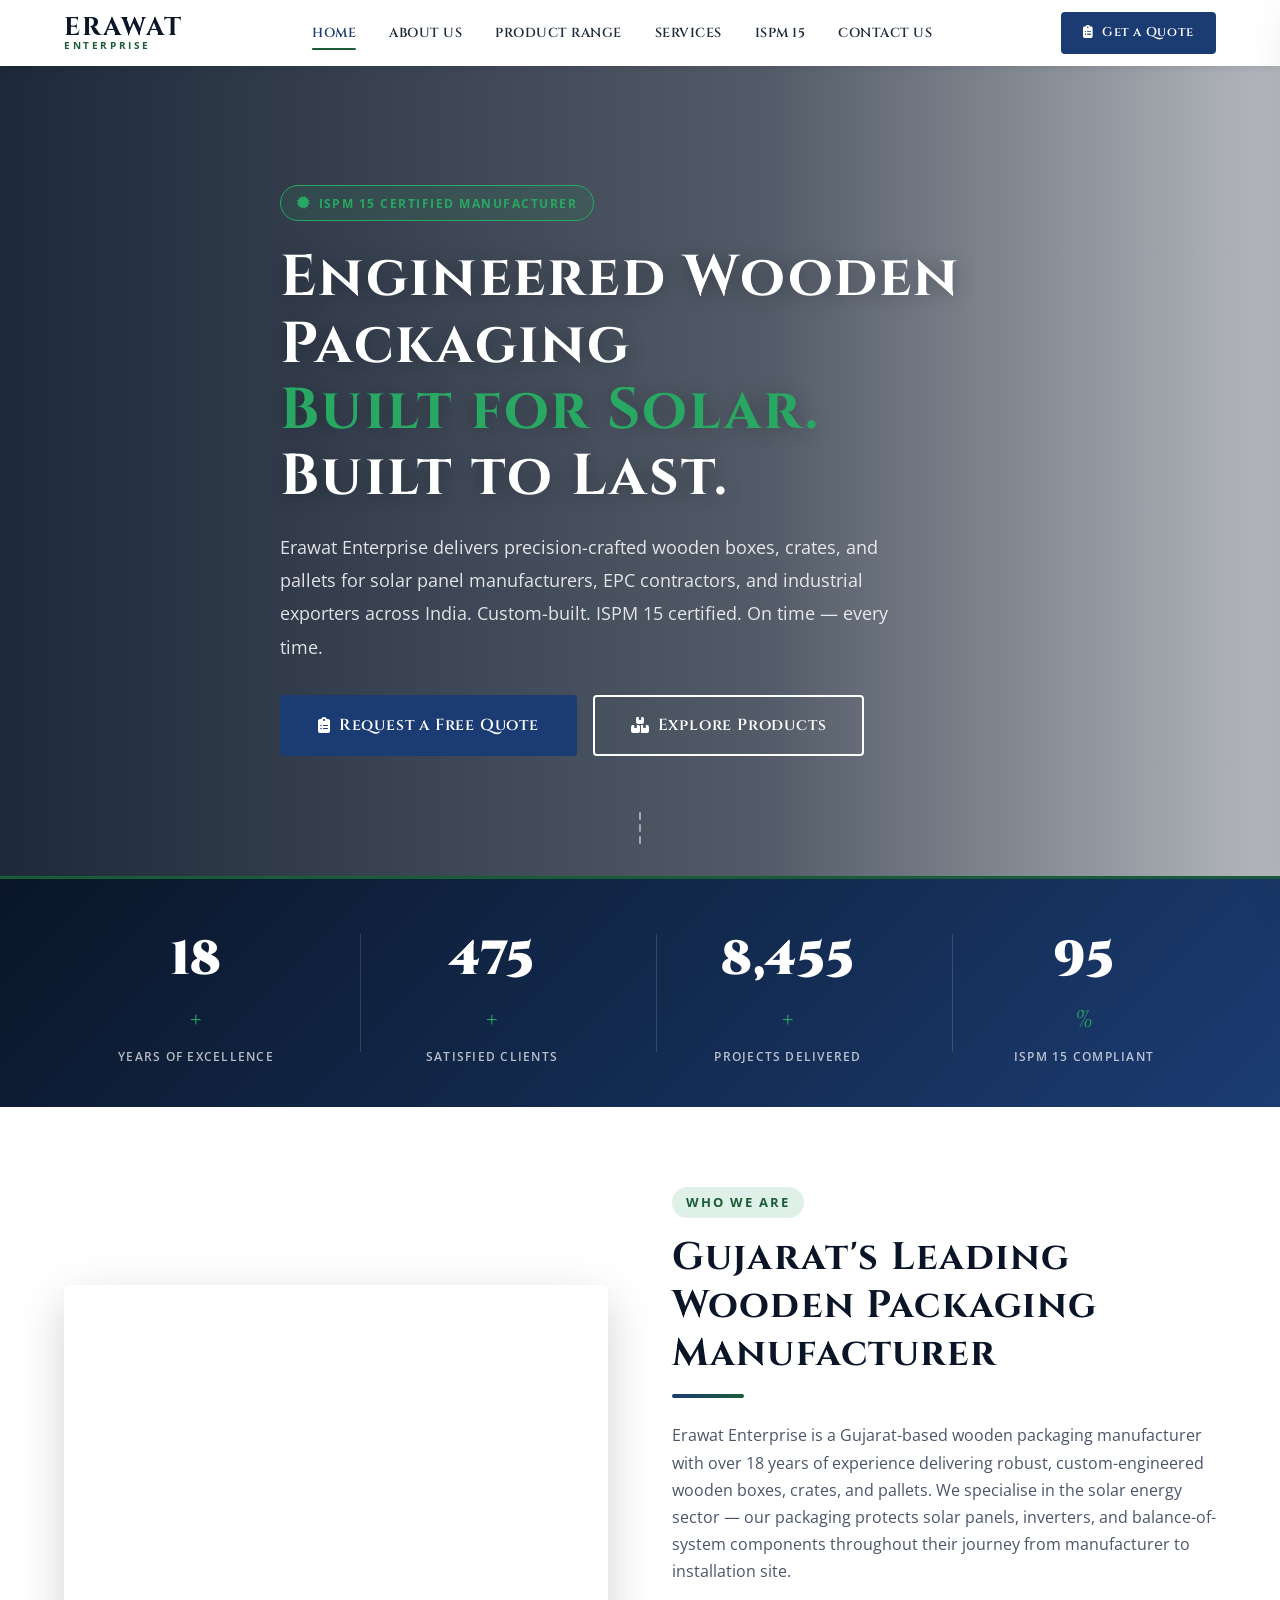
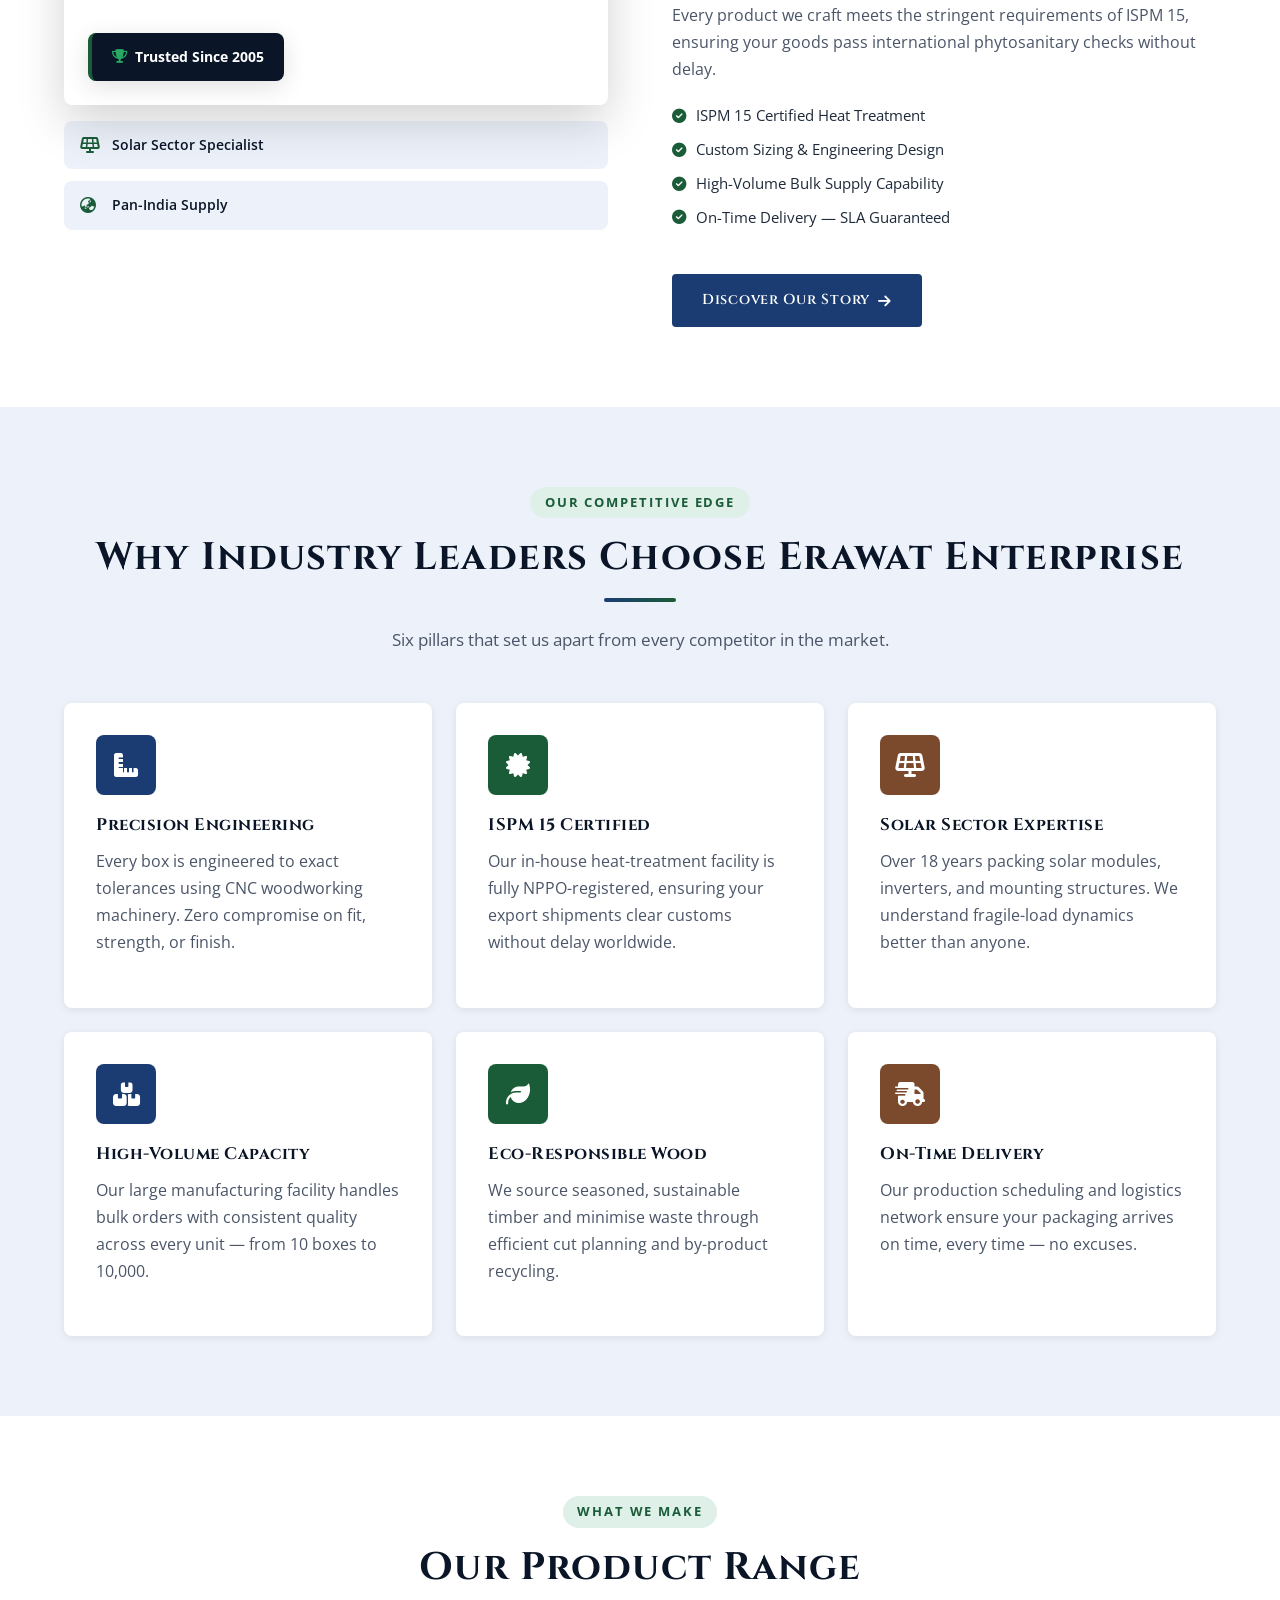
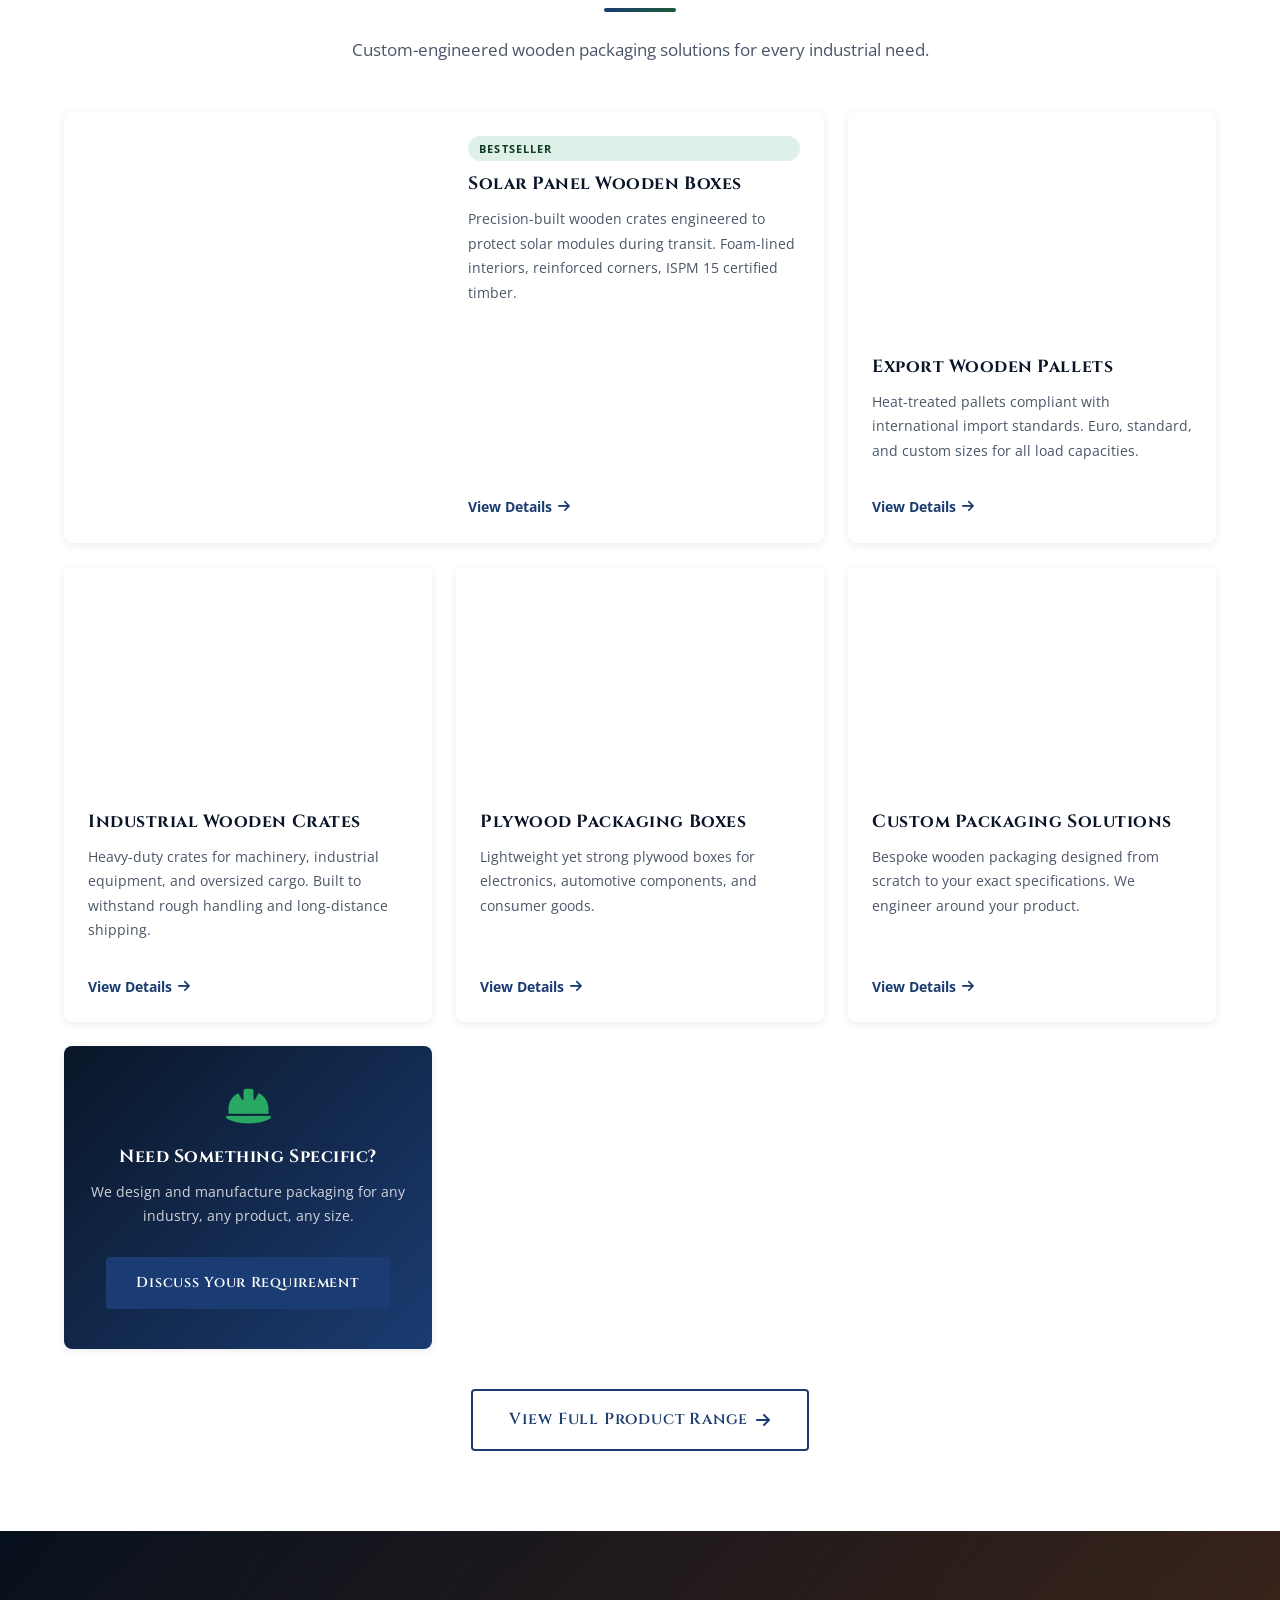
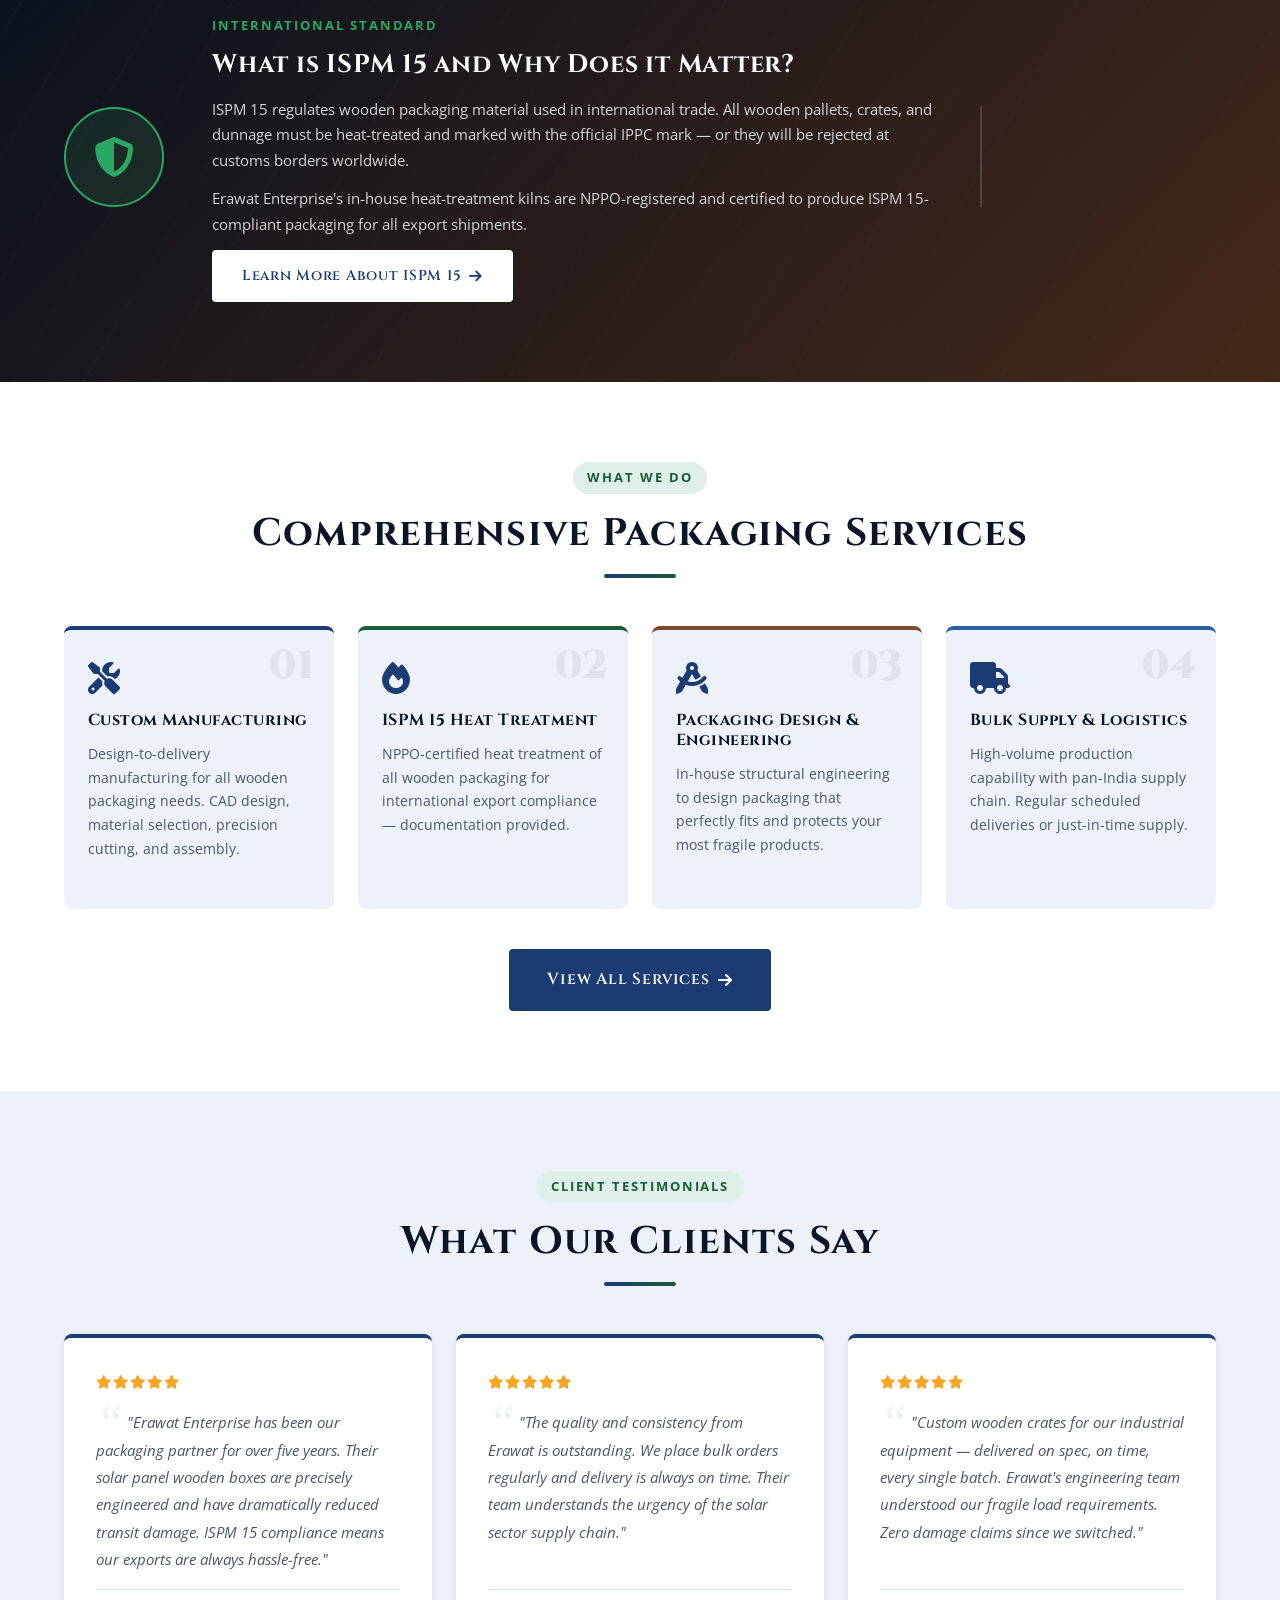
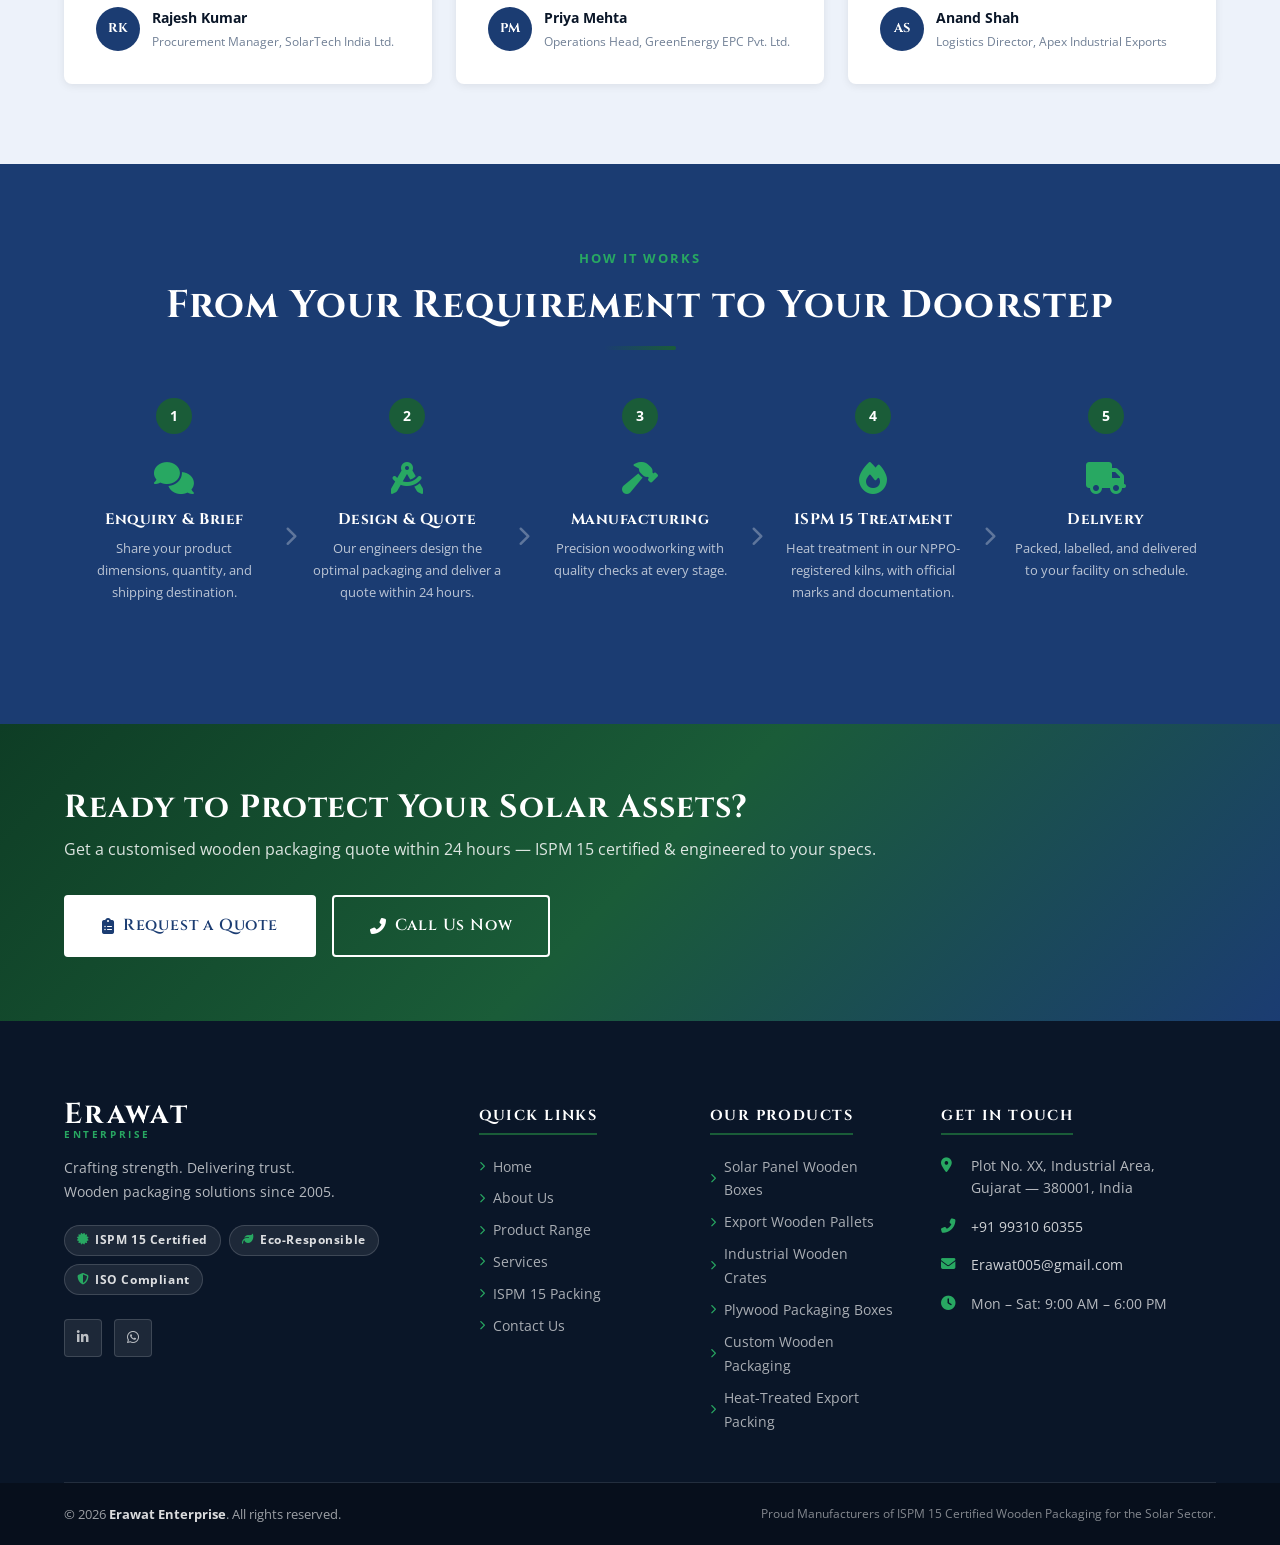
==== commit 8dda8804: "complete setup" ====
--- a/docs/index.html
+++ b/docs/index.html
@@ -49,7 +49,7 @@
         <li><a href="contact-us.html">Contact Us</a></li>
       </ul>
       <div class="mobile-nav__footer">
-        <a href="tel:+918849776778" class="mobile-nav__contact"><i class="fas fa-phone-alt"></i> +91 88497 76778</a>
+        <a href="tel:+919931060355" class="mobile-nav__contact"><i class="fas fa-phone-alt"></i> +91 99310 60355</a>
         <a href="contact-us.html" class="btn btn--primary w-full">Get a Quote</a>
       </div>
     </div>
@@ -61,18 +61,6 @@
 <section class="hero" id="home-hero">
   <div class="hero__bg"></div>
   <div class="hero__overlay"></div>
-
-  <!-- 3D rotating wooden crate — packaging identity element -->
-  <div class="hero-crate" aria-hidden="true">
-    <div class="crate-3d">
-      <div class="crate-face crate-front"></div>
-      <div class="crate-face crate-back"></div>
-      <div class="crate-face crate-left"></div>
-      <div class="crate-face crate-right"></div>
-      <div class="crate-face crate-top"></div>
-      <div class="crate-face crate-bottom"></div>
-    </div>
-  </div>
 
   <div class="container hero__inner">
     <div class="hero__content" data-aos="fade-up">
@@ -288,28 +276,6 @@
   </div>
 </section>
 
-<!-- CLIENTS -->
-<section class="section clients-section">
-  <div class="container">
-    <div class="section-header text-center" data-aos="fade-up">
-      <span class="section-eyebrow">Our Trusted Partners</span>
-      <h2 class="section-title">Powering India's Leading Solar Manufacturers</h2>
-      <div class="title-divider center"></div>
-    </div>
-    <div class="clients-logos" data-aos="fade-up" data-aos-delay="100">
-      <div class="client-logo-item"><span>Solar<strong>Tech</strong></span></div>
-      <div class="client-logo-item"><span>Green<strong>Energy</strong></span></div>
-      <div class="client-logo-item"><span>Sun<strong>Power</strong></span></div>
-      <div class="client-logo-item"><span>Renew<strong>Corp</strong></span></div>
-      <div class="client-logo-item"><span>Apex<strong>Solar</strong></span></div>
-      <div class="client-logo-item"><span>Bharat<strong>Exports</strong></span></div>
-      <div class="client-logo-item"><span>Desh<strong>Urja</strong></span></div>
-      <div class="client-logo-item"><span>Infinity<strong>Pack</strong></span></div>
-    </div>
-    <p class="clients-note text-center"><i class="fas fa-info-circle"></i> 500+ companies across solar, industrial, pharma, and logistics sectors trust us with their packaging.</p>
-  </div>
-</section>
-
 <!-- PROCESS -->
 <section class="section section--navy process-strip">
   <div class="container">
@@ -343,7 +309,7 @@
       </div>
       <div class="cta-band__actions">
         <a href="contact-us.html" class="btn btn--white btn--lg"><i class="fas fa-clipboard-list"></i> Request a Quote</a>
-        <a href="tel:+918849776778" class="btn btn--outline-white btn--lg"><i class="fas fa-phone-alt"></i> Call Us Now</a>
+        <a href="tel:+919931060355" class="btn btn--outline-white btn--lg"><i class="fas fa-phone-alt"></i> Call Us Now</a>
       </div>
     </div>
   </div>
@@ -362,10 +328,10 @@
           <span class="cert-badge"><i class="fas fa-shield-alt"></i> ISO Compliant</span>
         </div>
         <div class="footer-social">
-          <a href="#" class="social-link" aria-label="LinkedIn"><i class="fab fa-linkedin-in"></i></a>
-          <a href="#" class="social-link" aria-label="Facebook"><i class="fab fa-facebook-f"></i></a>
-          <a href="#" class="social-link" aria-label="WhatsApp"><i class="fab fa-whatsapp"></i></a>
-          <a href="#" class="social-link" aria-label="Instagram"><i class="fab fa-instagram"></i></a>
+          <a href="https://www.linkedin.com/in/erawat-enterprise-145601431" class="social-link" aria-label="LinkedIn" target="_blank" rel="noopener"><i class="fab fa-linkedin-in"></i></a>
+          
+          <a href="https://wa.me/919931060355" class="social-link" aria-label="WhatsApp" target="_blank" rel="noopener"><i class="fab fa-whatsapp"></i></a>
+          
         </div>
       </div>
       <div class="footer-col">
@@ -394,7 +360,7 @@
         <h4 class="footer-col__title">Get In Touch</h4>
         <ul class="footer-contact-list">
           <li><i class="fas fa-map-marker-alt"></i><span>Plot No. XX, Industrial Area,<br>Gujarat — 380001, India</span></li>
-          <li><i class="fas fa-phone-alt"></i><span><a href="tel:+918849776778">+91 88497 76778</a></span></li>
+          <li><i class="fas fa-phone-alt"></i><span><a href="tel:+919931060355">+91 99310 60355</a></span></li>
           <li><i class="fas fa-envelope"></i><span><a href="mailto:Erawat005@gmail.com">Erawat005@gmail.com</a></span></li>
           <li><i class="fas fa-clock"></i><span>Mon – Sat: 9:00 AM – 6:00 PM</span></li>
         </ul>
--- a/docs/assets/css/erawat-style.css
+++ b/docs/assets/css/erawat-style.css
@@ -2000,7 +2000,8 @@
   font-family: var(--font-heading);
   font-size: 8rem;
   font-weight: 900;
-  color: rgba(255,255,255,.05);
+  color: rgba(255,255,255,.22);
+  text-shadow: 0 2px 12px rgba(0,0,0,.35);
   line-height: 1;
 }
 
@@ -2585,18 +2586,6 @@
   100% { background-position: 300% 50%; }
 }
 
-/* 2. Rotating 3D wooden crate (hero decoration) */
-@keyframes rotateCrate {
-  0%   { transform: rotateX(-18deg) rotateY(0deg); }
-  100% { transform: rotateX(-18deg) rotateY(360deg); }
-}
-
-/* 3. Gentle float (3D crate wrapper) */
-@keyframes floatGentle {
-  0%, 100% { transform: translateY(0px); }
-  50%       { transform: translateY(-14px); }
-}
-
 /* 4. Solar panel glint sweep */
 @keyframes solarGlint {
   0%          { left: -150%; opacity: 0; }
@@ -2624,48 +2613,6 @@
   0%, 100% { opacity: 0.3; }
   50% { opacity: 1; }
 }
-
-/* ─── HERO 3D CRATE (decorative packaging element) ─── */
-.hero-crate {
-  position: absolute;
-  right: 7%;
-  top: 50%;
-  transform: translateY(-50%);
-  pointer-events: none;
-  z-index: 1;
-  animation: floatGentle 5s ease-in-out infinite;
-}
-
-.crate-3d {
-  width: 180px;
-  height: 180px;
-  position: relative;
-  transform-style: preserve-3d;
-  perspective: 1000px;
-  animation: rotateCrate 12s linear infinite;
-}
-
-.crate-face {
-  position: absolute;
-  width: 180px;
-  height: 180px;
-  border: 3px solid rgba(255,255,255,0.28);
-  background: rgba(13,124,111,0.08);
-}
-.crate-face::before {
-  content: '';
-  position: absolute;
-  inset: 0;
-  background-image:
-    repeating-linear-gradient(0deg, rgba(255,255,255,0.1) 0, rgba(255,255,255,0.1) 2px, transparent 2px, transparent 22px),
-    repeating-linear-gradient(90deg, rgba(255,255,255,0.07) 0, rgba(255,255,255,0.07) 1px, transparent 1px, transparent 45px);
-}
-.crate-front  { transform: translateZ(90px); }
-.crate-back   { transform: translateZ(-90px) rotateY(180deg); }
-.crate-left   { transform: rotateY(-90deg) translateZ(90px); }
-.crate-right  { transform: rotateY(90deg) translateZ(90px); }
-.crate-top    { transform: rotateX(90deg) translateZ(90px); }
-.crate-bottom { transform: rotateX(-90deg) translateZ(90px); }
 
 /* Solar glint on hero eyebrow/badge */
 .hero__eyebrow {
@@ -2708,9 +2655,6 @@
   .site-header__nav  { display: none; }
   .site-header__cta  { display: none; }
   .mobile-menu-toggle { display: flex; }
-
-  /* Decorative 3D crate — desktop only; it sits behind the hero copy on narrow screens */
-  .hero-crate { display: none; }
 
   .about-snippet__grid  { grid-template-columns: 1fr; }
   .about-story__grid    { grid-template-columns: 1fr; }
@@ -2951,3 +2895,97 @@
   .contact-cards { grid-template-columns: 1fr; }
   .enquiry-steps  { gap: 1rem; }
 }
+
+/* ═══════════════════════════════════════════════════════════════
+   PHOTOGRAPHY — mirrors the theme (assets/images is symlinked)
+═══════════════════════════════════════════════════════════════ */
+.hero__bg {
+  background-image: url('../images/hero.jpg');
+  background-size: cover;
+  background-position: center right;
+  background-repeat: no-repeat;
+}
+.page-banner {
+  background-size: cover;
+  background-position: center;
+  background-repeat: no-repeat;
+}
+.banner--about    { background-image: url('../images/banner-about.jpg'); }
+.banner--products { background-image: url('../images/banner-products.jpg'); }
+.banner--services { background-image: url('../images/banner-services.jpg'); }
+.banner--ispm     { background-image: url('../images/banner-ispm.jpg'); }
+.banner--contact  { background-image: url('../images/banner-contact.jpg'); }
+.page-banner::before { opacity: 0.45; }
+.page-banner::after  { opacity: 0.5; }
+.page-banner .banner-overlay {
+  background: linear-gradient(135deg, rgba(10,22,40,.74) 0%, rgba(27,60,114,.56) 100%);
+}
+.product-card__img {
+  background-size: cover;
+  background-position: center;
+  background-repeat: no-repeat;
+}
+.product-card__img--solar   { background-image: url('../images/product-solar.jpg'); }
+.product-card__img--pallets { background-image: url('../images/product-pallets.jpg'); }
+.product-card__img--crates  { background-image: url('../images/product-crates.jpg'); }
+.product-card__img--plywood { background-image: url('../images/product-plywood.jpg'); }
+.product-card__img--custom  { background-image: url('../images/product-custom.jpg'); }
+.product-card__img--solar::after,
+.product-card__img--pallets::after,
+.product-card__img--crates::after,
+.product-card__img--plywood::after,
+.product-card__img--custom::after { display: none; }
+.about-visual-card__img--wood {
+  background-image: url('../images/about-workshop.jpg');
+  background-size: cover;
+  background-position: center;
+  background-repeat: no-repeat;
+}
+.about-visual-card__img--wood::before,
+.about-visual-card__img--wood::after { display: none; }
+
+/* ─── Product Range detail images ─── */
+.product-detail__img {
+  background-size: cover;
+  background-position: center;
+  background-repeat: no-repeat;
+}
+.product-detail__img--solar   { background-image: url('../images/detail-solar.jpg'); }
+.product-detail__img--pallets { background-image: url('../images/detail-pallets.jpg'); }
+.product-detail__img--crates  { background-image: url('../images/detail-crates.jpg'); }
+.product-detail__img--plywood { background-image: url('../images/detail-plywood.jpg'); }
+.product-detail__img--custom  { background-image: url('../images/detail-custom.jpg'); }
+
+/* ─── Services panels ─── */
+.service-detail__icon-panel {
+  background-size: cover;
+  background-position: center;
+  background-repeat: no-repeat;
+  position: relative;
+}
+.service-panel--manufacturing { background-image: url('../images/service-manufacturing.jpg'); }
+.service-panel--heattreatment { background-image: url('../images/service-heattreatment.jpg'); }
+.service-panel--design        { background-image: url('../images/service-design.jpg'); }
+.service-panel--logistics     { background-image: url('../images/service-logistics.jpg'); }
+.service-panel--onsite        { background-image: url('../images/service-onsite.jpg'); }
+
+/* Tint the photo so the white icon and label stay readable */
+.service-detail__icon-panel::before {
+  content: '';
+  position: absolute;
+  inset: 0;
+  background: linear-gradient(135deg, rgba(10,22,40,.72) 0%, rgba(27,60,114,.55) 100%);
+  z-index: 0;
+}
+.service-panel--green::before { background: linear-gradient(135deg, rgba(14,61,37,.72) 0%, rgba(26,92,56,.55) 100%); }
+.service-panel--brown::before { background: linear-gradient(135deg, rgba(92,53,32,.72) 0%, rgba(123,74,45,.55) 100%); }
+.service-detail__icon-panel > * { position: relative; z-index: 1; }
+
+/* ─── About Us story image ─── */
+.story-img--factory {
+  background-image: url('../images/story-factory.jpg');
+  background-size: cover;
+  background-position: center;
+  background-repeat: no-repeat;
+}
+.story-img--factory::after { display: none; }
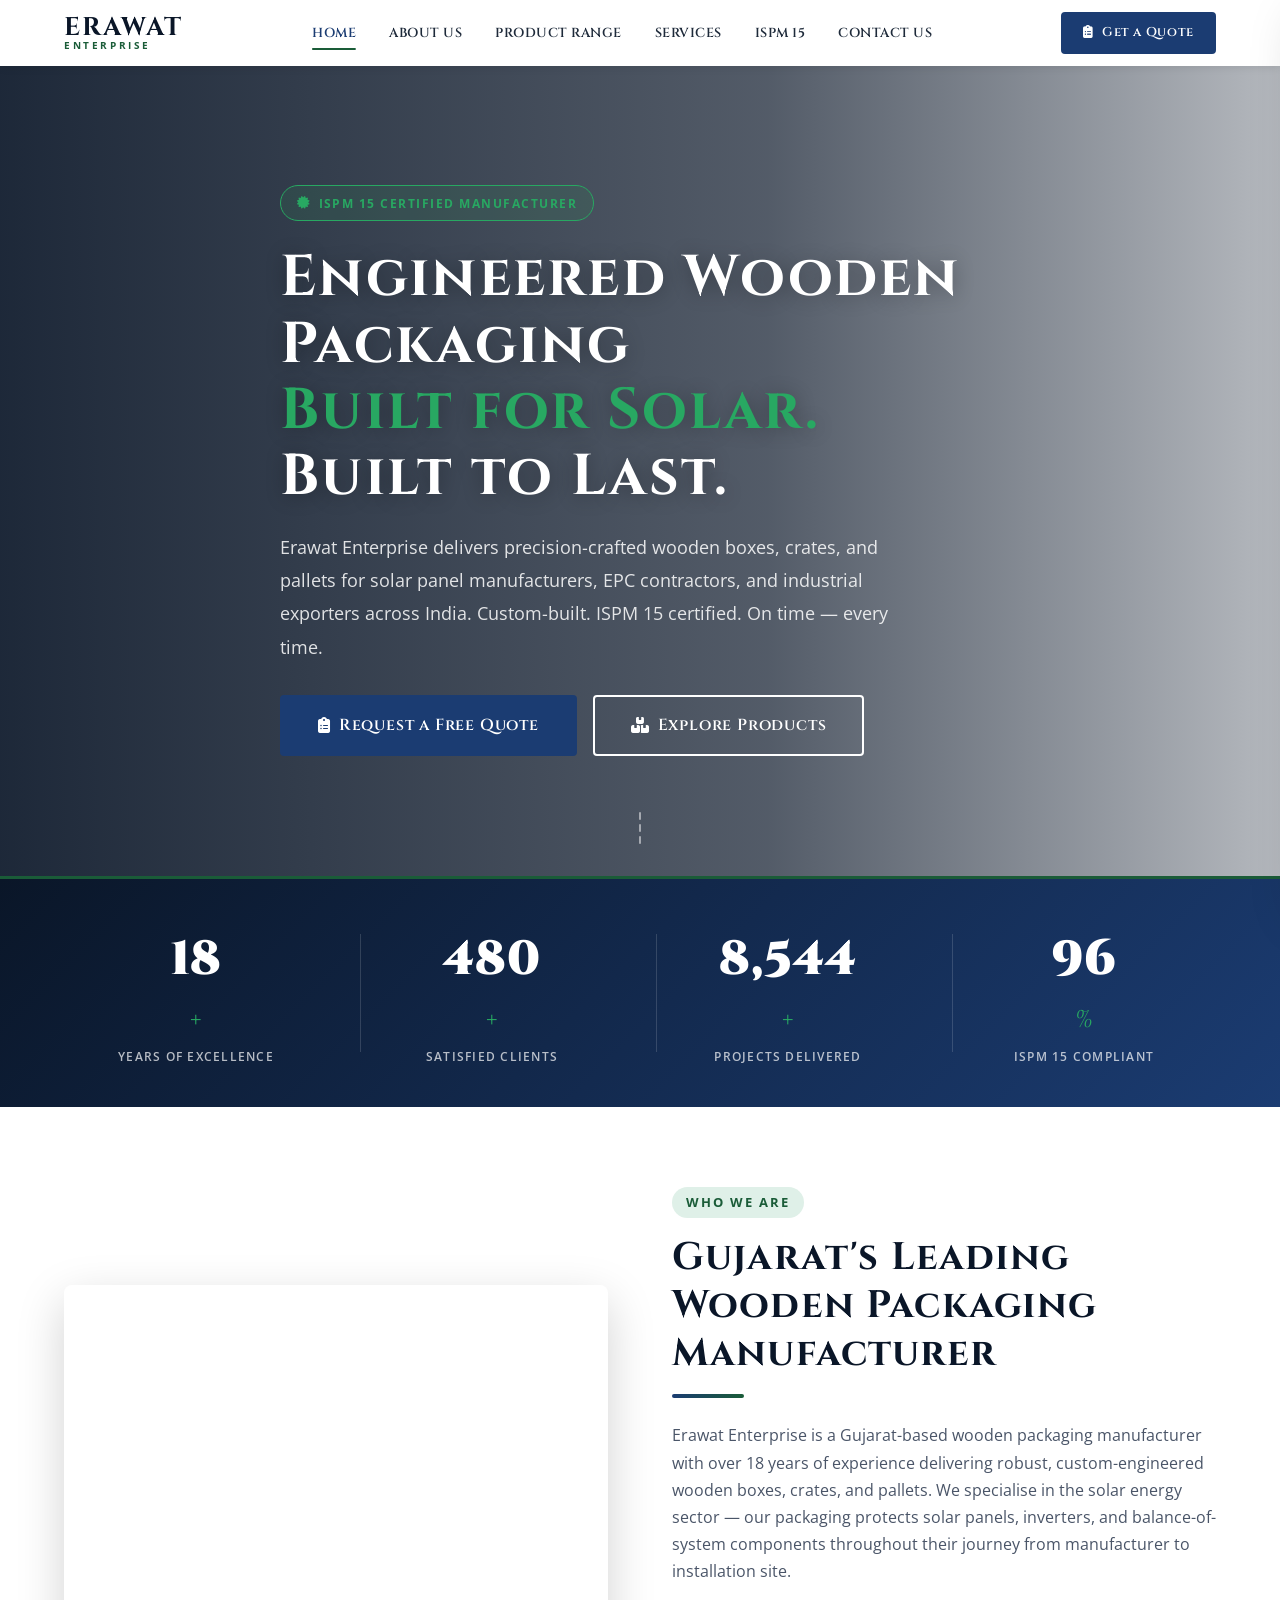
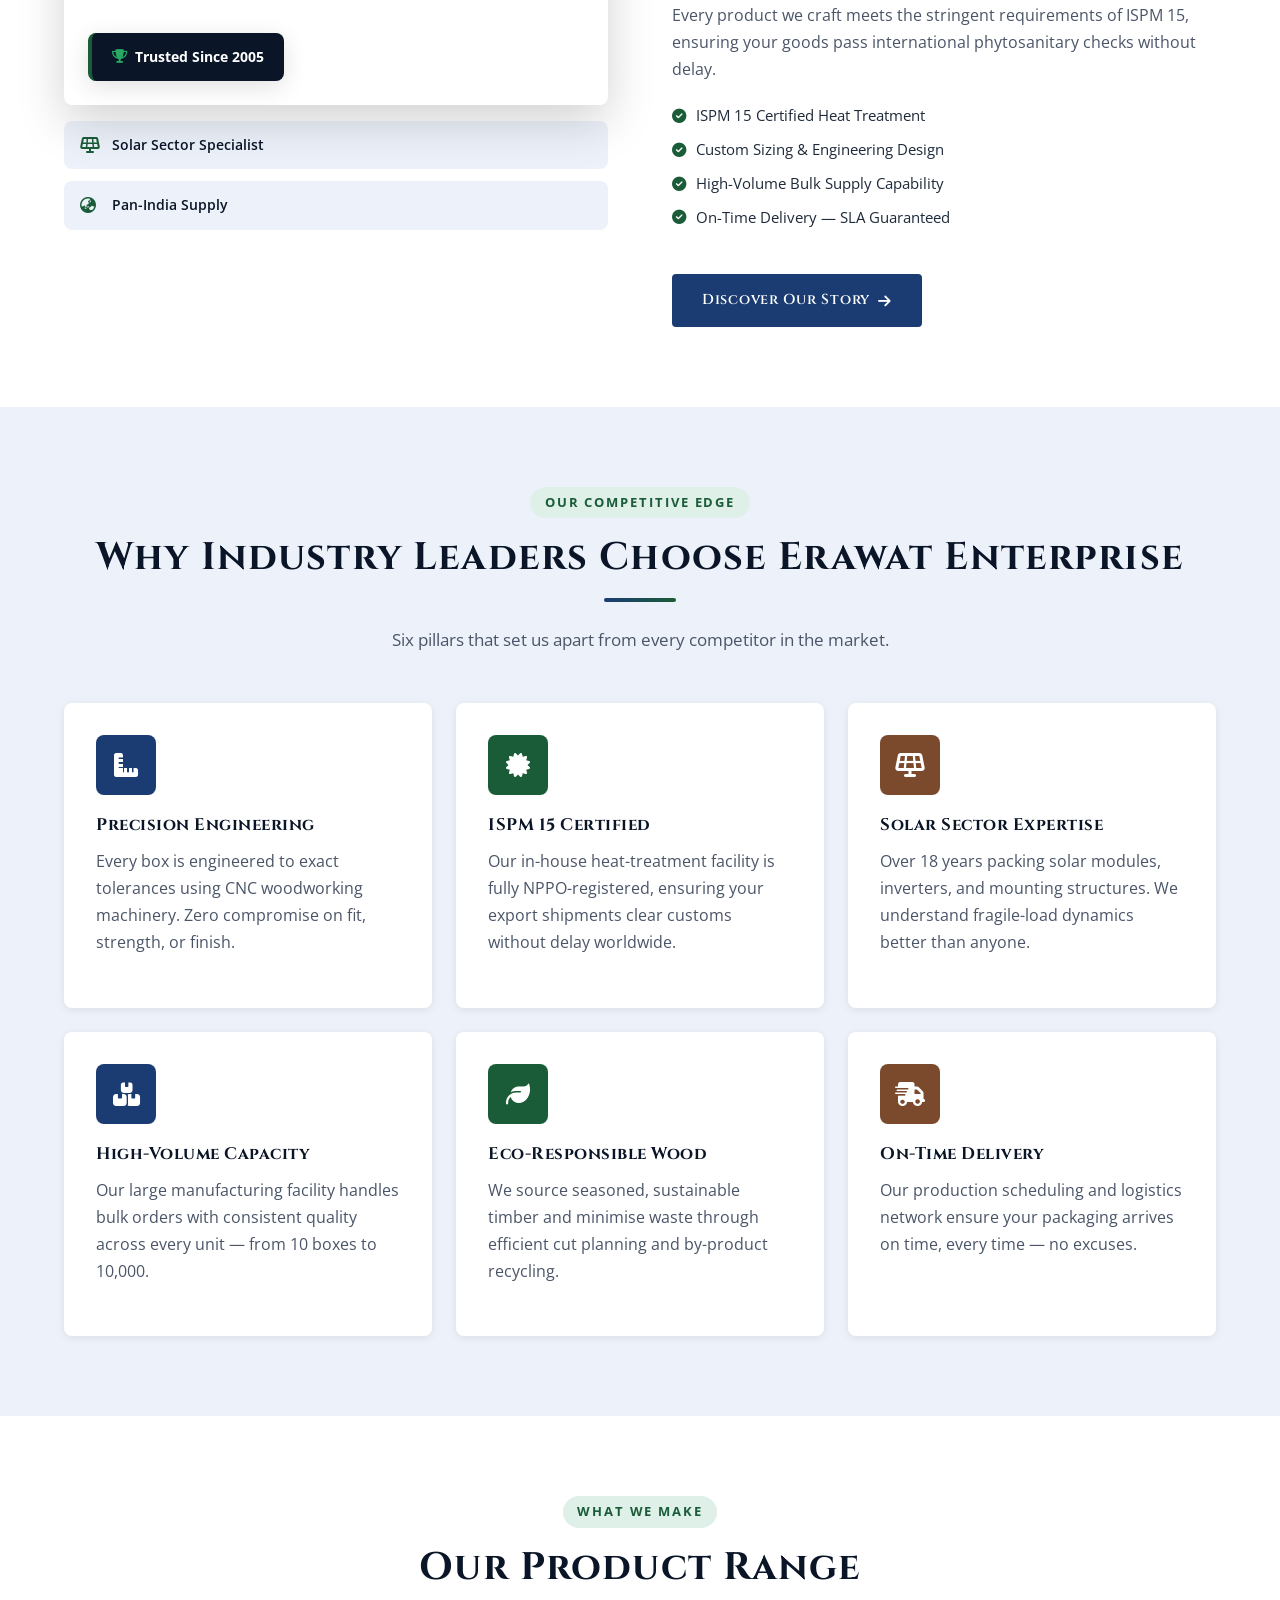
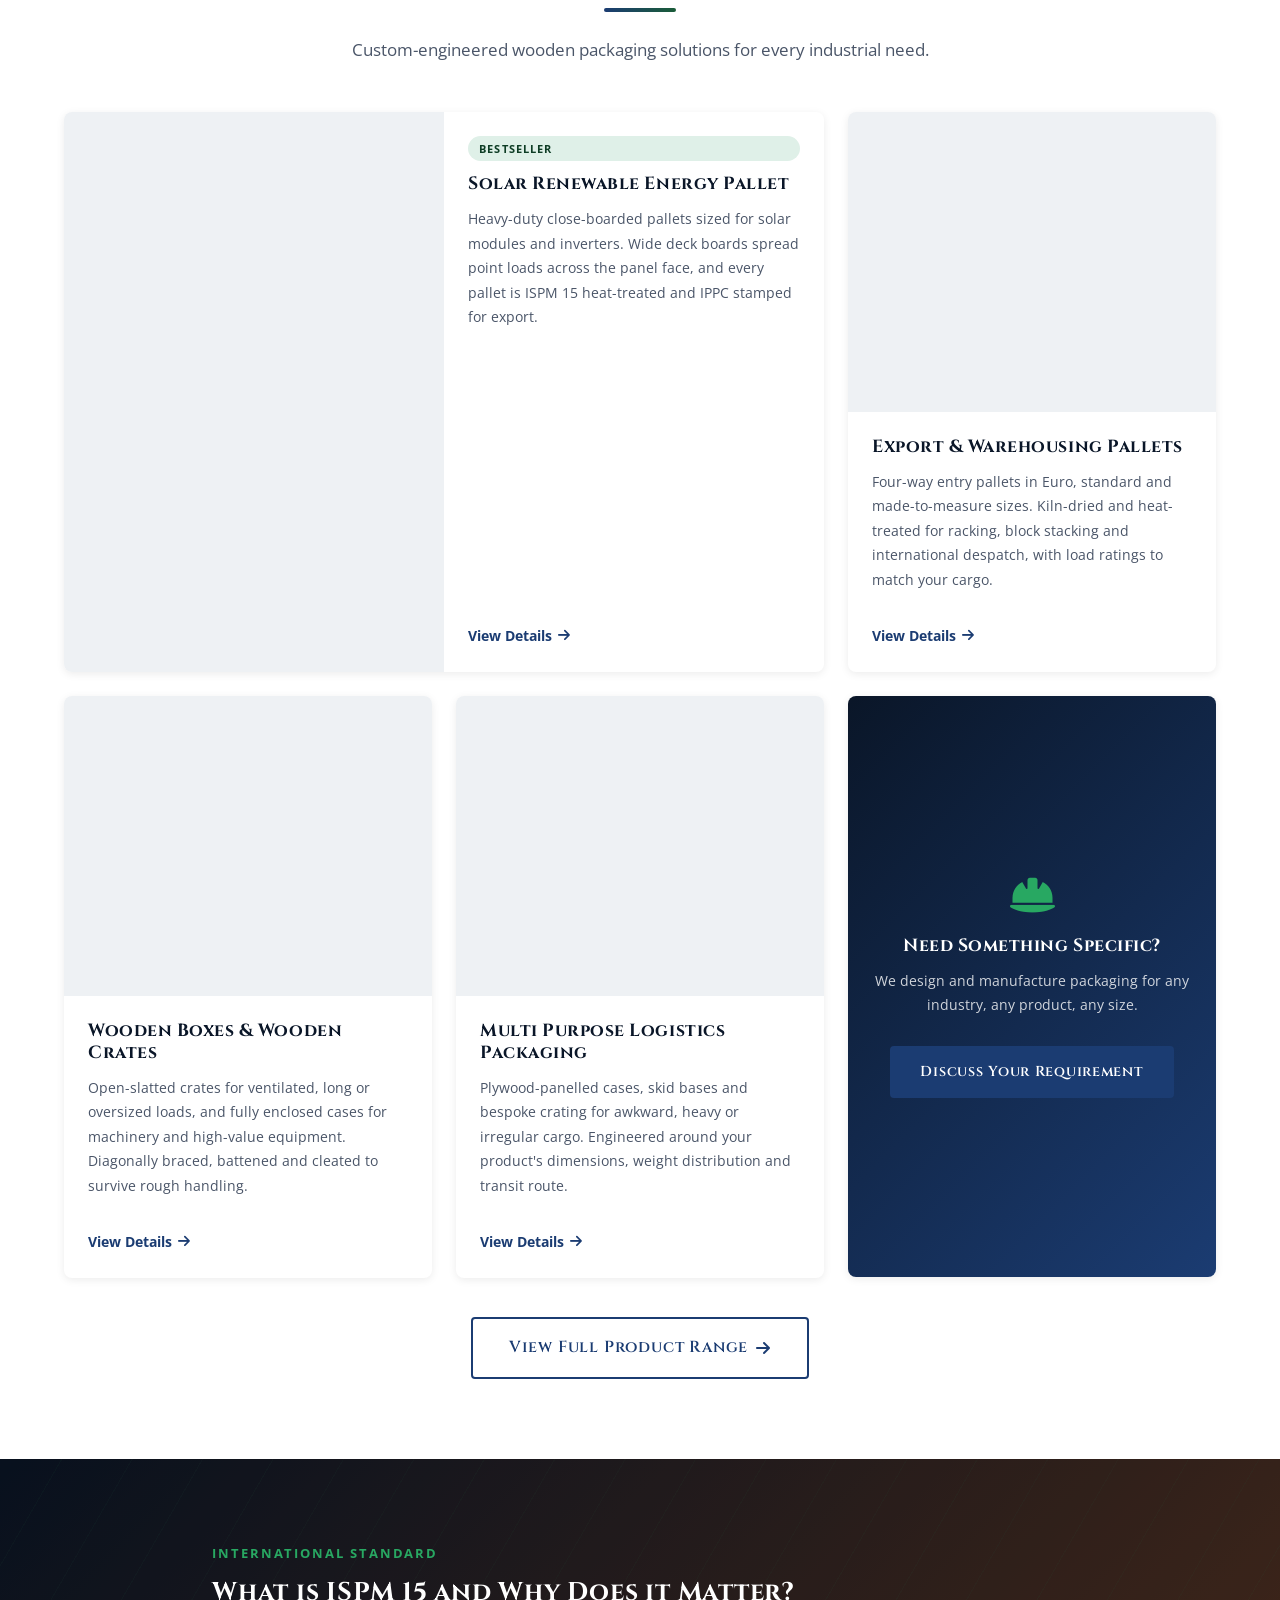
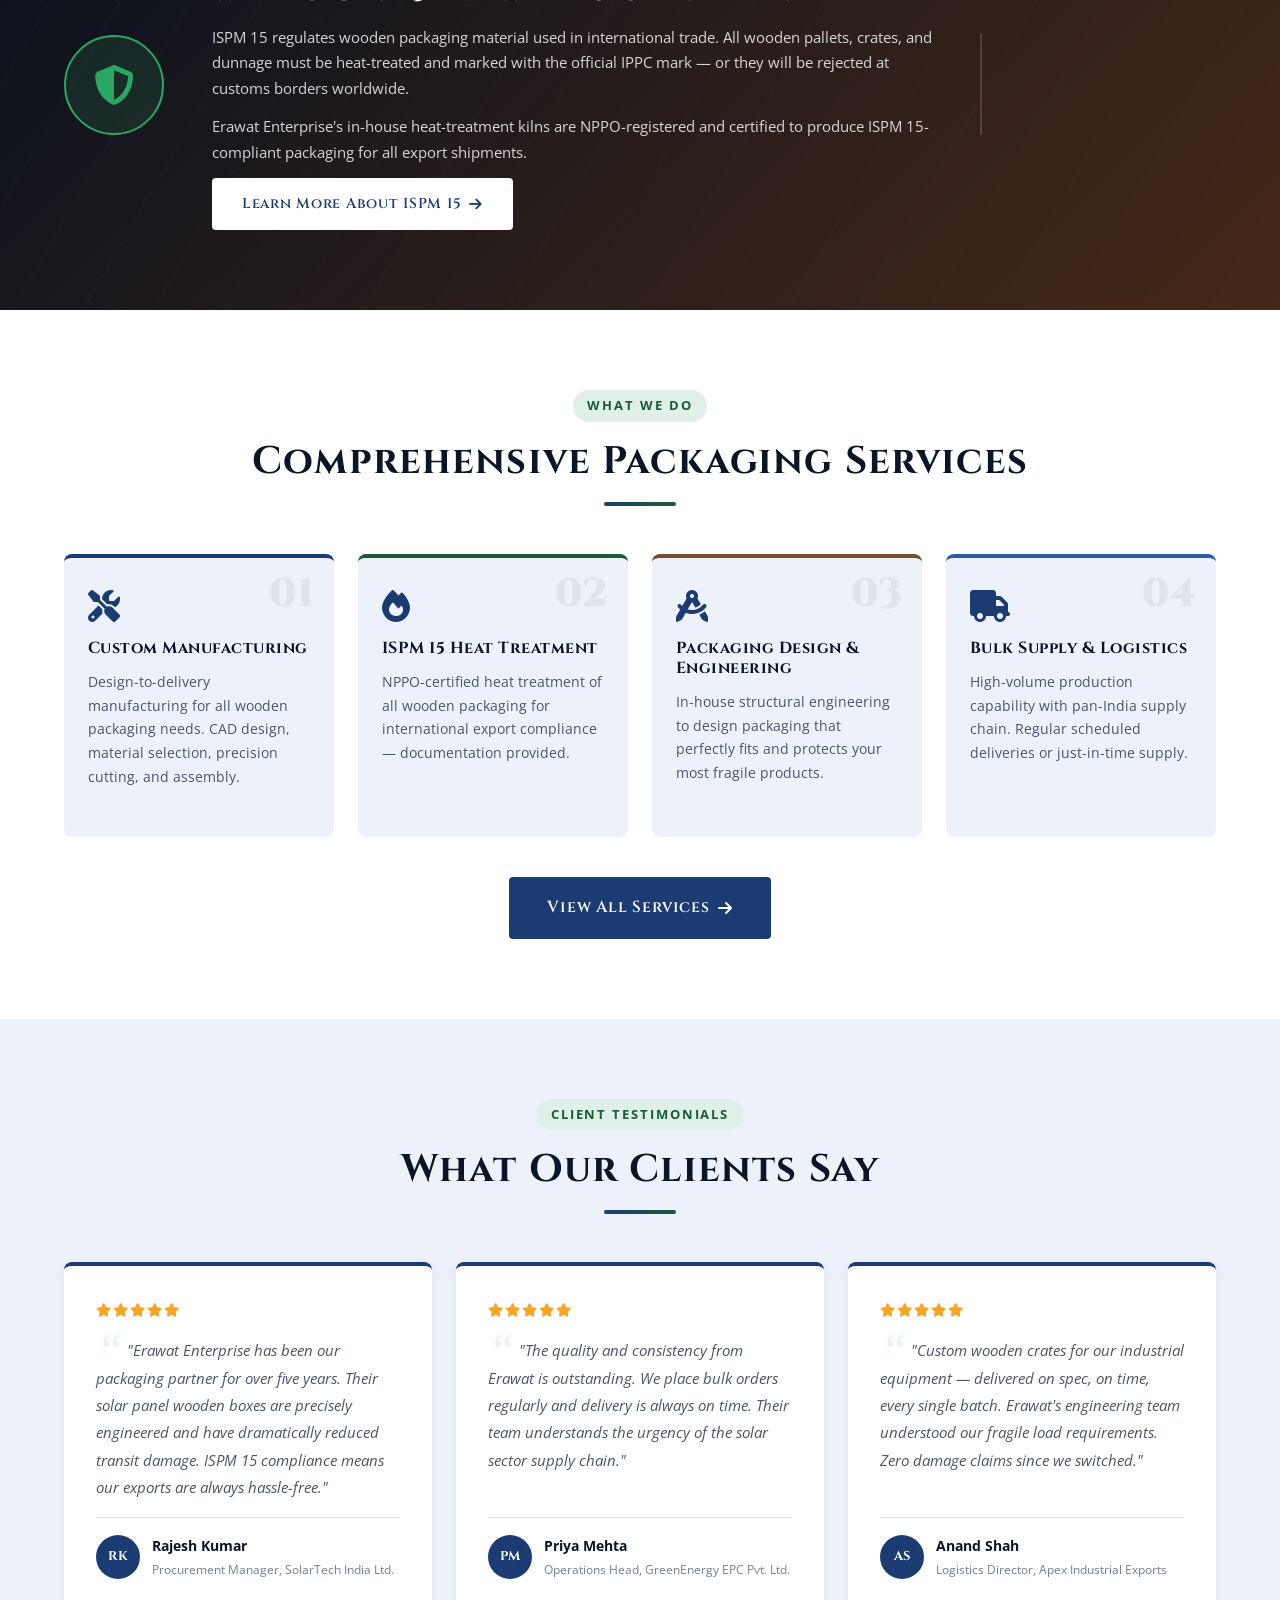
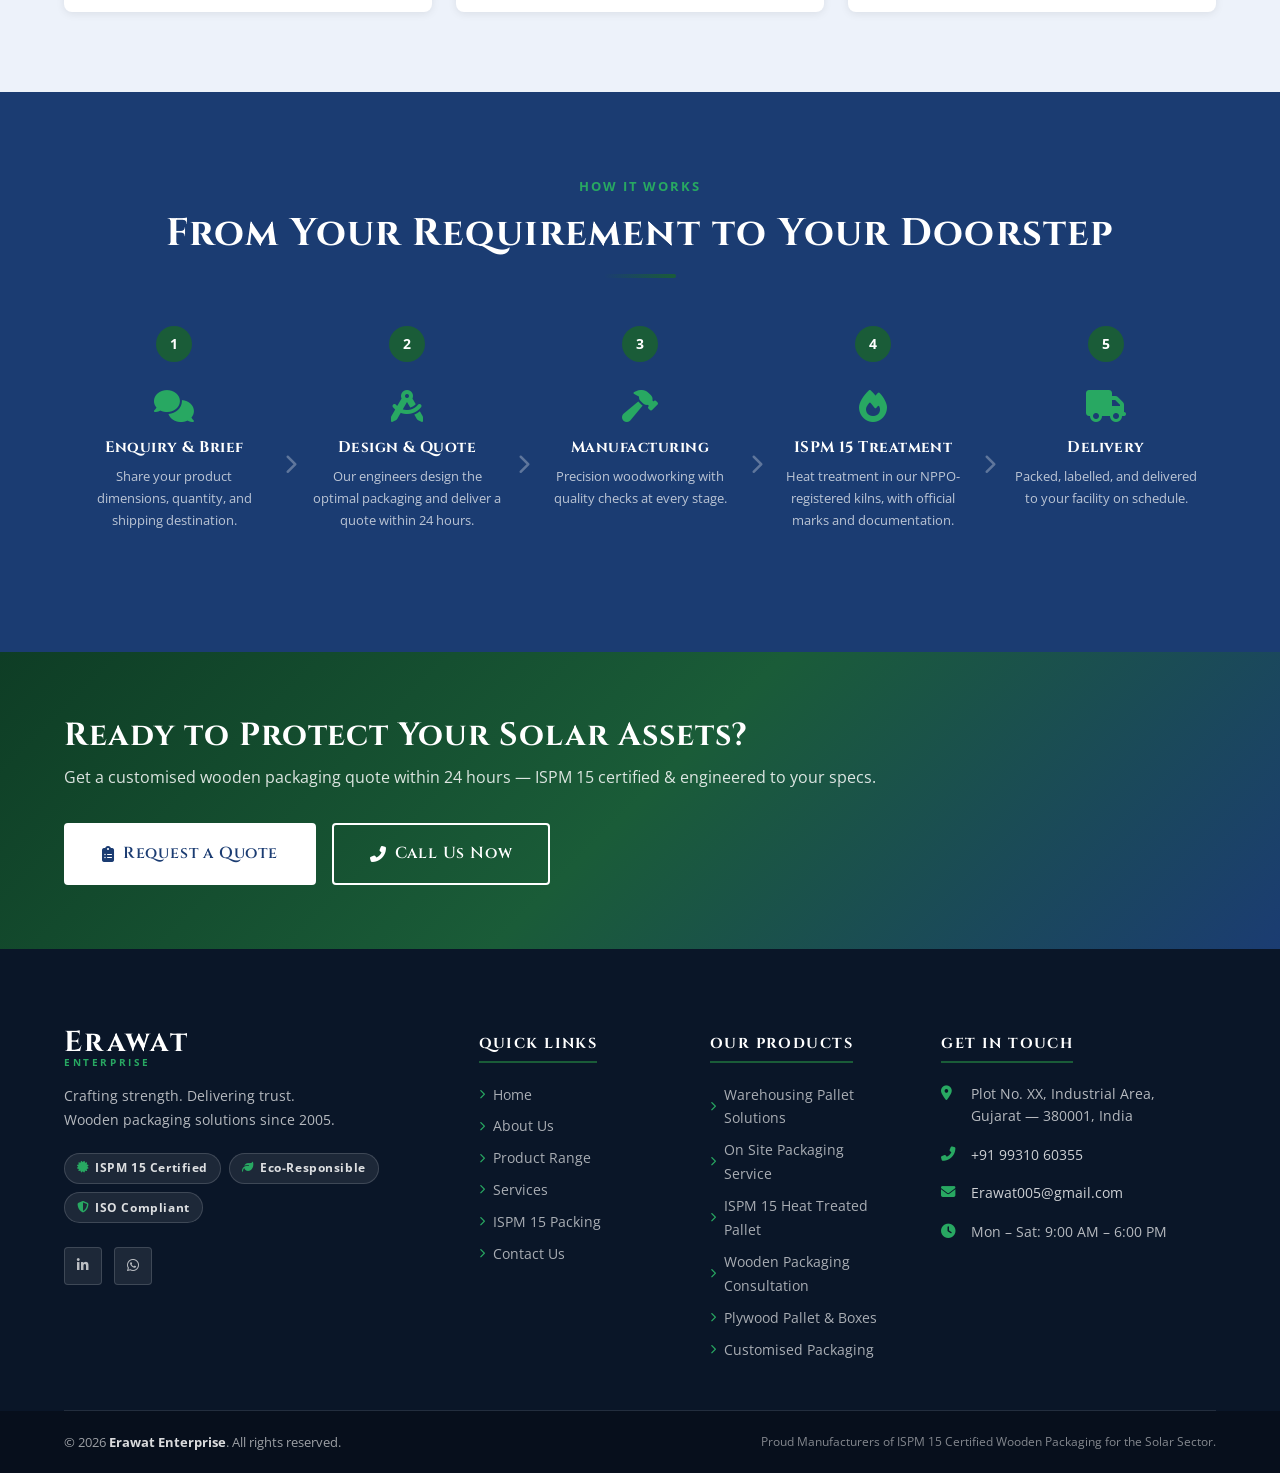
==== commit 4549cf47: "new images" ====
--- a/docs/index.html
+++ b/docs/index.html
@@ -154,40 +154,32 @@
         <div class="product-card__img product-card__img--solar"></div>
         <div class="product-card__body">
           <span class="product-card__tag">Bestseller</span>
-          <h3>Solar Panel Wooden Boxes</h3>
-          <p>Precision-built wooden crates engineered to protect solar modules during transit. Foam-lined interiors, reinforced corners, ISPM 15 certified timber.</p>
+          <h3>Solar Renewable Energy Pallet</h3>
+          <p>Heavy-duty close-boarded pallets sized for solar modules and inverters. Wide deck boards spread point loads across the panel face, and every pallet is ISPM 15 heat-treated and IPPC stamped for export.</p>
           <a href="product-range.html#solar-panel-boxes" class="product-card__link">View Details <i class="fas fa-arrow-right"></i></a>
         </div>
       </div>
       <div class="product-card" data-aos="box-reveal" data-aos-delay="100">
         <div class="product-card__img product-card__img--pallets"></div>
         <div class="product-card__body">
-          <h3>Export Wooden Pallets</h3>
-          <p>Heat-treated pallets compliant with international import standards. Euro, standard, and custom sizes for all load capacities.</p>
+          <h3>Export & Warehousing Pallets</h3>
+          <p>Four-way entry pallets in Euro, standard and made-to-measure sizes. Kiln-dried and heat-treated for racking, block stacking and international despatch, with load ratings to match your cargo.</p>
           <a href="product-range.html#export-pallets" class="product-card__link">View Details <i class="fas fa-arrow-right"></i></a>
         </div>
       </div>
       <div class="product-card" data-aos="box-reveal" data-aos-delay="150">
         <div class="product-card__img product-card__img--crates"></div>
         <div class="product-card__body">
-          <h3>Industrial Wooden Crates</h3>
-          <p>Heavy-duty crates for machinery, industrial equipment, and oversized cargo. Built to withstand rough handling and long-distance shipping.</p>
+          <h3>Wooden Boxes & Wooden Crates</h3>
+          <p>Open-slatted crates for ventilated, long or oversized loads, and fully enclosed cases for machinery and high-value equipment. Diagonally braced, battened and cleated to survive rough handling.</p>
           <a href="product-range.html#industrial-crates" class="product-card__link">View Details <i class="fas fa-arrow-right"></i></a>
-        </div>
-      </div>
-      <div class="product-card" data-aos="box-reveal" data-aos-delay="200">
-        <div class="product-card__img product-card__img--plywood"></div>
-        <div class="product-card__body">
-          <h3>Plywood Packaging Boxes</h3>
-          <p>Lightweight yet strong plywood boxes for electronics, automotive components, and consumer goods.</p>
-          <a href="product-range.html#plywood-boxes" class="product-card__link">View Details <i class="fas fa-arrow-right"></i></a>
         </div>
       </div>
       <div class="product-card" data-aos="box-reveal" data-aos-delay="250">
         <div class="product-card__img product-card__img--custom"></div>
         <div class="product-card__body">
-          <h3>Custom Packaging Solutions</h3>
-          <p>Bespoke wooden packaging designed from scratch to your exact specifications. We engineer around your product.</p>
+          <h3>Multi Purpose Logistics Packaging</h3>
+          <p>Plywood-panelled cases, skid bases and bespoke crating for awkward, heavy or irregular cargo. Engineered around your product's dimensions, weight distribution and transit route.</p>
           <a href="product-range.html#custom-packaging" class="product-card__link">View Details <i class="fas fa-arrow-right"></i></a>
         </div>
       </div>
@@ -348,12 +340,12 @@
       <div class="footer-col">
         <h4 class="footer-col__title">Our Products</h4>
         <ul class="footer-links">
-          <li><a href="product-range.html"><i class="fas fa-chevron-right"></i> Solar Panel Wooden Boxes</a></li>
-          <li><a href="product-range.html"><i class="fas fa-chevron-right"></i> Export Wooden Pallets</a></li>
-          <li><a href="product-range.html"><i class="fas fa-chevron-right"></i> Industrial Wooden Crates</a></li>
-          <li><a href="product-range.html"><i class="fas fa-chevron-right"></i> Plywood Packaging Boxes</a></li>
-          <li><a href="product-range.html"><i class="fas fa-chevron-right"></i> Custom Wooden Packaging</a></li>
-          <li><a href="ispm-15-packing.html"><i class="fas fa-chevron-right"></i> Heat-Treated Export Packing</a></li>
+          <li><a href="product-range.html#warehousing-pallets"><i class="fas fa-chevron-right"></i> Warehousing Pallet Solutions</a></li>
+          <li><a href="product-range.html#on-site-packaging"><i class="fas fa-chevron-right"></i> On Site Packaging Service</a></li>
+          <li><a href="product-range.html#ispm-15-pallets"><i class="fas fa-chevron-right"></i> ISPM 15 Heat Treated Pallet</a></li>
+          <li><a href="product-range.html#packaging-consultation"><i class="fas fa-chevron-right"></i> Wooden Packaging Consultation</a></li>
+          <li><a href="product-range.html#plywood-pallets-boxes"><i class="fas fa-chevron-right"></i> Plywood Pallet &amp; Boxes</a></li>
+          <li><a href="product-range.html#customised-packaging"><i class="fas fa-chevron-right"></i> Customised Packaging</a></li>
         </ul>
       </div>
       <div class="footer-col">
--- a/docs/assets/css/erawat-style.css
+++ b/docs/assets/css/erawat-style.css
@@ -2989,3 +2989,31 @@
   background-repeat: no-repeat;
 }
 .story-img--factory::after { display: none; }
+
+/* ─── Product cards: taller frame, product anchored to the bottom of the source ─── */
+.product-card__img {
+  height: 300px;
+  background-size: cover;
+  background-position: center bottom;
+  background-color: #eef1f4;
+}
+.product-card--featured .product-card__img { height: 100%; min-height: 300px; }
+@media (max-width: 640px) {
+  .product-card__img { height: 260px; }
+}
+
+/* ─── Product Range: six categories ─── */
+.product-detail__img--warehousing  { background-image: url('../images/detail-warehousing.jpg'); }
+.product-detail__img--onsite       { background-image: url('../images/detail-onsite.jpg'); }
+.product-detail__img--ispmpallet   { background-image: url('../images/detail-ispmpallet.jpg'); }
+.product-detail__img--plywood      { background-image: url('../images/detail-plywood.jpg'); }
+.product-detail__img--customised   { background-image: url('../images/detail-customised.jpg'); }
+/* No dedicated consultation image yet — using the design/engineering shot */
+.product-detail__img--consultation { background-image: url('../images/service-design.jpg'); }
+
+/* These product shots sit low in a square frame — show the product, not the empty sky */
+.product-detail__img {
+  background-size: cover;
+  background-position: center bottom;
+  background-color: #eef1f4;
+}
